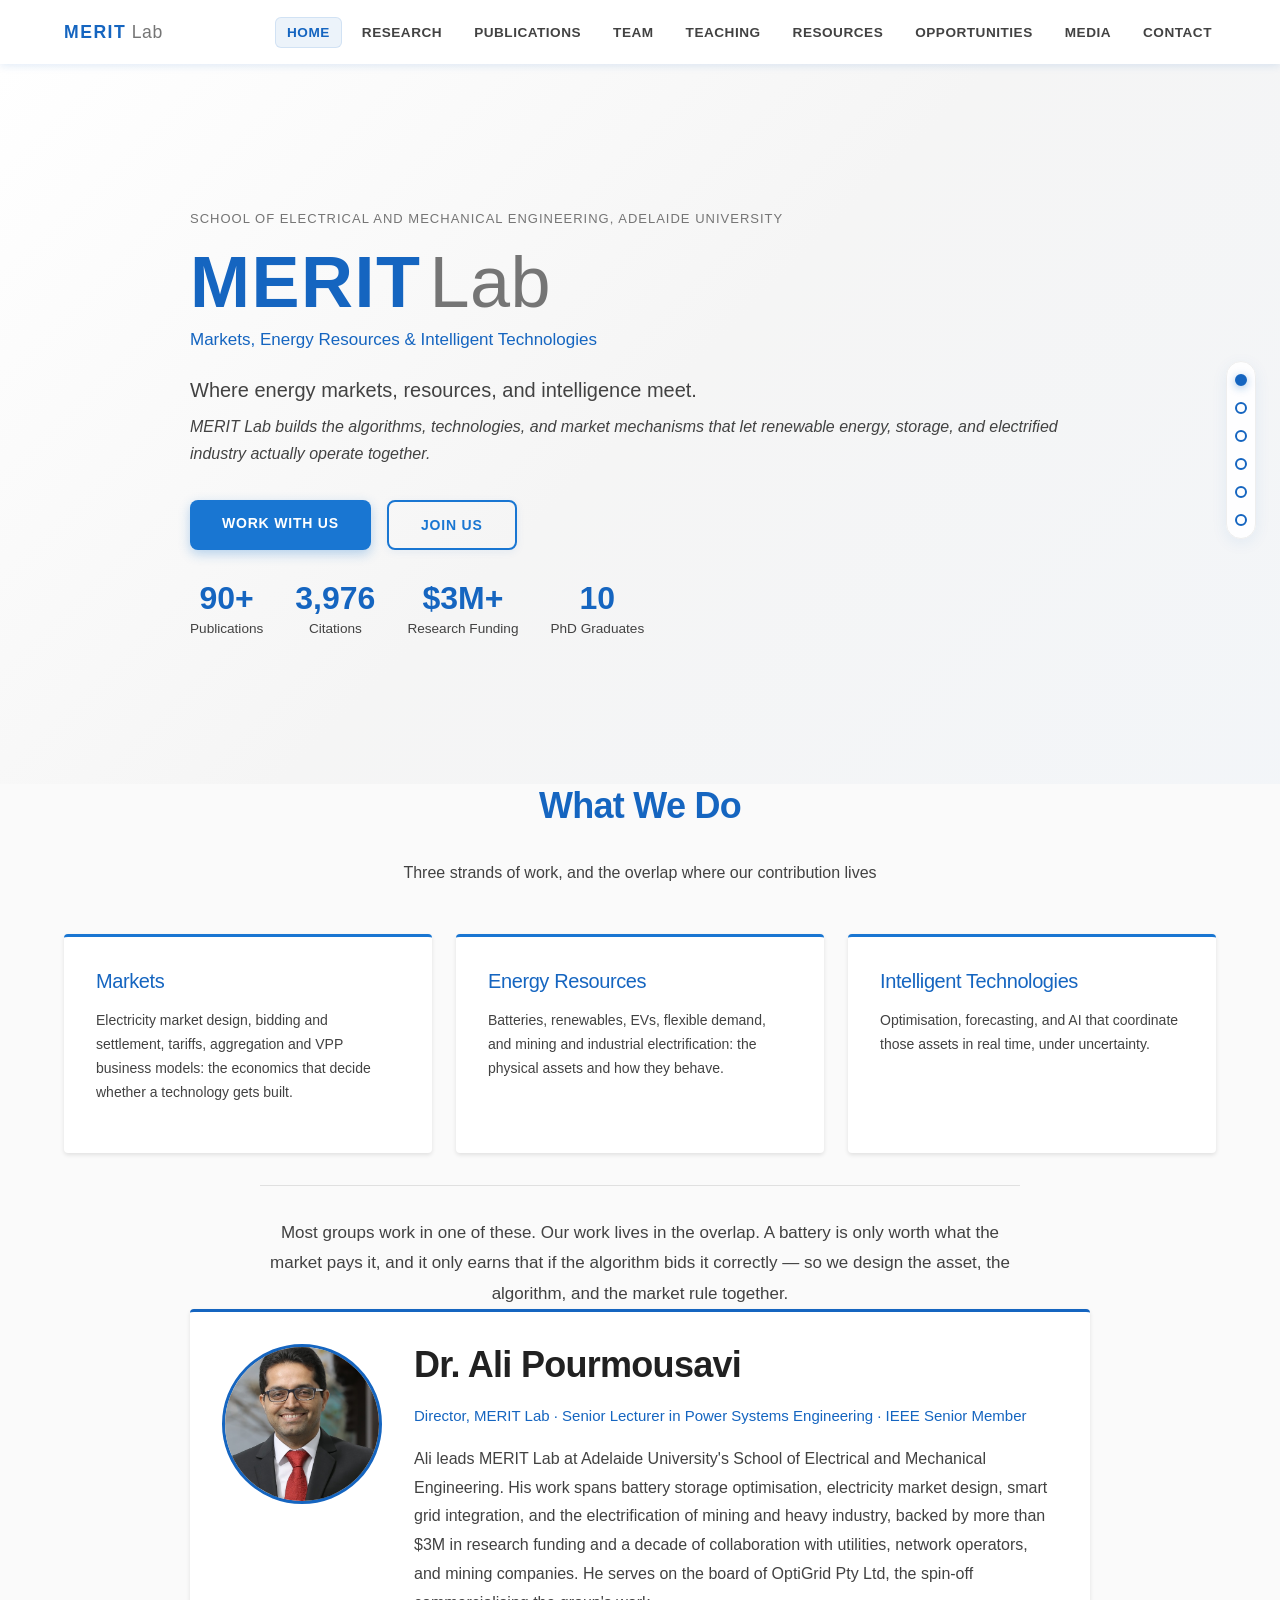
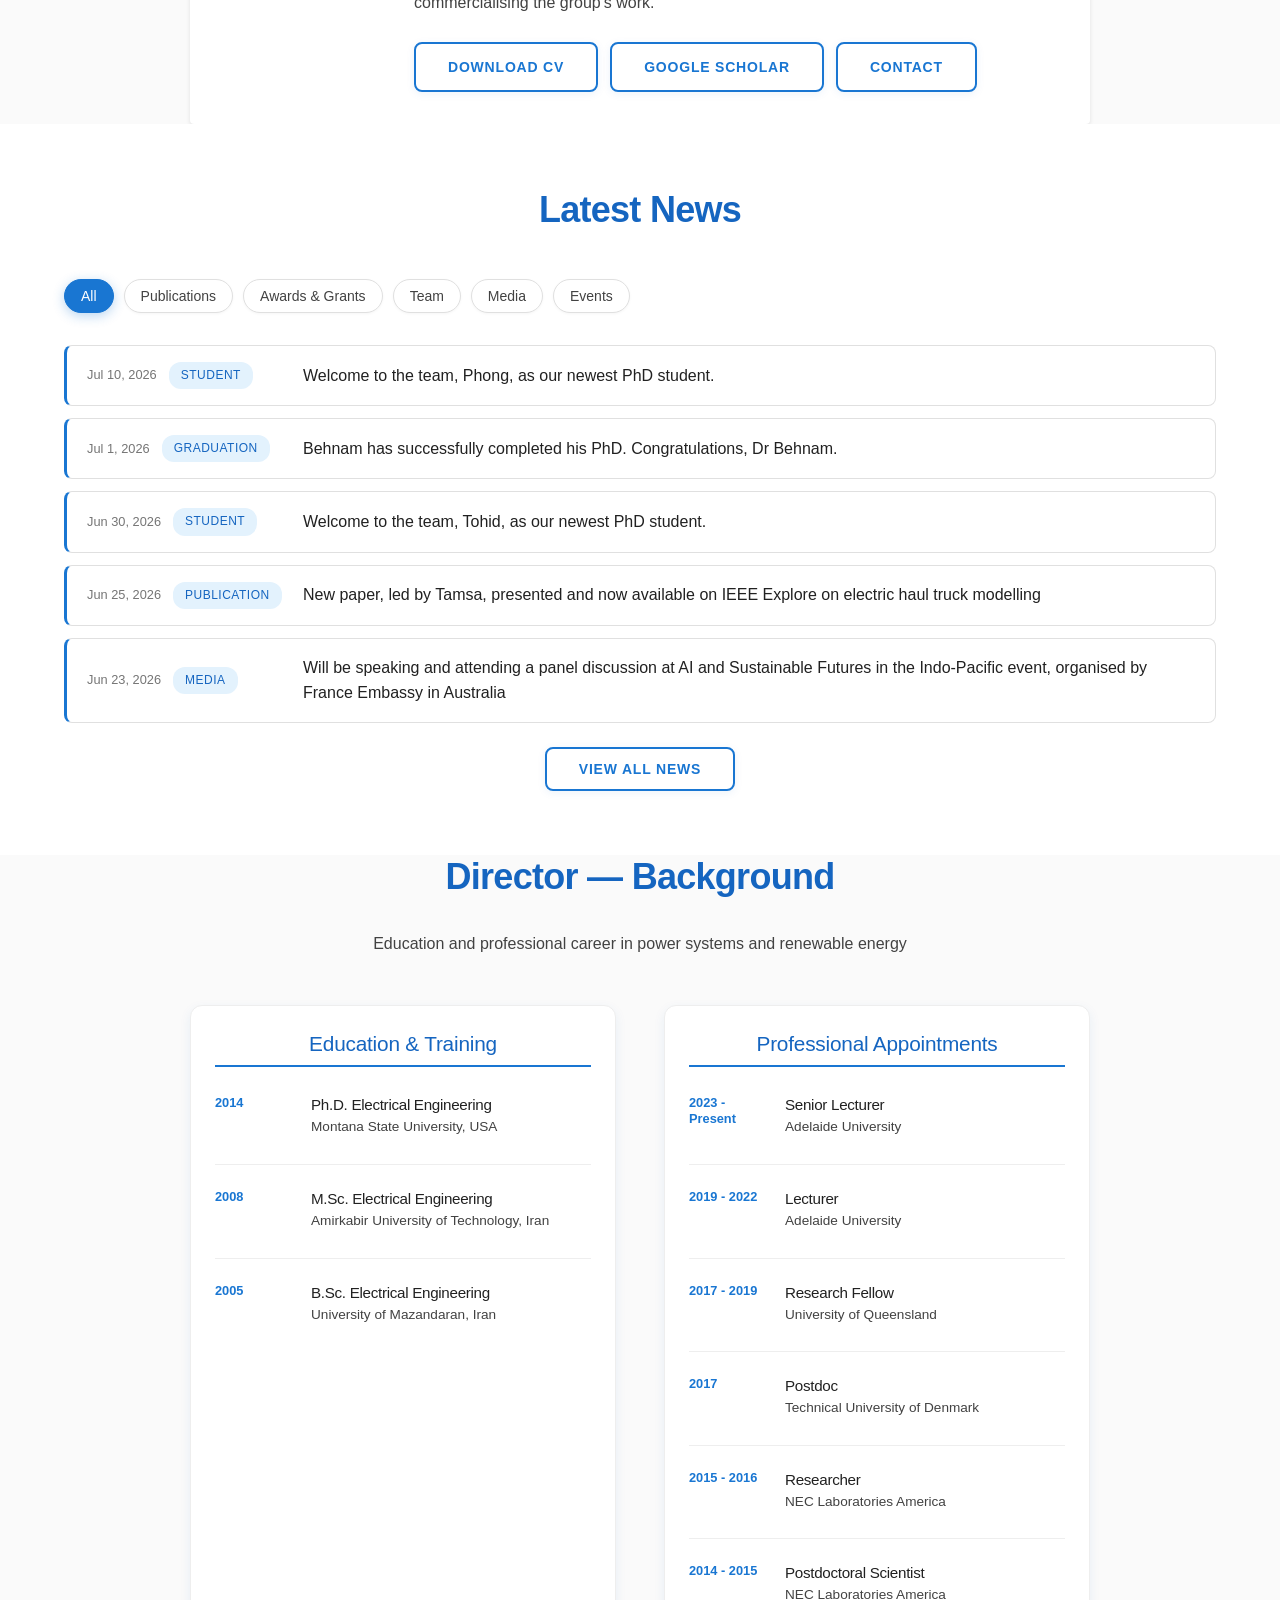
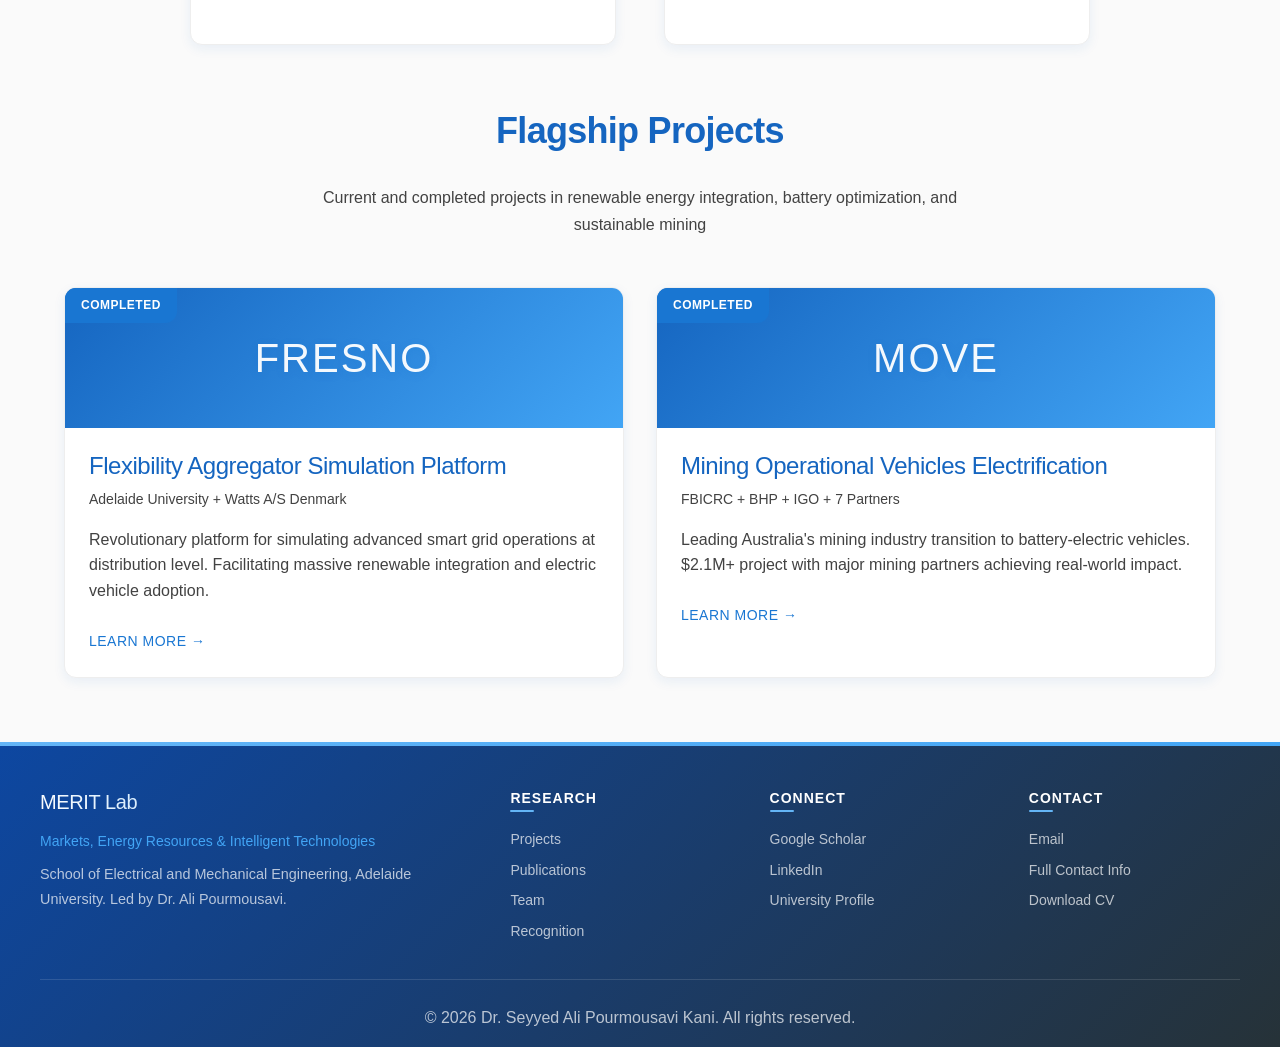
==== index.html @ 894ac157 "Add MERIT Lab organization schema to the home page" ====
<!DOCTYPE html>
<html lang="en">
<head>
    <meta charset="UTF-8">
    <meta name="viewport" content="width=device-width, initial-scale=1.0">
    
    <!-- Primary Meta Tags -->
    <title>MERIT Lab | Dr. Ali Pourmousavi | Adelaide University</title>
    <meta name="title" content="MERIT Lab | Dr. Ali Pourmousavi | Adelaide University">
    <meta name="description" content="MERIT Lab builds the algorithms, technologies, and market mechanisms that let renewable energy, storage, and electrified industry actually operate together. Led by Dr. Ali Pourmousavi at Adelaide University.">
    <meta name="keywords" content="Ali Pourmousavi, power systems, battery storage, smart grid, renewable energy, mining electrification, Adelaide University, PhD supervisor, energy research, electric vehicles, demand response, virtual power plant, OptiGrid">
    <meta name="author" content="Dr. Seyyed Ali Pourmousavi Kani">
    <meta name="robots" content="index, follow">
    <link rel="canonical" href="https://alipourmousavi.com/">
    
    <!-- Open Graph / Facebook -->
    <meta property="og:type" content="website">
    <meta property="og:url" content="https://alipourmousavi.com/">
    <meta property="og:title" content="MERIT Lab | Dr. Ali Pourmousavi | Adelaide University">
    <meta property="og:description" content="MERIT Lab builds the algorithms, technologies, and market mechanisms that let renewable energy, storage, and electrified industry actually operate together.">
    <meta property="og:image" content="https://alipourmousavi.com/images/profile.jpg">
    <meta property="og:site_name" content="MERIT Lab">

    <!-- Twitter -->
    <meta property="twitter:card" content="summary_large_image">
    <meta property="twitter:url" content="https://alipourmousavi.com/">
    <meta property="twitter:title" content="MERIT Lab | Dr. Ali Pourmousavi | Adelaide University">
    <meta property="twitter:description" content="MERIT Lab builds the algorithms, technologies, and market mechanisms that let renewable energy, storage, and electrified industry actually operate together.">
    <meta property="twitter:image" content="https://alipourmousavi.com/images/profile.jpg">
    
    <!-- Academic Meta Tags -->
    <meta name="citation_author" content="Pourmousavi Kani, Seyyed Ali">
    <meta name="citation_author_institution" content="Adelaide University">
    <meta name="dc.title" content="Dr. Ali Pourmousavi - Academic Website">
    <meta name="dc.creator" content="Seyyed Ali Pourmousavi Kani">
    <meta name="geo.region" content="AU-SA">
    <meta name="geo.placename" content="Adelaide, South Australia">
    
    <link rel="stylesheet" href="styles.css">
    <link rel="apple-touch-icon" sizes="180x180" href="apple-touch-icon.png">
    <link rel="icon" type="image/png" sizes="32x32" href="favicon-32x32.png">
    <link rel="icon" type="image/png" sizes="16x16" href="favicon-16x16.png">

    <!-- Google Analytics -->
    <script async src="https://www.googletagmanager.com/gtag/js?id=G-J58ZKCC7G9"></script>
    <script>
      window.dataLayer = window.dataLayer || [];
      function gtag(){dataLayer.push(arguments);}
      gtag('js', new Date());
      gtag('config', 'G-J58ZKCC7G9');
    </script>

    <!-- Structured Data -->
    <script type="application/ld+json">
    {
      "@context": "https://schema.org",
      "@type": "Person",
      "name": "Seyyed Ali Pourmousavi Kani",
      "alternateName": "Ali Pourmousavi",
      "url": "https://alipourmousavi.com",
      "image": "https://alipourmousavi.com/images/profile.jpg",
      "jobTitle": "Senior Lecturer",
      "worksFor": {
        "@type": "EducationalOrganization",
        "name": "Adelaide University",
        "department": "School of Electrical and Mechanical Engineering"
      },
      "affiliation": {
        "@type": "ResearchOrganization",
        "name": "MERIT Lab",
        "url": "https://alipourmousavi.com/"
      },
      "alumniOf": [
        {
          "@type": "EducationalOrganization",
          "name": "Montana State University"
        },
        {
          "@type": "EducationalOrganization",
          "name": "Amirkabir University of Technology"
        }
      ],
      "knowsAbout": [
        "Power Systems",
        "Battery Energy Storage",
        "Smart Grid",
        "Renewable Energy",
        "Mining/Industrial Electrification",
        "Demand Response",
        "Electric Vehicles",
        "Electricity Market",
        "Artificial Intelligence"
      ],
      "sameAs": [
        "https://scholar.google.com/citations?user=XoHCLowAAAAJ",
        "https://www.linkedin.com/in/alipourmousavi/",
        "https://researchers.adelaide.edu.au/profile/a.pourm",
        "https://www.researchgate.net/profile/Seyyed-Ali-Pourmousavi-Kani"
      ],
      
      "telephone": "+61-8-8313-8311",
      "address": {
        "@type": "PostalAddress",
        "streetAddress": "School of Electrical and Mechanical Engineering",
        "addressLocality": "Adelaide",
        "addressRegion": "SA",
        "postalCode": "5005",
        "addressCountry": "AU"
      }
    }
    </script>
        <script type="application/ld+json">
        {
            "@context": "https://schema.org",
            "@type": "WebSite",
            "name": "MERIT Lab",
            "url": "https://alipourmousavi.com/"
        }
        </script>
        <script type="application/ld+json">
        {
            "@context": "https://schema.org",
            "@type": "ResearchOrganization",
            "name": "MERIT Lab",
            "alternateName": "Markets, Energy Resources & Intelligent Technologies",
            "description": "MERIT Lab builds the algorithms, technologies, and market mechanisms that let renewable energy, storage, and electrified industry actually operate together.",
            "url": "https://alipourmousavi.com/",
            "founder": {
                "@type": "Person",
                "name": "Seyyed Ali Pourmousavi Kani"
            },
            "parentOrganization": {
                "@type": "EducationalOrganization",
                "name": "Adelaide University",
                "department": "School of Electrical and Mechanical Engineering"
            },
            "address": {
                "@type": "PostalAddress",
                "addressLocality": "Adelaide",
                "addressRegion": "SA",
                "postalCode": "5005",
                "addressCountry": "AU"
            },
            "knowsAbout": [
                "Electricity Markets",
                "Energy Resources",
                "Intelligent Technologies",
                "Battery Energy Storage",
                "Smart Grid",
                "Renewable Energy",
                "Mining and Industrial Electrification",
                "Optimisation and Forecasting"
            ]
        }
        </script>
</head>
<body>
    <nav>
        <div class="nav-container">
            <div class="logo brand-lockup">
                <span class="brand-mark">MERIT</span>
                <span class="brand-type">Lab</span>
            </div>
            <button class="nav-toggle" aria-expanded="false" aria-controls="primary-navigation" aria-label="Toggle navigation">
                <span class="bar"></span>
                <span class="bar"></span>
                <span class="bar"></span>
                <span class="sr-only">Menu</span>
            </button>
            <ul class="nav-links" id="primary-navigation">
                <li><a href="index.html" class="active">Home</a></li>
                <li><a href="research.html">Research</a></li>
                <li><a href="publications.html">Publications</a></li>
                <li><a href="team.html">Team</a></li>
                <li><a href="teaching.html">Teaching</a></li>
                <li><a href="resources.html">Resources</a></li>
                <li><a href="opportunities.html">Opportunities</a></li>
                <li><a href="media.html">Media</a></li>
                <li><a href="contact.html">Contact</a></li>
            </ul>
        </div>
    </nav>

    <section class="hero" id="overview" data-section-label="Overview">
        <div class="hero-content hero-lab">
            <div class="hero-text">
                <p class="hero-eyebrow">School of Electrical and Mechanical Engineering, Adelaide University</p>
                <h1 class="brand-lockup brand-lockup-hero">
                    <span class="brand-mark">MERIT</span>
                    <span class="brand-type">Lab</span>
                </h1>
                <p class="brand-expansion">Markets, Energy Resources &amp; Intelligent Technologies</p>
                <p class="subtitle">Where energy markets, resources, and intelligence meet.</p>
                <p class="subtitle-detail">MERIT Lab builds the algorithms, technologies, and market mechanisms that let renewable energy, storage, and electrified industry actually operate together.</p>
                <div class="hero-cta">
                    <a href="research.html#consultancy-services" class="btn btn-primary">Work with us</a>
                    <a href="opportunities.html" class="btn btn-secondary">Join us</a>
                </div>

                <div class="hero-metrics">
                    <div class="hero-metric">
                        <div class="hero-metric-value" id="hero-pubs">90+</div>
                        <div class="hero-metric-label">Publications</div>
                    </div>
                    <div class="hero-metric">
                        <div class="hero-metric-value" id="hero-citations">3,700+</div>
                        <div class="hero-metric-label">Citations</div>
                    </div>
                    <div class="hero-metric">
                        <div class="hero-metric-value">$3M+</div>
                        <div class="hero-metric-label">Research Funding</div>
                    </div>
                    <div class="hero-metric">
                        <div class="hero-metric-value">10</div>
                        <div class="hero-metric-label">PhD Graduates</div>
                    </div>
                </div>
            </div>
        </div>
    </section>

    <section id="pillars" data-section-label="What We Do">
        <div class="container">
            <div class="section-header">
                <h2 class="section-title">What We Do</h2>
                <p class="section-subtitle">Three strands of work, and the overlap where our contribution lives</p>
            </div>

            <div class="consultancy-grid">
                <div class="consultancy-card">
                    <h3>Markets</h3>
                    <p>Electricity market design, bidding and settlement, tariffs, aggregation and VPP business models: the economics that decide whether a technology gets built.</p>
                </div>
                <div class="consultancy-card">
                    <h3>Energy Resources</h3>
                    <p>Batteries, renewables, EVs, flexible demand, and mining and industrial electrification: the physical assets and how they behave.</p>
                </div>
                <div class="consultancy-card">
                    <h3>Intelligent Technologies</h3>
                    <p>Optimisation, forecasting, and AI that coordinate those assets in real time, under uncertainty.</p>
                </div>
            </div>

            <p class="pillar-integration">Most groups work in one of these. Our work lives in the overlap. A battery is only worth what the market pays it, and it only earns that if the algorithm bids it correctly &mdash; so we design the asset, the algorithm, and the market rule together.</p>
        </div>
    </section>

    <section id="director" data-section-label="Director">
        <div class="container">
            <div class="director-card">
                <img src="images/profile.jpg" alt="Dr. Ali Pourmousavi" class="director-photo">
                <div class="director-body">
                    <h2>Dr. Ali Pourmousavi</h2>
                    <p class="director-role">Director, MERIT Lab &middot; Senior Lecturer in Power Systems Engineering &middot; IEEE Senior Member</p>
                    <p>Ali leads MERIT Lab at Adelaide University's School of Electrical and Mechanical Engineering. His work spans battery storage optimisation, electricity market design, smart grid integration, and the electrification of mining and heavy industry, backed by more than $3M in research funding and a decade of collaboration with utilities, network operators, and mining companies. He serves on the board of OptiGrid Pty Ltd, the spin-off commercialising the group's work.</p>
                    <div class="director-links">
                        <a href="docs/CV_SeyyedAliPourmousavi.pdf" target="_blank" class="btn btn-secondary">Download CV</a>
                        <a href="https://scholar.google.com/citations?user=XoHCLowAAAAJ" target="_blank" class="btn btn-secondary">Google Scholar</a>
                        <a href="contact.html" class="btn btn-secondary">Contact</a>
                    </div>
                </div>
            </div>
        </div>
    </section>

    <section class="news-feed" id="news" data-section-label="News">
        <div class="container">
            <div class="section-header">
                <h2 class="section-title">Latest News</h2>
            </div>

            <!-- Consolidated Filter Tabs -->
            <div class="news-filter-tabs">
                <button class="news-filter-tab active" data-filter="all">All</button>
                <button class="news-filter-tab" data-filter="publications">Publications</button>
                <button class="news-filter-tab" data-filter="awards-grants">Awards & Grants</button>
                <button class="news-filter-tab" data-filter="team">Team</button>
                <button class="news-filter-tab" data-filter="media">Media</button>
                <button class="news-filter-tab" data-filter="events">Events</button>
            </div>

            <!-- News Items Container -->
            <div class="news-items" id="news-container"></div>

            <!-- View All Button -->
            <div class="news-actions">
                <button id="view-all-news" class="btn btn-secondary" style="display: none;">
                    View All News
                </button>
            </div>
        </div>
    </section>

    <!-- News Modal -->
    <div class="news-modal" id="news-modal">
        <div class="news-modal-overlay"></div>
        <div class="news-modal-content">
            <div class="news-modal-header">
                <h2>All News</h2>
                <button class="news-modal-close" aria-label="Close">&times;</button>
            </div>
            <div class="news-modal-tabs">
                <button class="news-modal-tab active" data-filter="all">All</button>
                <button class="news-modal-tab" data-filter="publications">Publications</button>
                <button class="news-modal-tab" data-filter="awards-grants">Awards & Grants</button>
                <button class="news-modal-tab" data-filter="team">Team</button>
                <button class="news-modal-tab" data-filter="media">Media</button>
                <button class="news-modal-tab" data-filter="events">Events</button>
            </div>
            <div class="news-modal-body" id="news-modal-container"></div>
        </div>
    </div>

    <section id="background" data-section-label="Background">
        <div class="container">
            <div class="section-header">
                <h2 class="section-title">Director &mdash; Background</h2>
                <p class="section-subtitle">Education and professional career in power systems and renewable energy</p>
            </div>

            <div class="background-grid">
                <div class="background-section">
                    <h3 class="subsection-title">Education & Training</h3>
                    <div class="education-timeline">
                        <div class="education-item">
                            <div class="year">2014</div>
                            <div class="degree">
                                <h4>Ph.D. Electrical Engineering</h4>
                                <p>Montana State University, USA</p>
                            </div>
                        </div>
                        <div class="education-item">
                            <div class="year">2008</div>
                            <div class="degree">
                                <h4>M.Sc. Electrical Engineering</h4>
                                <p>Amirkabir University of Technology, Iran</p>
                            </div>
                        </div>
                        <div class="education-item">
                            <div class="year">2005</div>
                            <div class="degree">
                                <h4>B.Sc. Electrical Engineering</h4>
                                <p>University of Mazandaran, Iran</p>
                            </div>
                        </div>
                    </div>
                </div>

                <div class="background-section">
                    <h3 class="subsection-title">Professional Appointments</h3>
                    <div class="appointments-timeline">
                        <div class="appointment-item">
                            <div class="period">2023 - Present</div>
                            <div class="position">
                                <h4>Senior Lecturer</h4>
                                <p>Adelaide University</p>
                            </div>
                        </div>
                        <div class="appointment-item">
                            <div class="period">2019 - 2022</div>
                            <div class="position">
                                <h4>Lecturer</h4>
                                <p>Adelaide University</p>
                            </div>
                        </div>
                        <div class="appointment-item">
                            <div class="period">2017 - 2019</div>
                            <div class="position">
                                <h4>Research Fellow</h4>
                                <p>University of Queensland</p>
                            </div>
                        </div>
                        <div class="appointment-item">
                            <div class="period">2017</div>
                            <div class="position">
                                <h4>Postdoc</h4>
                                <p>Technical University of Denmark</p>
                            </div>
                        </div>
                        <div class="appointment-item">
                            <div class="period">2015 - 2016</div>
                            <div class="position">
                                <h4>Researcher</h4>
                                <p>NEC Laboratories America</p>
                            </div>
                        </div>
                        <div class="appointment-item">
                            <div class="period">2014 - 2015</div>
                            <div class="position">
                                <h4>Postdoctoral Scientist</h4>
                                <p>NEC Laboratories America</p>
                            </div>
                        </div>
                    </div>
                </div>
            </div>
        </div>
    </section>

    <section id="projects" data-section-label="Projects" style="margin-top: 4rem;">
        <div class="container">
            <div class="section-header">
                <h2 class="section-title">Flagship Projects</h2>
                <p class="section-subtitle">Current and completed projects in renewable energy integration, battery optimization, and sustainable mining</p>
            </div>

            <div class="research-grid">
                <div class="research-card">
                    <div class="research-header">
                        <span class="research-label">Completed</span>
                        <div class="project-acronym">FRESNO</div>
                    </div>
                    <div class="research-content">
                        <h3>Flexibility Aggregator Simulation Platform</h3>
                        <p class="project-name">Adelaide University + Watts A/S Denmark</p>
                        <p>Revolutionary platform for simulating advanced smart grid operations at distribution level. Facilitating massive renewable integration and electric vehicle adoption.</p>
                        <a href="research.html#fresno" class="research-link">Learn More →</a>
                    </div>
                </div>

                <div class="research-card">
                    <div class="research-header">
                        <span class="research-label">Completed</span>
                        <div class="project-acronym">MOVE</div>
                    </div>
                    <div class="research-content">
                        <h3>Mining Operational Vehicles Electrification</h3>
                        <p class="project-name">FBICRC + BHP + IGO + 7 Partners</p>
                        <p>Leading Australia's mining industry transition to battery-electric vehicles. $2.1M+ project with major mining partners achieving real-world impact.</p>
                        <a href="research.html#move" class="research-link">Learn More →</a>
                    </div>
                </div>
            </div>
        </div>
    </section>

    <footer>
        <div class="footer-content">
            <div class="footer-about">
                <h3>MERIT Lab</h3>
                <p class="footer-expansion">Markets, Energy Resources &amp; Intelligent Technologies</p>
                <p>School of Electrical and Mechanical Engineering, Adelaide University. Led by Dr. Ali Pourmousavi.</p>
            </div>

            <div class="footer-links">
                <h4>Research</h4>
                <ul>
                    <li><a href="research.html">Projects</a></li>
                    <li><a href="publications.html">Publications</a></li>
                    <li><a href="team.html">Team</a></li>
                    <li><a href="research.html#recognition">Recognition</a></li>
                </ul>
            </div>

            <div class="footer-links">
                <h4>Connect</h4>
                <ul>
                    <li><a href="https://scholar.google.com/citations?user=XoHCLowAAAAJ" target="_blank">Google Scholar</a></li>
                    <li><a href="https://www.linkedin.com/in/alipourmousavi/" target="_blank">LinkedIn</a></li>
                    <li><a href="https://researchers.adelaide.edu.au/profile/a.pourm" target="_blank">University Profile</a></li>
                </ul>
            </div>

            <div class="footer-links">
                <h4>Contact</h4>
                <ul>
                    <li><a class="ob-email" data-email-user="a.pourm" data-email-d1="adelaide" data-email-d2="edu" data-email-d3="au" data-email-text="Email"></a></li>
                    <li><a href="contact.html">Full Contact Info</a></li>
                    <li><a href="docs/CV_SeyyedAliPourmousavi.pdf" target="_blank">Download CV</a></li>
                </ul>
            </div>
        </div>

        <div class="footer-bottom">
            <p>&copy; 2026 Dr. Seyyed Ali Pourmousavi Kani. All rights reserved.</p>
        </div>
    </footer>

    <script src="js/common.js"></script>
    <script src="js/news.js"></script>
    <script src="js/scholar.js"></script>
    <script src="js/section-nav.js"></script>
</body>
</html>
---- styles.css ----
/* Publications Filter Chips Styling */

.filter-controls {
    display: flex;
    flex-direction: row;
    align-items: center;
    flex-wrap: wrap;
    gap: 0.75rem 1rem;
    margin-bottom: 2rem;
}

.filter-label {
    font-size: 1rem;
    font-weight: 500;
    color: var(--text-primary, #212121);
    white-space: nowrap;
}

.filter-chips {
    display: flex;
    flex-wrap: wrap;
    gap: 0.5rem;
    align-items: center;
}

.filter-chip {
    display: inline-flex;
    align-items: center;
    padding: 0.5rem 1rem;
    font-size: 0.875rem;
    font-weight: 500;
    border: 1.5px solid var(--divider, #E0E0E0);
    border-radius: 999px;
    background: var(--surface, #fff);
    color: var(--text-secondary, #757575);
    cursor: pointer;
    transition: all 0.2s ease;
    white-space: nowrap;
}

.filter-chip:hover {
    border-color: var(--primary, #1565C0);
    color: var(--primary, #1565C0);
}

.filter-chip.active {
    background: var(--primary, #1565C0);
    border-color: var(--primary, #1565C0);
    color: #fff;
    box-shadow: 0 2px 8px rgba(21, 101, 192, 0.25);
}

.filter-chip.active:hover {
    background: var(--primary-dark, #0D47A1);
    border-color: var(--primary-dark, #0D47A1);
    color: #fff;
}

@media (max-width: 768px) {
    .filter-controls {
        flex-direction: column;
        align-items: flex-start;
    }

    .filter-chips {
        justify-content: flex-start;
    }
}

/* Team Member Photo Styling */
.member-photo {
    width: 96px;
    height: 96px;
    object-fit: cover;
    border-radius: 50%;
    display: block;
    margin: 0 auto 1rem auto;
    box-shadow: 0 2px 8px rgba(21,101,192,0.10);
    background: #f5f5f5;
}
/* ========================================
   Typography & Font Imports
   ======================================== */

@import url('https://fonts.googleapis.com/css2?family=Lato:ital,wght@0,300;0,400;0,700;0,900;1,400;1,700&display=swap');

/* ========================================
   Global Styles
   ======================================== */

* {
    margin: 0;
    padding: 0;
    box-sizing: border-box;
}

:root {
    /* Modern Academic Color Palette - Cohesive Blues & Neutrals */
    
    /* Primary Colors - Professional Blue Scale */
    --primary: #1565C0;           /* Material Blue 700 - Main brand */
    --primary-dark: #0D47A1;      /* Material Blue 900 - Darker variant */
    --primary-light: #42A5F5;     /* Material Blue 400 - Lighter variant */
    --primary-rgb: 21, 101, 192;
    
    /* Secondary Colors - Elegant Blue-Grays */
    --secondary: #37474F;         /* Material Blue Grey 700 */
    --secondary-light: #546E7A;   /* Material Blue Grey 600 */
    --secondary-dark: #263238;    /* Material Blue Grey 800 */
    
    /* Accent Colors - Harmonious Blue Accent */
    --accent: #1976D2;            /* Material Blue 600 */
    --accent-light: #64B5F6;      /* Material Blue 300 */
    --accent-rgb: 25, 118, 210;
    --accent-hover: #1565C0;      /* Material Blue 700 */
    
    /* Success/Research Color - Sophisticated Blue-Green */
    --success: #0277BD;           /* Material Light Blue 800 */
    --success-light: #03A9F4;     /* Material Light Blue 500 */
    
    /* Warning/Highlight Color - Elegant Amber */
    --warning: #FF8F00;           /* Material Amber 700 */
    --warning-light: #FFC107;     /* Material Amber 500 */
    
    /* Text Colors - Enhanced Contrast */
    --text-primary: #212121;      /* Material Grey 900 */
    --text-secondary: #424242;    /* Material Grey 800 */
    --text-hint: #757575;         /* Material Grey 600 */
    --text-disabled: #BDBDBD;     /* Material Grey 400 */
    
    /* Background Colors - Clean & Modern */
    --background: #FAFAFA;        /* Material Grey 50 */
    --background-alt: #F5F5F5;    /* Material Grey 100 */
    --surface: #FFFFFF;           /* Pure White */
    --surface-elevated: #FFFFFF;
    
    /* Border & Divider Colors */
    --divider: #E0E0E0;          /* Material Grey 300 */
    --border-light: #EEEEEE;     /* Material Grey 200 */
    --border: #BDBDBD;           /* Material Grey 400 */
    
    /* Shadow Colors - Refined */
    --shadow-light: rgba(21, 101, 192, 0.08);
    --shadow-medium: rgba(21, 101, 192, 0.12);
    --shadow-dark: rgba(21, 101, 192, 0.16);
    
    /* Interactive States - Consistent Blue Theme */
    --hover-overlay: rgba(25, 118, 210, 0.04);
    --focus-overlay: rgba(25, 118, 210, 0.12);
    --pressed-overlay: rgba(25, 118, 210, 0.16);

    /* Gradients - Enhanced Visual Interest */
    --gradient-primary: linear-gradient(135deg, var(--primary) 0%, var(--primary-dark) 100%);
    --gradient-hero: linear-gradient(135deg, var(--surface) 0%, var(--background-alt) 50%, rgba(21, 101, 192, 0.03) 100%);
    --gradient-card: linear-gradient(180deg, var(--surface) 0%, var(--background-alt) 100%);

    /* Energy/Engineering Accent - Subtle Amber for CTAs */
    --cta-accent: #F57C00;            /* Material Orange 700 */
    --cta-accent-light: #FF9800;      /* Material Orange 500 */
}

body {
    font-family: 'Lato', -apple-system, BlinkMacSystemFont, 'Segoe UI', Roboto, sans-serif;
    line-height: 1.6;
    color: var(--text-primary);
    background: var(--background);
    overflow-x: hidden;
    font-weight: 400;
    font-feature-settings: 'kern' 1, 'liga' 1;
    text-rendering: optimizeLegibility;
    -webkit-font-smoothing: antialiased;
    -moz-osx-font-smoothing: grayscale;
}

/* ========================================
   Global Link Styles (inline text links only)
   ======================================== */

a:not([class]) {
    color: var(--accent);
    text-decoration: none;
    background-image: linear-gradient(var(--primary-dark), var(--primary-dark));
    background-size: 0% 2px;
    background-repeat: no-repeat;
    background-position: left bottom;
    transition: background-size 0.3s ease, color 0.2s ease;
}

a:not([class]):hover {
    background-size: 100% 2px;
}

a:not([class]):visited {
    color: var(--secondary);
}

a:not([class]):visited:hover {
    color: var(--secondary-dark);
    background-image: linear-gradient(var(--secondary-dark), var(--secondary-dark));
    background-size: 100% 2px;
}

/* ========================================
   Typography Hierarchy
   ======================================== */

h1, h2, h3, h4, h5, h6 {
    font-family: 'Lato', -apple-system, BlinkMacSystemFont, 'Segoe UI', Roboto, sans-serif;
    font-weight: 700;
    line-height: 1.2;
    letter-spacing: -0.02em;
    margin-bottom: 1rem;
    color: var(--text-primary);
}

h1 {
    font-size: 3rem;
    font-weight: 900;
    line-height: 1.1;
    letter-spacing: -0.03em;
}

h2 {
    font-size: 2.25rem;
    font-weight: 700;
    line-height: 1.15;
}

h3 {
    font-size: 1.75rem;
    font-weight: 700;
    line-height: 1.2;
}

h4 {
    font-size: 1.375rem;
    font-weight: 700;
    line-height: 1.25;
}

h5 {
    font-size: 1.125rem;
    font-weight: 700;
    line-height: 1.3;
}

h6 {
    font-size: 1rem;
    font-weight: 700;
    line-height: 1.35;
}

p {
    font-family: 'Lato', sans-serif;
    font-size: 1rem;
    line-height: 1.7;
    margin-bottom: 1rem;
    color: var(--text-primary);
}

.lead {
    font-size: 1.25rem;
    line-height: 1.6;
    font-weight: 400;
    color: var(--text-secondary);
}

.subtitle {
    font-family: 'Lato', sans-serif;
    font-size: 1.125rem;
    font-weight: 400;
    color: var(--text-secondary);
    line-height: 1.5;
}

.accent-text {
    font-family: 'Lato', sans-serif;
    font-style: italic;
    font-weight: 700;
}

/* ========================================
   Navigation - Material Design Elevation
   ======================================== */

nav {
    position: fixed;
    top: 0;
    width: 100%;
    background: var(--surface);
    z-index: 1000;
    box-shadow: 0 2px 8px var(--shadow-medium);
    transition: box-shadow 0.3s cubic-bezier(0.4, 0, 0.2, 1);
}

nav:hover {
    box-shadow: 0 4px 12px var(--shadow-dark);
}

.nav-container {
    max-width: 1200px;
    margin: 0 auto;
    padding: 1rem 1rem 1rem 1.5rem;
    display: flex;
    justify-content: space-between;
    align-items: center;
    min-height: 64px;
}

/* Hamburger toggle (hidden on desktop) */
.nav-toggle {
    display: none;
    background: transparent;
    border: none;
    cursor: pointer;
    padding: 0.5rem;
    margin-left: auto;
}

.nav-toggle .bar {
    display: block;
    width: 24px;
    height: 2px;
    background: var(--text-secondary);
    margin: 5px 0;
    border-radius: 2px;
    transition: transform 0.2s ease, opacity 0.2s ease;
}

.sr-only {
    position: absolute;
    width: 1px;
    height: 1px;
    padding: 0;
    margin: -1px;
    overflow: hidden;
    clip: rect(0, 0, 0, 0);
    white-space: nowrap;
    border: 0;
}

.logo {
    display: flex;
    align-items: center;
    gap: 0.75rem;
    font-size: 1.1rem;
    font-weight: 700;
    color: var(--primary);
    letter-spacing: 0.5px;
    transition: color 0.2s ease;
    white-space: nowrap;
    flex-shrink: 0;
    margin-right: 2rem;
    font-family: 'Lato', sans-serif;
}

.logo:hover {
    color: var(--primary-light);
}

/* MERIT Lab wordmark */
.brand-lockup {
    gap: 0.35rem;
    align-items: baseline;
}

.brand-mark {
    font-weight: 800;
    letter-spacing: 1.5px;
    color: var(--primary);
}

.brand-type {
    font-weight: 400;
    letter-spacing: 0.5px;
    color: var(--text-hint);
}

.nav-links {
    display: flex;
    list-style: none;
    gap: 0.5rem;
    align-items: center;
    flex-wrap: nowrap;
    margin-left: auto;
}

/* Mobile nav collapsed by default */
@media (max-width: 768px) {
    .nav-toggle { display: inline-block; }
    .nav-links {
        position: absolute;
        top: 64px;
        left: 0;
        right: 0;
        background: var(--surface);
        border-bottom: 1px solid var(--divider);
        box-shadow: 0 4px 12px var(--shadow-light);
        flex-direction: column;
        align-items: stretch;
        padding: 0.5rem 1rem 1rem;
        gap: 0.25rem;
        display: none; /* hidden until toggled */
        z-index: 999;
    }
    .nav-links.show { display: flex; }
    .nav-links a { width: 100%; }
}

.nav-links a {
    text-decoration: none;
    color: var(--text-secondary);
    font-size: 0.85rem;
    font-weight: 700;
    text-transform: uppercase;
    letter-spacing: 0.5px;
    padding: 0.5rem 0.75rem;
    border-radius: 6px;
    transition: all 0.3s cubic-bezier(0.4, 0, 0.2, 1);
    position: relative;
    font-family: 'Lato', sans-serif;
}

.nav-links a:hover {
    color: var(--primary);
    background-color: var(--hover-overlay);
}

.nav-links a.active {
    color: var(--primary);
    background-color: rgba(var(--primary-rgb), 0.08);
    font-weight: 900;
    box-shadow: inset 0 0 0 1px rgba(var(--primary-rgb), 0.12);
}

/* ========================================
   Page Headers - Material Design
   ======================================== */

.page-header {
    margin-top: 64px;
    padding: 4rem 2rem;
    background: linear-gradient(135deg, var(--surface) 0%, var(--background-alt) 100%);
    border-bottom: 1px solid var(--divider);
    position: relative;
    overflow: hidden;
}

.header-content {
    max-width: 1200px;
    margin: 0 auto;
    text-align: center;
}

.page-header h1 {
    font-size: 3.25rem;
    font-weight: 900;
    color: var(--primary);
    margin-bottom: 1rem;
    letter-spacing: -0.025em;
    font-family: 'Lato', sans-serif;
}

.page-header p {
    font-size: 1.125rem;
    color: var(--text-secondary);
    max-width: 700px;
    margin: 0 auto;
    line-height: 1.7;
    font-family: 'Lato', sans-serif;
}

/* ========================================
   Hero Section - Material Design Enhanced
   ======================================== */

.hero {
    margin-top: 64px;
    min-height: 80vh;
    display: flex;
    align-items: center;
    background: var(--gradient-hero);
    padding: 4rem 2rem;
    position: relative;
}

.hero-content {
    max-width: 1200px;
    margin: 0 auto;
    display: grid;
    grid-template-columns: auto 1fr;
    gap: 2rem;
    align-items: center;
}

.hero-profile {
    display: flex;
    justify-content: center;
    align-items: center;
}

.profile-image {
    width: 200px;
    height: 200px;
    border-radius: 50%;
    object-fit: cover;
    border: 4px solid var(--primary);
    box-shadow: 0 12px 48px var(--shadow-medium);
    transition: all 0.4s cubic-bezier(0.4, 0, 0.2, 1);
    position: relative;
}

.profile-image::after {
    content: '';
    position: absolute;
    top: -4px;
    left: -4px;
    right: -4px;
    bottom: -4px;
    border-radius: 50%;
    background: linear-gradient(45deg, var(--primary), var(--accent-light));
    z-index: -1;
    opacity: 0;
    transition: opacity 0.4s ease;
}

.profile-image:hover {
    transform: scale(1.05);
    box-shadow: 0 16px 64px var(--shadow-dark);
}

.profile-image:hover::after {
    opacity: 1;
}

.hero-text h1 {
    font-size: 3.5rem;
    font-weight: 900;
    color: var(--primary);
    margin-bottom: 1.5rem;
    line-height: 1.1;
    letter-spacing: -0.025em;
    font-family: 'Lato', sans-serif;
}

.hero-text .accent-text {
    color: var(--accent);
    font-weight: 700;
    font-style: italic;
    font-family: 'Lato', sans-serif;
}

.hero-text .subtitle {
    font-size: 1.25rem;
    color: var(--text-secondary);
    margin-bottom: 0.5rem;
    font-weight: 400;
}

.hero-text .subtitle-detail {
    font-size: 1rem;
    color: var(--text-secondary);
    margin-bottom: 1.5rem;
    font-weight: 300;
    font-style: italic;
}

.hero-text .affiliation {
    font-size: 1rem;
    color: var(--text-secondary);
    margin-bottom: 2rem;
    line-height: 1.6;
}

.hero-cta {
    display: flex;
    gap: 1rem;
    margin-top: 2rem;
}

/* Lab masthead variant of the hero */
.hero-content.hero-lab {
    grid-template-columns: 1fr;
    max-width: 900px;
}

.hero-eyebrow {
    font-size: 0.8125rem;
    letter-spacing: 1px;
    text-transform: uppercase;
    color: var(--text-hint);
    margin-bottom: 1rem;
}

.hero-text h1.brand-lockup-hero {
    display: flex;
    align-items: baseline;
    gap: 0.5rem;
    font-size: clamp(2.5rem, 7vw, 4.5rem);
    line-height: 1;
    margin-bottom: 0.5rem;
}

.brand-expansion {
    font-size: 1.0625rem;
    color: var(--primary);
    margin-bottom: 1.25rem;
}

.hero-stats {
    display: grid;
    grid-template-columns: repeat(2, 1fr);
    gap: 1.5rem;
}

/* ========================================
   Buttons - Material Design
   ======================================== */

.btn {
    padding: 0.75rem 2rem;
    border-radius: 8px;
    text-decoration: none;
    font-weight: 700;
    font-size: 0.875rem;
    text-transform: uppercase;
    letter-spacing: 0.8px;
    transition: all 0.3s cubic-bezier(0.4, 0, 0.2, 1);
    display: inline-block;
    position: relative;
    overflow: hidden;
    border: none;
    cursor: pointer;
    box-shadow: 0 2px 8px var(--shadow-light);
    font-family: 'Lato', sans-serif;
}

.btn::before {
    content: '';
    position: absolute;
    top: 0;
    left: 0;
    right: 0;
    bottom: 0;
    background: rgba(255, 255, 255, 0.1);
    transform: translateX(-100%);
    transition: transform 0.3s ease;
}

.btn:hover::before {
    transform: translateX(0);
}

.btn-primary {
    background: var(--accent);
    color: var(--surface);
    box-shadow: 0 4px 12px rgba(var(--accent-rgb), 0.3);
}

.btn-primary:hover {
    background: var(--accent-hover);
    box-shadow: 0 6px 16px rgba(var(--accent-rgb), 0.4);
    transform: translateY(-2px);
}

.btn-secondary {
    background: transparent;
    color: var(--accent);
    border: 2px solid var(--accent);
    box-shadow: 0 2px 8px var(--shadow-light);
}

.btn-secondary:hover {
    background: rgba(var(--accent-rgb), 0.08);
    border-color: var(--accent-hover);
    color: var(--accent-hover);
    transform: translateY(-2px);
}

.btn-outline {
    background: transparent;
    color: var(--primary);
    border: 2px solid var(--primary);
    box-shadow: 0 2px 8px var(--shadow-light);
}

.btn-outline:hover {
    background: var(--primary);
    color: var(--surface);
    transform: translateY(-2px);
}

/* ========================================
   Cards & Containers - Material Design
   ======================================== */

.container {
    max-width: 1200px;
    margin: 0 auto;
    padding-left: 1.5rem;
    padding-right: 1.5rem;
}

.content {
    max-width: 1200px;
    margin: 0 auto;
    padding: 3rem 2rem;
}

.section {
    margin-bottom: 4rem;
}

.stat-card {
    background: var(--surface);
    padding: 2rem;
    border-radius: 12px;
    box-shadow: 0 4px 12px var(--shadow-light);
    transition: all 0.3s cubic-bezier(0.4, 0, 0.2, 1);
    border: 1px solid var(--border-light);
    position: relative;
    overflow: hidden;
}

.stat-card::before {
    content: '';
    position: absolute;
    top: 0;
    left: 0;
    right: 0;
    height: 4px;
    background: linear-gradient(90deg, var(--primary), var(--accent-light));
    transform: scaleX(0);
    transition: transform 0.3s ease;
}

.stat-card:hover {
    box-shadow: 0 8px 24px var(--shadow-medium);
    transform: translateY(-4px);
}

.stat-card:hover::before {
    transform: scaleX(1);
}

.stat-number {
    font-size: 2.5rem;
    font-weight: 300;
    color: var(--primary);
    display: block;
    margin-bottom: 0.5rem;
    letter-spacing: -1px;
}

.stat-label {
    color: var(--text-secondary);
    font-size: 0.75rem;
    text-transform: uppercase;
    letter-spacing: 0.5px;
}

/* ========================================
   Section Headers
   ======================================== */

.section-header {
    text-align: center;
    margin-bottom: 3rem;
}

.section-label {
    display: inline-block;
    padding: 0.5rem 1rem;
    background: var(--background);
    color: var(--accent);
    border-radius: 4px;
    font-size: 0.75rem;
    font-weight: 500;
    text-transform: uppercase;
    letter-spacing: 1px;
    margin-bottom: 1rem;
}

.section-title {
    font-size: 2.25rem;
    font-weight: 700;
    color: var(--primary);
    margin-bottom: 2rem;
    text-align: center;
    font-family: 'Lato', sans-serif;
    letter-spacing: -0.02em;
    line-height: 1.2;
}

.subsection-title {
    font-size: 1.5rem;
    font-weight: 700;
    color: var(--primary);
    margin-bottom: 1rem;
    text-align: center;
    font-family: 'Lato', sans-serif;
    letter-spacing: -0.01em;
    line-height: 1.3;
}

.section-subtitle {
    font-size: 1rem;
    color: var(--text-secondary);
    max-width: 700px;
    margin: 0 auto;
}

/* ========================================
   Background Section - Education & Career
   ======================================== */

.background-grid {
    display: grid;
    grid-template-columns: 1fr 1fr;
    gap: 3rem;
    margin-top: 3rem;
    max-width: 900px;
    margin-left: auto;
    margin-right: auto;
}

.background-section {
    background: var(--surface);
    border-radius: 12px;
    padding: 1.5rem;
    box-shadow: 0 4px 12px var(--shadow-light);
    border: 1px solid var(--border-light);
}

.background-section h3 {
    color: var(--primary);
    margin-bottom: 1rem;
    font-size: 1.3rem;
    font-weight: 500;
    text-align: center;
}

.education-timeline,
.appointments-timeline {
    display: flex;
    flex-direction: column;
    gap: 0.75rem;
}

.education-item,
.appointment-item {
    padding: 0.75rem 0;
    border-bottom: 1px solid var(--border-light);
    display: grid;
    grid-template-columns: 80px 1fr;
    gap: 1rem;
    align-items: start;
}

.education-item:last-child,
.appointment-item:last-child {
    border-bottom: none;
    padding-bottom: 0;
}

.year,
.period {
    font-weight: 600;
    color: var(--accent);
    font-size: 0.8rem;
    line-height: 1.2;
    text-align: left;
}

.degree,
.position {
    min-width: 0;
}

.degree h4,
.position h4 {
    font-size: 0.95rem;
    font-weight: 500;
    color: var(--text-primary);
    margin-bottom: 0.2rem;
    line-height: 1.3;
}

.degree p,
.position p {
    color: var(--text-secondary);
    font-size: 0.85rem;
    line-height: 1.3;
}

/* ========================================
   Research/Project Cards - Material Design
   ======================================== */

.research-grid {
    display: grid;
    grid-template-columns: repeat(2, 1fr);
    gap: 2rem;
}

.research-card {
    background: var(--surface);
    border-radius: 12px;
    overflow: hidden;
    box-shadow: 0 4px 12px var(--shadow-light);
    transition: all 0.3s cubic-bezier(0.4, 0, 0.2, 1);
    border: 1px solid var(--border-light);
    position: relative;
}

.research-card:hover {
    box-shadow: 0 12px 32px var(--shadow-medium);
    transform: translateY(-4px);
}

.research-header {
    height: 140px;
    background: linear-gradient(135deg, var(--primary) 0%, var(--primary-light) 100%);
    display: flex;
    align-items: center;
    justify-content: center;
    position: relative;
    overflow: hidden;
}

.research-header::before {
    content: '';
    position: absolute;
    top: 0;
    left: 0;
    right: 0;
    bottom: 0;
    background: linear-gradient(45deg, transparent 30%, rgba(255,255,255,0.1) 50%, transparent 70%);
    transform: translateX(-100%);
    transition: transform 0.6s ease;
}

.research-card:hover .research-header::before {
    transform: translateX(100%);
}

.research-label {
    position: absolute;
    top: 0;
    left: 0;
    background: var(--accent);
    color: var(--surface);
    padding: 0.5rem 1rem;
    font-size: 0.75rem;
    font-weight: 600;
    text-transform: uppercase;
    letter-spacing: 0.5px;
    border-radius: 0 0 12px 0;
}

.project-acronym {
    font-size: 2.5rem;
    font-weight: 300;
    color: rgba(255,255,255,0.95);
    letter-spacing: 2px;
    text-shadow: 0 2px 8px var(--shadow-dark);
}

.research-content {
    padding: 1.5rem;
}

.research-card h3 {
    font-size: 1.5rem;
    font-weight: 500;
    color: var(--primary);
    margin-bottom: 0.5rem;
}

.research-card .project-name {
    color: var(--text-secondary);
    font-size: 0.875rem;
    margin-bottom: 1rem;
}

.research-card p {
    color: var(--text-secondary);
    line-height: 1.6;
    margin-bottom: 1.5rem;
}

.research-meta {
    display: flex;
    flex-wrap: wrap;
    gap: 0.75rem;
    margin-bottom: 1.5rem;
}

.meta-chip {
    padding: 0.25rem 0.75rem;
    background: var(--background);
    color: var(--text-secondary);
    border-radius: 16px;
    font-size: 0.75rem;
}

.research-link {
    color: var(--accent);
    font-weight: 500;
    text-decoration: none;
    font-size: 0.875rem;
    text-transform: uppercase;
    letter-spacing: 0.5px;
}

.research-link:hover {
    text-decoration: underline;
}

/* ========================================
   Project Detail Pages
   ======================================== */

.project-detail {
    background: var(--surface);
    border-radius: 4px;
    overflow: hidden;
    box-shadow: 0 2px 4px rgba(0,0,0,0.1);
    margin-bottom: 3rem;
}

.project-hero {
    height: 200px;
    background: linear-gradient(135deg, var(--primary) 0%, var(--secondary) 100%);
    display: flex;
    align-items: center;
    justify-content: center;
    position: relative;
}

.project-hero .project-acronym {
    font-size: 5rem;
}

.project-status-badge {
    position: absolute;
    top: 1rem;
    right: 1rem;
    padding: 0.5rem 1rem;
    background: var(--accent);
    color: var(--surface);
    border-radius: 4px;
    font-size: 0.75rem;
    font-weight: 500;
    text-transform: uppercase;
    letter-spacing: 0.5px;
}

.project-body {
    padding: 2rem;
}

.project-title {
    font-size: 2rem;
    font-weight: 500;
    color: var(--primary);
    margin-bottom: 0.5rem;
}

.project-subtitle {
    font-size: 1.125rem;
    color: var(--accent);
    font-weight: 400;
    margin-bottom: 2rem;
}

.project-meta {
    display: grid;
    grid-template-columns: repeat(auto-fit, minmax(200px, 1fr));
    gap: 1.5rem;
    margin: 2rem 0;
    padding: 1.5rem;
    background: var(--background);
    border-radius: 4px;
}

.meta-item h4 {
    font-size: 0.75rem;
    color: var(--text-secondary);
    text-transform: uppercase;
    letter-spacing: 0.5px;
    margin-bottom: 0.5rem;
    font-weight: 500;
}

.meta-item p {
    font-size: 1rem;
    color: var(--primary);
    font-weight: 500;
}

.project-summary {
    text-align: center;
}

.expand-btn {
    display: inline-block;
    margin-top: 1.5rem;
    padding: 0.75rem 2rem;
    background: var(--accent);
    color: var(--surface);
    border: none;
    border-radius: 8px;
    font-size: 0.875rem;
    font-weight: 700;
    text-transform: uppercase;
    letter-spacing: 0.8px;
    cursor: pointer;
    transition: all 0.3s cubic-bezier(0.4, 0, 0.2, 1);
    box-shadow: 0 2px 8px var(--shadow-light);
    font-family: 'Lato', sans-serif;
}

.expand-btn:hover {
    background: var(--accent-hover);
    box-shadow: 0 4px 12px rgba(var(--accent-rgb), 0.3);
    transform: translateY(-2px);
}

.project-details {
    margin-top: 2rem;
    animation: fadeIn 0.3s ease-in-out;
}

@keyframes fadeIn {
    from {
        opacity: 0;
        transform: translateY(-10px);
    }
    to {
        opacity: 1;
        transform: translateY(0);
    }
}

.project-description {
    font-size: 1rem;
    line-height: 1.8;
    color: var(--text-secondary);
    margin: 2rem 0;
}

.project-description p {
    margin-bottom: 1rem;
}

.partners-section {
    margin: 2rem 0;
}

.partners-section h3 {
    font-size: 1.125rem;
    font-weight: 500;
    color: var(--primary);
    margin-bottom: 1rem;
}

.partners-list {
    display: flex;
    flex-wrap: wrap;
    gap: 0.75rem;
}

.partner-badge {
    padding: 0.5rem 1rem;
    background: var(--background);
    color: var(--text-secondary);
    border-radius: 16px;
    font-size: 0.75rem;
    font-weight: 500;
}

/* Partner showcase strip - auto-scrolling carousel */
.partners-showcase-container {
    position: relative;
    max-width: 1200px;
    margin: 2rem auto;
    overflow: hidden;
    padding-bottom: 3rem; /* Space for indicators */
}

.partners-showcase {
    display: flex;
    gap: 1.5rem;
    overflow-x: auto;
    scroll-behavior: smooth;
    scrollbar-width: none; /* Firefox */
    -ms-overflow-style: none; /* IE/Edge */
    padding: 1rem 0 2rem 0; /* Extra bottom padding */
}

.partners-showcase::-webkit-scrollbar {
    display: none; /* Chrome/Safari */
}

.partner-logo-card {
    background: var(--surface);
    border: 1px solid var(--divider);
    border-radius: 12px;
    padding: 1.5rem 2rem;
    min-width: 280px;
    flex-shrink: 0;
    text-align: center;
    transition: all 0.3s cubic-bezier(0.4, 0, 0.2, 1);
    box-shadow: 0 2px 8px var(--shadow-light);
    display: flex;
    align-items: center;
    justify-content: center;
}

.partner-logo-card:hover {
    transform: translateY(-4px);
    box-shadow: 0 8px 20px var(--shadow-medium);
    border-color: var(--primary);
}

.partner-logo-card .partner-name {
    font-size: 1rem;
    font-weight: 600;
    color: var(--text-primary);
    letter-spacing: 0.02em;
    line-height: 1.4;
}

/* Partner section header styling */
.partners-header {
    text-align: center;
    margin-bottom: 1.5rem;
}

.partners-header h3 {
    font-size: 1rem;
    font-weight: 500;
    color: var(--text-secondary);
    text-transform: uppercase;
    letter-spacing: 1px;
    margin: 0;
}

/* Scroll indicators */
.partners-scroll-indicator {
    position: absolute;
    bottom: 0.5rem;
    left: 50%;
    transform: translateX(-50%);
    display: flex;
    gap: 0.5rem;
    padding: 0.5rem;
}

.scroll-dot {
    width: 8px;
    height: 8px;
    border-radius: 50%;
    background: var(--divider);
    transition: all 0.3s ease;
}

.scroll-dot.active {
    background: var(--primary);
    width: 24px;
    border-radius: 4px;
}

/* Responsive adjustments for partner showcase */
@media (max-width: 768px) {
    .partner-logo-card {
        min-width: 240px;
        padding: 1.25rem 1.5rem;
    }
    
    .partner-logo-card .partner-name {
        font-size: 0.9rem;
    }
}

@media (max-width: 480px) {
    .partner-logo-card {
        min-width: 200px;
        padding: 1rem;
    }
}

/* ========================================
   Industry Quick Links Banner
   ======================================== */

.industry-quicklinks-banner {
    background: linear-gradient(135deg, #E3F2FD 0%, #F0F7FF 100%);
    border-top: 1px solid var(--divider);
    border-bottom: 1px solid var(--divider);
    padding: 1rem 0;
    margin-top: -1px;
}

.quicklinks-content {
    display: flex;
    align-items: center;
    justify-content: center;
    gap: 1rem;
    flex-wrap: wrap;
}

.quicklinks-icon {
    font-size: 1.25rem;
}

.quicklinks-text {
    font-size: 0.875rem;
    font-weight: 600;
    color: var(--text-secondary);
    text-transform: uppercase;
    letter-spacing: 0.5px;
}

.quicklinks-navigation {
    display: flex;
    align-items: center;
    gap: 0.75rem;
    flex-wrap: wrap;
}

.quicklink-item {
    color: var(--primary);
    text-decoration: none;
    font-size: 0.875rem;
    font-weight: 500;
    padding: 0.25rem 0.75rem;
    border-radius: 4px;
    transition: all 0.2s ease;
}

.quicklink-item:hover {
    background: rgba(var(--primary-rgb), 0.1);
    color: var(--primary-dark);
}

.quicklink-separator {
    color: var(--divider);
    font-size: 0.75rem;
}

@media (max-width: 768px) {
    .quicklinks-content {
        flex-direction: column;
        gap: 0.5rem;
        text-align: center;
    }
    
    .quicklinks-navigation {
        justify-content: center;
    }
}

/* Scroll offset for anchor links to account for fixed navigation */
#past-consultancy,
#consultancy-services,
#industry {
    scroll-margin-top: 100px;
}

.achievements {
    margin: 2rem 0;
}

.achievements h3 {
    font-size: 1.125rem;
    font-weight: 500;
    color: var(--primary);
    margin-bottom: 1.5rem;
}

.achievement-grid {
    display: grid;
    grid-template-columns: repeat(auto-fit, minmax(280px, 1fr));
    gap: 1rem;
}

.achievement-card {
    background: var(--background);
    padding: 1rem;
    border-radius: 4px;
    border-left: 3px solid var(--accent);
}

.achievement-card h4 {
    color: var(--primary);
    margin-bottom: 0.5rem;
    font-size: 0.875rem;
    font-weight: 500;
}

.achievement-card p {
    color: var(--text-secondary);
    font-size: 0.875rem;
    line-height: 1.6;
}

/* ========================================
   Publications
   ======================================== */

.filter-tabs {
    display: flex;
    gap: 0.5rem;
    margin-bottom: 3rem;
    border-bottom: 2px solid var(--divider);
    overflow-x: auto;
    flex-wrap: wrap;
}

.filter-tab {
    padding: 1rem 1.5rem;
    background: transparent;
    border: none;
    cursor: pointer;
    font-size: 0.875rem;
    font-weight: 500;
    color: var(--text-secondary);
    text-transform: uppercase;
    letter-spacing: 0.5px;
    border-bottom: 2px solid transparent;
    margin-bottom: -2px;
    transition: all 0.2s;
    white-space: nowrap;
}

.filter-tab:hover {
    color: var(--accent);
}

.filter-tab.active {
    color: var(--accent);
    border-bottom-color: var(--accent);
}

/* Search Controls */
.search-controls {
    margin: 2rem 0;
    max-width: 800px;
    margin-left: auto;
    margin-right: auto;
}

.search-box {
    position: relative;
    display: flex;
    align-items: center;
}

.search-box input {
    width: 100%;
    padding: 1rem 1.5rem;
    border: 2px solid var(--outline);
    border-radius: 8px;
    font-size: 1rem;
    background: var(--surface);
    color: var(--on-surface);
    transition: all 0.2s;
}

.search-box input:focus {
    outline: none;
    border-color: var(--accent);
    box-shadow: 0 0 0 3px rgba(25, 118, 210, 0.1);
}

.search-box input::placeholder {
    color: var(--text-secondary);
}

#clear-search {
    position: absolute;
    right: 1rem;
    background: var(--text-secondary);
    color: var(--surface);
    border: none;
    border-radius: 50%;
    width: 24px;
    height: 24px;
    cursor: pointer;
    font-size: 0.75rem;
    display: flex;
    align-items: center;
    justify-content: center;
    transition: all 0.2s;
}

#clear-search:hover {
    background: var(--accent);
}

.search-results {
    margin-top: 1rem;
    padding: 1rem 1.5rem;
    background: linear-gradient(135deg, #E3F2FD, #F0F7FF);
    color: var(--primary);
    border-radius: 8px;
    font-size: 0.9rem;
    font-weight: 600;
    text-align: center;
    border: 1px solid var(--accent);
    box-shadow: 0 2px 8px rgba(25, 118, 210, 0.1);
}

.tab {
    padding: 1rem 2rem;
    background: transparent;
    border: none;
    cursor: pointer;
    font-size: 0.875rem;
    font-weight: 500;
    color: var(--text-secondary);
    text-transform: uppercase;
    letter-spacing: 0.5px;
    border-bottom: 2px solid transparent;
    margin-bottom: -2px;
    transition: all 0.2s;
}

.tab:hover {
    color: var(--accent);
}

.tab.active {
    color: var(--accent);
    border-bottom-color: var(--accent);
}

.search-bar {
    max-width: 600px;
    margin: 0 auto 3rem;
}

.search-bar input {
    width: 100%;
    padding: 1rem 1.5rem;
    border: 1px solid var(--divider);
    border-radius: 4px;
    font-size: 1rem;
    transition: border-color 0.2s;
    font-family: inherit;
}

.search-bar input:focus {
    outline: none;
    border-color: var(--accent);
}

.category-section {
    margin-bottom: 4rem;
}

.category-header {
    display: flex;
    align-items: center;
    gap: 1rem;
    margin-bottom: 2rem;
    padding-bottom: 1rem;
    border-bottom: 2px solid var(--accent);
}

.category-title {
    font-size: 1.75rem;
    font-weight: 700;
    color: var(--primary);
    font-family: 'Lato', sans-serif;
    margin-bottom: 1.5rem;
    letter-spacing: -0.02em;
}

.category-count {
    background: var(--accent);
    color: var(--surface);
    padding: 0.25rem 0.75rem;
    border-radius: 12px;
    font-size: 0.75rem;
    font-weight: 500;
}

.publication-list {
    display: flex;
    flex-direction: column;
    gap: 1.5rem;
}

.publication-item {
    background: var(--surface);
    padding: 1.5rem;
    border-radius: 4px;
    border-left: 4px solid var(--accent);
    box-shadow: 0 1px 3px rgba(0,0,0,0.1);
    transition: all 0.2s;
    display: flex;
    justify-content: space-between;
    align-items: flex-start;
    gap: 2rem;
}

.publication-item:hover {
    box-shadow: 0 4px 8px rgba(0,0,0,0.15);
}

.pub-content {
    flex: 1;
    min-width: 0;
}

.pub-metadata {
    display: flex;
    flex-direction: column;
    align-items: flex-end;
    gap: 1rem;
    flex-shrink: 0;
}

.pub-title {
    font-size: 1.125rem;
    font-weight: 500;
    color: var(--primary);
    margin-bottom: 0.75rem;
    line-height: 1.4;
}

.pub-authors {
    color: var(--text-secondary);
    margin-bottom: 0.5rem;
    font-size: 0.875rem;
}

.pub-authors .highlight-author {
    font-weight: 500;
    color: var(--primary);
}

.pub-venue {
    color: var(--accent);
    margin-bottom: 0.75rem;
    font-size: 0.875rem;
    font-style: italic;
}

.pub-meta {
    display: flex;
    gap: 0.75rem;
    flex-wrap: wrap;
    margin-top: 1rem;
}

.pub-badge {
    padding: 0.25rem 0.75rem;
    background: var(--background);
    border-radius: 12px;
    font-size: 0.75rem;
    color: var(--text-secondary);
}

.pub-year {
    background: var(--primary);
    color: var(--surface);
}

.pub-metadata {
    flex-shrink: 0;
    display: flex;
    flex-direction: column;
    align-items: flex-end;
    gap: 0.75rem;
    min-width: 120px;
}

.pub-impact {
    background: var(--accent);
    color: var(--surface);
}

.pub-links {
    display: flex;
    gap: 0.5rem;
    flex-direction: row;
}

.pub-link {
    padding: 0;
    background: var(--accent);
    color: var(--surface);
    text-decoration: none;
    border-radius: 50%;
    font-size: 1rem;
    font-weight: 500;
    transition: all 0.2s;
    text-align: center;
    width: 32px;
    height: 32px;
    flex-shrink: 0;
    display: flex;
    align-items: center;
    justify-content: center;
}

.pub-link:hover {
    background: var(--accent-light);
}

.pub-audio-btn {
    border: none;
    cursor: pointer;
    font-size: 1rem;
}

/* =============================================
   Sticky Audio Player - Material Design
   ============================================= */

.audio-player {
    position: fixed;
    bottom: 0;
    left: 0;
    right: 0;
    z-index: 1000;
    background: rgba(255, 255, 255, 0.92);
    backdrop-filter: blur(20px);
    -webkit-backdrop-filter: blur(20px);
    border-top: 1px solid rgba(21, 101, 192, 0.08);
    box-shadow: 0 -4px 24px var(--shadow-medium), 0 -1px 4px var(--shadow-light);
    animation: audioSlideUp 0.35s cubic-bezier(0.4, 0, 0.2, 1);
}

@keyframes audioSlideUp {
    from { transform: translateY(100%); opacity: 0; }
    to   { transform: translateY(0);    opacity: 1; }
}

.audio-player-inner {
    max-width: 1200px;
    margin: 0 auto;
    padding: 0.6rem 1.5rem 0.75rem;
    display: flex;
    flex-direction: column;
    gap: 0.35rem;
}

/* --- Top row: title + close --- */
.audio-player-top {
    display: flex;
    align-items: center;
    justify-content: space-between;
    gap: 1rem;
}

.audio-player-info {
    display: flex;
    align-items: center;
    gap: 0.6rem;
    min-width: 0;
    flex: 1;
}

.audio-player-label {
    font-size: 0.6rem;
    font-weight: 700;
    text-transform: uppercase;
    letter-spacing: 0.08em;
    color: var(--surface);
    background: var(--gradient-primary);
    padding: 0.2rem 0.55rem;
    border-radius: 999px;
    white-space: nowrap;
    flex-shrink: 0;
}

.audio-player-paper-title {
    font-size: 0.82rem;
    font-weight: 500;
    color: var(--text-primary);
    white-space: nowrap;
    overflow: hidden;
    text-overflow: ellipsis;
    line-height: 1.3;
}

.audio-close-btn {
    width: 28px;
    height: 28px;
    border: none;
    border-radius: 50%;
    background: transparent;
    color: var(--text-hint);
    cursor: pointer;
    display: flex;
    align-items: center;
    justify-content: center;
    flex-shrink: 0;
    transition: all 0.2s ease;
}

.audio-close-btn:hover {
    background: var(--hover-overlay);
    color: var(--text-primary);
}

/* --- Bottom row: playback controls --- */
.audio-player-controls {
    display: flex;
    align-items: center;
    gap: 0.75rem;
}

/* Play / Pause button */
.audio-play-btn {
    width: 40px;
    height: 40px;
    border: none;
    border-radius: 50%;
    background: var(--gradient-primary);
    color: var(--surface);
    cursor: pointer;
    display: flex;
    align-items: center;
    justify-content: center;
    flex-shrink: 0;
    transition: all 0.3s cubic-bezier(0.4, 0, 0.2, 1);
    box-shadow: 0 2px 8px rgba(21, 101, 192, 0.25);
}

.audio-play-btn:hover {
    transform: scale(1.08);
    box-shadow: 0 4px 16px rgba(21, 101, 192, 0.35);
}

.audio-play-btn:active {
    transform: scale(0.96);
}

/* Time labels */
.audio-time {
    font-family: 'SF Mono', 'Fira Code', 'Cascadia Code', monospace;
    font-size: 0.72rem;
    font-weight: 500;
    color: var(--text-hint);
    flex-shrink: 0;
    min-width: 2.5em;
    text-align: center;
    letter-spacing: 0.02em;
}

/* Custom seek bar with fill track */
.audio-seek-track {
    flex: 1;
    min-width: 80px;
    height: 6px;
    border-radius: 3px;
    background: var(--border-light);
    position: relative;
    cursor: pointer;
}

.audio-seek-fill {
    position: absolute;
    top: 0;
    left: 0;
    height: 100%;
    border-radius: 3px;
    background: linear-gradient(90deg, var(--primary), var(--accent-light));
    pointer-events: none;
    transition: width 0.1s linear;
    width: 0%;
}

.audio-seek {
    position: absolute;
    top: 50%;
    left: 0;
    width: 100%;
    height: 20px;
    margin: 0;
    transform: translateY(-50%);
    -webkit-appearance: none;
    appearance: none;
    background: transparent;
    cursor: pointer;
    z-index: 2;
}

.audio-seek::-webkit-slider-thumb {
    -webkit-appearance: none;
    width: 14px;
    height: 14px;
    border-radius: 50%;
    background: var(--primary);
    border: 2px solid var(--surface);
    box-shadow: 0 1px 4px rgba(21, 101, 192, 0.3);
    cursor: pointer;
    transition: transform 0.15s ease, box-shadow 0.15s ease;
}

.audio-seek::-webkit-slider-thumb:hover {
    transform: scale(1.2);
    box-shadow: 0 2px 8px rgba(21, 101, 192, 0.4);
}

.audio-seek::-moz-range-thumb {
    width: 14px;
    height: 14px;
    border-radius: 50%;
    background: var(--primary);
    border: 2px solid var(--surface);
    box-shadow: 0 1px 4px rgba(21, 101, 192, 0.3);
    cursor: pointer;
}

.audio-seek::-moz-range-track {
    background: transparent;
    height: 6px;
}

/* Speed pill */
.audio-speed-pill {
    position: relative;
    flex-shrink: 0;
}

.audio-speed-select {
    -webkit-appearance: none;
    appearance: none;
    padding: 0.3rem 0.65rem;
    border: 1.5px solid var(--divider);
    border-radius: 999px;
    background: var(--background-alt);
    color: var(--text-secondary);
    font-size: 0.72rem;
    font-weight: 600;
    cursor: pointer;
    transition: all 0.2s ease;
    text-align: center;
}

.audio-speed-select:hover {
    border-color: var(--primary);
    color: var(--primary);
    background: rgba(21, 101, 192, 0.04);
}

.audio-speed-select:focus {
    outline: none;
    border-color: var(--primary);
    box-shadow: 0 0 0 3px var(--focus-overlay);
}

/* Volume group */
.audio-volume-group {
    display: flex;
    align-items: center;
    gap: 0.4rem;
    flex-shrink: 0;
}

.audio-icon-btn {
    width: 32px;
    height: 32px;
    border: none;
    border-radius: 50%;
    background: transparent;
    color: var(--text-hint);
    cursor: pointer;
    display: flex;
    align-items: center;
    justify-content: center;
    flex-shrink: 0;
    transition: all 0.2s ease;
    text-decoration: none;
}

.audio-icon-btn:hover {
    background: var(--hover-overlay);
    color: var(--primary);
}

/* Custom volume slider */
.audio-volume {
    width: 80px;
    height: 4px;
    -webkit-appearance: none;
    appearance: none;
    background: var(--border-light);
    border-radius: 2px;
    cursor: pointer;
    outline: none;
}

.audio-volume::-webkit-slider-thumb {
    -webkit-appearance: none;
    width: 12px;
    height: 12px;
    border-radius: 50%;
    background: var(--primary);
    border: 2px solid var(--surface);
    box-shadow: 0 1px 3px rgba(21, 101, 192, 0.25);
    cursor: pointer;
    transition: transform 0.15s ease;
}

.audio-volume::-webkit-slider-thumb:hover {
    transform: scale(1.2);
}

.audio-volume::-moz-range-thumb {
    width: 12px;
    height: 12px;
    border-radius: 50%;
    background: var(--primary);
    border: 2px solid var(--surface);
    box-shadow: 0 1px 3px rgba(21, 101, 192, 0.25);
    cursor: pointer;
}

.audio-volume::-moz-range-track {
    background: var(--border-light);
    height: 4px;
    border-radius: 2px;
}

/* Body padding when player is visible */
body.audio-player-visible {
    padding-bottom: 90px;
}

/* Audio error toast */
.audio-toast {
    position: fixed;
    bottom: 2rem;
    left: 50%;
    transform: translateX(-50%);
    background: var(--secondary-dark);
    color: var(--surface);
    padding: 0.75rem 1.5rem;
    border-radius: 12px;
    font-size: 0.85rem;
    font-weight: 500;
    z-index: 1100;
    box-shadow: 0 8px 32px var(--shadow-dark);
    backdrop-filter: blur(8px);
    animation: audioToastFade 3s cubic-bezier(0.4, 0, 0.2, 1) forwards;
}

@keyframes audioToastFade {
    0%   { opacity: 0; transform: translateX(-50%) translateY(10px); }
    10%  { opacity: 1; transform: translateX(-50%) translateY(0); }
    75%  { opacity: 1; transform: translateX(-50%) translateY(0); }
    100% { opacity: 0; transform: translateX(-50%) translateY(-10px); }
}

/* --- Audio Player: Tablet (<=1024px) --- */
@media (max-width: 1024px) {
    .audio-volume {
        width: 60px;
    }
    .audio-player-inner {
        padding: 0.5rem 1.25rem 0.65rem;
    }
}

/* --- Audio Player: Mobile (<=768px) --- */
@media (max-width: 768px) {
    .audio-player {
        border-radius: 16px 16px 0 0;
    }

    .audio-player-inner {
        padding: 0.6rem 1rem 0.75rem;
        gap: 0.5rem;
    }

    .audio-player-label {
        font-size: 0.55rem;
        padding: 0.15rem 0.45rem;
    }

    .audio-player-paper-title {
        font-size: 0.78rem;
    }

    .audio-player-controls {
        gap: 0.5rem;
    }

    /* Play button: touch-friendly */
    .audio-play-btn {
        width: 44px;
        height: 44px;
    }

    /* Hide volume on mobile - users use device controls */
    .audio-volume-group {
        display: none;
    }

    .audio-icon-btn {
        min-width: 44px;
        min-height: 44px;
    }

    .audio-speed-select {
        min-height: 36px;
        padding: 0.25rem 0.5rem;
    }

    .audio-time {
        font-size: 0.68rem;
    }

    body.audio-player-visible {
        padding-bottom: 110px;
    }
}

/* --- Audio Player: Small phones (<=400px) --- */
@media (max-width: 400px) {
    .audio-player-controls {
        gap: 0.35rem;
    }

    .audio-time {
        font-size: 0.62rem;
        min-width: 2em;
    }

    .audio-speed-pill {
        display: none;
    }
}

/* Publication notes and links */
.publication-notes {
    margin-top: 0.5rem;
    font-size: 0.85rem;
    color: var(--text-secondary);
    line-height: 1.5;
}

.pub-note-link {
    display: inline-block;
    margin-top: 0.25rem;
    padding: 0.25rem 0.75rem;
    background: var(--background);
    color: var(--accent);
    text-decoration: none;
    border-radius: 3px;
    font-size: 0.8rem;
    font-weight: 500;
    transition: all 0.2s ease;
    border: 1px solid var(--outline);
}

.pub-note-link:hover {
    background: var(--accent);
    color: var(--surface);
    border-color: var(--accent);
}

.pub-badge {
    display: inline-block;
    padding: 0.25rem 0.75rem;
    border-radius: 12px;
    font-size: 0.75rem;
    font-weight: 500;
    text-transform: uppercase;
    letter-spacing: 0.5px;
}

.pub-year {
    background: #E8F5E9;
    color: #2E7D32;
    font-weight: 600;
}

.pub-year-container {
    display: flex;
    gap: 0.5rem;
    align-items: center;
}

.pub-year-best-paper {
    background: #F3E5F5;
    color: #6A1B9A;
    font-weight: 600;
}

.pub-award {
    background: var(--accent-light);
    color: var(--primary);
    margin-top: 0.5rem;
}

.pub-award-best-paper {
    background: #F3E5F5;
    color: #6A1B9A;
}

.pub-featured {
    background: #FFF8E1;
    color: #F57C00;
}

/* Responsive publication layout */
@media (max-width: 768px) {
    .publication-item {
        flex-direction: column;
        gap: 1rem;
    }
    
    .pub-metadata {
        align-items: flex-start;
        min-width: auto;
    }
    
    .pub-links {
        flex-direction: row;
        flex-wrap: wrap;
        gap: 0.5rem;
    }
}

/* ========================================
   Featured Publications
   ======================================== */

/* Featured tab styling */
.filter-tab.featured-tab {
    position: relative;
}

.filter-tab.featured-tab.active {
    background: linear-gradient(135deg, var(--accent-light), var(--accent));
    color: var(--surface);
    border-radius: 8px 8px 0 0;
    border-bottom-color: transparent;
}

.filter-tab.featured-tab.active:hover {
    background: linear-gradient(135deg, var(--accent), var(--accent-hover));
}

/* Featured publications grid */
.featured-publications-grid {
    display: grid;
    grid-template-columns: repeat(auto-fill, minmax(500px, 1fr));
    gap: 2rem;
    margin-top: 2rem;
}

.featured-pub-card {
    background: var(--surface);
    border: 1px solid var(--outline);
    border-radius: 8px;
    padding: 2rem;
    box-shadow: 0 2px 8px rgba(0, 0, 0, 0.08);
    transition: all 0.3s cubic-bezier(0.4, 0, 0.2, 1);
    position: relative;
    overflow: hidden;
}

.featured-pub-card:hover {
    transform: translateY(-4px);
    box-shadow: 0 8px 20px rgba(0, 0, 0, 0.12);
    border-color: var(--accent);
}

/* Featured card header */
.featured-pub-header {
    display: flex;
    justify-content: space-between;
    align-items: center;
    margin-bottom: 1rem;
    gap: 1rem;
    flex-wrap: wrap;
}

.featured-rank {
    display: inline-block;
    padding: 0.375rem 0.875rem;
    background: linear-gradient(135deg, var(--accent), var(--primary));
    color: var(--surface);
    border-radius: 20px;
    font-size: 0.75rem;
    font-weight: 700;
    text-transform: uppercase;
    letter-spacing: 0.5px;
}

.featured-award-badge {
    display: inline-block;
    padding: 0.375rem 0.875rem;
    background: linear-gradient(135deg, var(--warning), var(--warning-light));
    color: var(--surface);
    border-radius: 20px;
    font-size: 0.75rem;
    font-weight: 600;
}

/* Featured card content */
.featured-pub-title {
    font-size: 1.25rem;
    font-weight: 700;
    color: var(--text-primary);
    line-height: 1.4;
    margin-bottom: 0.75rem;
}

.featured-pub-authors {
    font-size: 0.9rem;
    color: var(--text-secondary);
    margin-bottom: 0.5rem;
    line-height: 1.5;
}

.featured-pub-venue {
    font-size: 0.875rem;
    color: var(--text-hint);
    font-weight: 500;
    margin-bottom: 1rem;
}

/* Why featured section */
.featured-reason {
    background: var(--background);
    border-left: 3px solid var(--accent);
    padding: 1rem;
    border-radius: 4px;
    margin: 1.25rem 0;
}

.featured-reason-label {
    font-size: 0.75rem;
    font-weight: 700;
    text-transform: uppercase;
    letter-spacing: 0.5px;
    color: var(--accent);
    margin-bottom: 0.5rem;
}

.featured-reason-text {
    font-size: 0.95rem;
    color: var(--text-primary);
    font-weight: 500;
    line-height: 1.5;
}

/* Abstract excerpt */
.featured-pub-abstract {
    font-size: 0.9rem;
    color: var(--text-secondary);
    line-height: 1.6;
    margin-top: 1rem;
    padding-top: 1rem;
    border-top: 1px solid var(--divider);
}

/* Featured publication links */
.featured-pub-links {
    display: flex;
    gap: 1rem;
    margin-top: 1.5rem;
    padding-top: 1.5rem;
    border-top: 1px solid var(--divider);
}

.featured-link {
    display: inline-flex;
    align-items: center;
    justify-content: center;
    width: 40px;
    height: 40px;
    background: var(--background);
    color: var(--text-primary);
    text-decoration: none;
    border-radius: 50%;
    font-size: 1.25rem;
    transition: all 0.2s;
    border: 1px solid var(--outline);
}

.featured-link:hover {
    background: var(--accent);
    color: var(--surface);
    transform: translateY(-2px);
    box-shadow: 0 4px 8px rgba(0, 0, 0, 0.15);
}

/* Responsive featured grid */
@media (max-width: 1024px) {
    .featured-publications-grid {
        grid-template-columns: 1fr;
    }
}

@media (max-width: 768px) {
    .featured-pub-card {
        padding: 1.5rem;
    }
    
    .featured-pub-title {
        font-size: 1.1rem;
    }
    
    .featured-pub-links {
        flex-direction: column;
    }
    
    .featured-link {
        justify-content: center;
    }
}

/* ========================================
   Media Timeline
   ======================================== */

.timeline {
    position: relative;
    padding: 2rem 0 2rem 5rem;
}

.timeline::before {
    content: '';
    position: absolute;
    left: 40px;
    top: 0;
    bottom: 0;
    width: 3px;
    background: var(--divider);
}

.timeline-item {
    position: relative;
    margin-bottom: 3rem;
}

.timeline-marker {
    position: absolute;
    left: -5rem;
    width: 80px;
    height: 80px;
    background: var(--accent);
    border-radius: 50%;
    display: flex;
    flex-direction: column;
    align-items: center;
    justify-content: center;
    color: var(--surface);
    box-shadow: 0 4px 8px rgba(0,0,0,0.15);
    z-index: 10;
}

.marker-month {
    font-size: 0.75rem;
    font-weight: 500;
    text-transform: uppercase;
    letter-spacing: 0.5px;
}

.marker-year {
    font-size: 1.125rem;
    font-weight: 700;
}

.timeline-content {
    background: var(--surface);
    padding: 1.5rem;
    border-radius: 4px;
    box-shadow: 0 2px 4px rgba(0,0,0,0.1);
    transition: box-shadow 0.2s;
}

.timeline-content:hover {
    box-shadow: 0 4px 8px rgba(0,0,0,0.15);
}

.media-type {
    display: inline-block;
    padding: 0.25rem 0.75rem;
    background: var(--background);
    color: var(--text-secondary);
    border-radius: 12px;
    font-size: 0.75rem;
    font-weight: 500;
    text-transform: uppercase;
    letter-spacing: 0.5px;
    margin-bottom: 1rem;
}

.media-type.radio {
    background: #E8F5E9;
    color: #2E7D32;
}

.media-type.newspaper {
    background: #E3F2FD;
    color: #1565C0;
}

.media-type.magazine {
    background: #F3E5F5;
    color: #6A1B9A;
}

.timeline-content h3 {
    font-size: 1.25rem;
    font-weight: 500;
    color: var(--primary);
    margin-bottom: 0.75rem;
}

.media-outlet {
    font-weight: 500;
    color: var(--accent);
    margin-bottom: 0.5rem;
    font-size: 1rem;
}

.interviewer {
    color: var(--text-secondary);
    font-size: 0.875rem;
    margin-bottom: 1rem;
}

.media-topic {
    background: var(--background);
    padding: 1rem;
    border-radius: 4px;
    margin: 1rem 0;
    border-left: 3px solid var(--accent);
}

.media-topic h4 {
    font-size: 0.75rem;
    color: var(--text-secondary);
    margin-bottom: 0.5rem;
    text-transform: uppercase;
    letter-spacing: 0.5px;
    font-weight: 500;
}

.media-topic p {
    color: var(--text-primary);
    line-height: 1.6;
    font-size: 0.875rem;
}

.media-link {
    display: inline-block;
    margin-top: 1rem;
    padding: 0.5rem 1rem;
    background: var(--accent);
    color: var(--surface);
    text-decoration: none;
    border-radius: 4px;
    font-size: 0.75rem;
    font-weight: 500;
    text-transform: uppercase;
    letter-spacing: 0.5px;
    transition: all 0.2s;
}

.media-link:hover {
    background: var(--accent-light);
}

.media-link.unavailable {
    background: var(--text-secondary);
    opacity: 0.6;
    cursor: not-allowed;
}

/* ========================================
   Stats & Metrics
   ======================================== */

.stats-bar {
    display: flex;
    justify-content: center;
    gap: 3rem;
    margin-top: 2rem;
}

.stat-item {
    text-align: center;
}

.media-stats {
    display: grid;
    grid-template-columns: repeat(4, 1fr);
    gap: 1.5rem;
    margin-bottom: 4rem;
}

.stat-box {
    background: var(--surface);
    padding: 1.5rem;
    border-radius: 4px;
    text-align: center;
    box-shadow: 0 2px 4px rgba(0,0,0,0.1);
}

.metrics-grid {
    display: grid;
    grid-template-columns: repeat(auto-fit, minmax(200px, 1fr));
    gap: 1.5rem;
    padding: 2rem;
    background: var(--surface);
    border-radius: 4px;
    box-shadow: 0 2px 4px rgba(0,0,0,0.1);
}

.metric-item {
    text-align: center;
}

.metric-number {
    font-size: 2.5rem;
    font-weight: 400;
    color: var(--accent);
    display: block;
    margin-bottom: 0.5rem;
}

.metric-label {
    font-size: 0.875rem;
    color: var(--text-secondary);
}

/* ========================================
   Quick Links
   ======================================== */

.quick-links {
    background: var(--background);
    padding: 4rem 2rem;
}

.links-grid {
    display: grid;
    grid-template-columns: repeat(4, 1fr);
    gap: 1.5rem;
    margin-top: 2rem;
}

.link-card {
    background: var(--surface);
    padding: 2rem;
    border-radius: 4px;
    text-align: center;
    text-decoration: none;
    box-shadow: 0 2px 4px rgba(0,0,0,0.1);
    transition: all 0.2s;
}

.link-card:hover {
    box-shadow: 0 4px 8px rgba(0,0,0,0.15);
    transform: translateY(-2px);
}

.link-card .card-icon {
    width: 48px;
    height: 48px;
    background: var(--accent);
    border-radius: 50%;
    margin: 0 auto 1rem;
}

.link-card h3 {
    font-size: 1.125rem;
    font-weight: 500;
    color: var(--primary);
    margin-bottom: 0.5rem;
}

.link-card p {
    font-size: 0.875rem;
    color: var(--text-secondary);
}

/* ========================================
   Updates Section
   ======================================== */

.updates {
    background: var(--surface);
    padding: 4rem 2rem;
}

.updates-grid {
    display: grid;
    grid-template-columns: repeat(3, 1fr);
    gap: 1.5rem;
    margin-top: 2rem;
}

.updates-grid {
    display: flex;
    flex-direction: column;
    gap: 0.5rem;
    margin-top: 2rem;
}

.update-item {
    display: grid;
    grid-template-columns: auto 1fr;
    align-items: center;
    gap: 1rem;
    padding: 0.75rem 1rem;
    background: var(--surface);
    border-radius: 6px;
    border: 1px solid var(--divider);
    transition: all 0.2s;
}

.update-item:hover {
    border-color: var(--accent);
    box-shadow: 0 2px 8px rgba(0,0,0,0.08);
}

.update-labels {
    display: flex;
    gap: 0.5rem;
    flex-shrink: 0;
    width: 220px;
}

.update-date-label {
    background: var(--surface-variant);
    color: var(--on-surface);
    padding: 0.25rem 0.75rem;
    border-radius: 12px;
    font-size: 0.75rem;
    font-weight: 500;
    white-space: nowrap;
}

.update-type-label {
    padding: 0.25rem 0.75rem;
    border-radius: 12px;
    font-size: 0.75rem;
    font-weight: 500;
    text-transform: uppercase;
    letter-spacing: 0.5px;
    white-space: nowrap;
}

.update-type-publication,
.update-type-student,
.update-type-media,
.update-type-grant,
.update-type-graduation,
.update-type-conference,
.update-type-collaboration,
.update-type-award {
    background: #E3F2FD;
    color: #1565C0;
}

.update-text {
    flex: 1;
    font-size: 0.9rem;
    line-height: 1.3;
}

.update-link {
    color: var(--on-surface);
    text-decoration: none;
    transition: color 0.2s;
}

.update-link:hover {
    color: var(--accent);
}

.updates-actions {
    text-align: center;
    margin-top: 2rem;
}

/* ========================================
   News Feed Section
   ======================================== */

.news-feed {
    background: var(--surface);
    padding: 4rem 0;
}

/* Filter Chips - Material Design 3 floating style */
.news-filter-tabs {
    display: flex;
    flex-wrap: wrap;
    gap: 0.625rem;
    margin-bottom: 2rem;
}

.news-filter-tab {
    padding: 0.5rem 1rem;
    background: var(--surface);
    border: 1.5px solid var(--divider);
    border-radius: 50px;
    font-size: 0.875rem;
    font-weight: 500;
    color: var(--text-secondary);
    cursor: pointer;
    transition: all 0.2s ease;
    font-family: 'Lato', sans-serif;
    box-shadow: 0 1px 3px rgba(0, 0, 0, 0.04);
}

.news-filter-tab:hover {
    color: var(--accent);
    border-color: var(--accent);
    box-shadow: 0 2px 8px rgba(25, 118, 210, 0.15);
    transform: translateY(-1px);
}

.news-filter-tab.active {
    background: var(--accent);
    border-color: var(--accent);
    color: #fff;
    box-shadow: 0 3px 12px rgba(25, 118, 210, 0.3);
}

/* News Items - compact vertical list */
.news-items {
    display: flex;
    flex-direction: column;
    gap: 0.75rem;
}

/* Individual news item */
.news-item {
    display: flex;
    align-items: center;
    gap: 1rem;
    padding: 1rem 1.25rem;
    background: var(--surface);
    border-radius: 8px;
    border: 1px solid var(--divider);
    transition: all 0.2s;
}

.news-item:hover {
    border-color: var(--accent);
    box-shadow: 0 2px 8px var(--shadow-light);
}

.news-item.featured {
    border-left: 3px solid var(--accent);
}

/* News metadata (date + type badge) */
.news-meta {
    display: flex;
    align-items: center;
    gap: 0.75rem;
    min-width: 200px;
}

.news-date {
    font-size: 0.8rem;
    color: var(--text-hint);
    white-space: nowrap;
}

/* News content */
.news-content {
    flex: 1;
}

.news-link {
    color: var(--text-primary);
    text-decoration: none;
    font-weight: 500;
}

.news-link:hover {
    color: var(--accent);
}

/* Load More area */
.news-actions {
    text-align: center;
    margin-top: 1.5rem;
}

/* Empty state */
.news-empty {
    text-align: center;
    color: var(--text-secondary);
    padding: 2rem;
    font-style: italic;
}

/* ========================================
   News Modal
   ======================================== */

.news-modal {
    display: none;
    position: fixed;
    top: 0;
    left: 0;
    right: 0;
    bottom: 0;
    z-index: 2000;
}

.news-modal.active {
    display: block;
}

.news-modal-overlay {
    position: absolute;
    top: 0;
    left: 0;
    right: 0;
    bottom: 0;
    background: rgba(0, 0, 0, 0.5);
    backdrop-filter: blur(4px);
}

.news-modal-content {
    position: absolute;
    top: 50%;
    left: 50%;
    transform: translate(-50%, -50%);
    background: var(--surface);
    border-radius: 12px;
    width: 90%;
    max-width: 800px;
    max-height: 85vh;
    display: flex;
    flex-direction: column;
    box-shadow: 0 24px 80px rgba(0, 0, 0, 0.3);
}

.news-modal-header {
    display: flex;
    justify-content: space-between;
    align-items: center;
    padding: 1.5rem 2rem;
    border-bottom: 1px solid var(--divider);
}

.news-modal-header h2 {
    margin: 0;
    font-size: 1.5rem;
    color: var(--text-primary);
}

.news-modal-close {
    background: none;
    border: none;
    font-size: 2rem;
    color: var(--text-hint);
    cursor: pointer;
    padding: 0;
    line-height: 1;
    transition: color 0.2s;
}

.news-modal-close:hover {
    color: var(--text-primary);
}

.news-modal-tabs {
    display: flex;
    flex-wrap: wrap;
    gap: 0.625rem;
    padding: 1.25rem 2rem;
    border-bottom: 1px solid var(--divider);
}

.news-modal-tab {
    padding: 0.5rem 1rem;
    background: var(--surface);
    border: 1.5px solid var(--divider);
    border-radius: 50px;
    font-size: 0.875rem;
    font-weight: 500;
    color: var(--text-secondary);
    cursor: pointer;
    transition: all 0.2s ease;
    font-family: 'Lato', sans-serif;
    box-shadow: 0 1px 3px rgba(0, 0, 0, 0.04);
}

.news-modal-tab:hover {
    color: var(--accent);
    border-color: var(--accent);
    box-shadow: 0 2px 8px rgba(25, 118, 210, 0.15);
    transform: translateY(-1px);
}

.news-modal-tab.active {
    background: var(--accent);
    border-color: var(--accent);
    color: #fff;
    box-shadow: 0 3px 12px rgba(25, 118, 210, 0.3);
}

.news-modal-body {
    flex: 1;
    overflow-y: auto;
    padding: 1.5rem 2rem;
    display: flex;
    flex-direction: column;
    gap: 0.75rem;
}

/* Modal responsive */
@media (max-width: 768px) {
    .news-modal-content {
        width: 95%;
        max-height: 90vh;
    }

    .news-modal-header {
        padding: 1rem 1.5rem;
    }

    .news-modal-tabs {
        padding: 0.75rem 1.5rem;
        overflow-x: auto;
        flex-wrap: nowrap;
        -webkit-overflow-scrolling: touch;
    }

    .news-modal-tab {
        flex-shrink: 0;
    }

    .news-modal-body {
        padding: 1rem 1.5rem;
    }
}

/* ========================================
   Project Details Modal
   ======================================== */

.project-details-btn {
    display: inline-block;
    padding: 0.5rem 1.25rem;
    background: var(--accent);
    color: var(--surface);
    border: none;
    border-radius: 6px;
    font-size: 0.875rem;
    font-weight: 500;
    cursor: pointer;
    transition: all 0.2s ease;
    font-family: 'Lato', sans-serif;
}

.project-details-btn:hover {
    background: var(--accent-hover);
    transform: translateY(-1px);
    box-shadow: 0 4px 12px rgba(25, 118, 210, 0.25);
}

.project-modal {
    display: none;
    position: fixed;
    top: 0;
    left: 0;
    right: 0;
    bottom: 0;
    z-index: 2000;
}

.project-modal.active {
    display: block;
}

.project-modal-overlay {
    position: absolute;
    top: 0;
    left: 0;
    right: 0;
    bottom: 0;
    background: rgba(0, 0, 0, 0.5);
    backdrop-filter: blur(4px);
}

.project-modal-content {
    position: absolute;
    top: 50%;
    left: 50%;
    transform: translate(-50%, -50%);
    background: var(--surface);
    border-radius: 12px;
    width: 90%;
    max-width: 900px;
    max-height: 85vh;
    display: flex;
    flex-direction: column;
    box-shadow: 0 24px 80px rgba(0, 0, 0, 0.3);
}

.project-modal-header {
    display: flex;
    justify-content: space-between;
    align-items: center;
    padding: 1.5rem 2rem;
    border-bottom: 1px solid var(--divider);
    background: linear-gradient(135deg, var(--primary) 0%, var(--primary-light) 100%);
    border-radius: 12px 12px 0 0;
}

.project-modal-title-wrapper {
    display: flex;
    align-items: center;
    gap: 1rem;
}

.project-modal-acronym {
    font-size: 1.5rem;
    font-weight: 300;
    color: rgba(255, 255, 255, 0.95);
    letter-spacing: 1px;
}

.project-modal-header h2 {
    margin: 0;
    font-size: 1.25rem;
    color: rgba(255, 255, 255, 0.95);
    font-weight: 400;
}

.project-modal-close {
    background: rgba(255, 255, 255, 0.2);
    border: none;
    font-size: 1.75rem;
    color: rgba(255, 255, 255, 0.9);
    cursor: pointer;
    padding: 0.25rem 0.5rem;
    line-height: 1;
    transition: all 0.2s;
    border-radius: 4px;
}

.project-modal-close:hover {
    background: rgba(255, 255, 255, 0.3);
    color: #fff;
}

.project-modal-body {
    flex: 1;
    overflow-y: auto;
    padding: 2rem;
}

.project-modal-meta {
    display: grid;
    grid-template-columns: repeat(auto-fit, minmax(140px, 1fr));
    gap: 1rem;
    margin-bottom: 1.5rem;
    padding: 1rem;
    background: var(--background);
    border-radius: 8px;
}

.project-modal-meta-item h4 {
    font-size: 0.7rem;
    color: var(--text-secondary);
    text-transform: uppercase;
    letter-spacing: 0.5px;
    margin-bottom: 0.25rem;
    font-weight: 500;
}

.project-modal-meta-item p {
    font-size: 0.9rem;
    color: var(--primary);
    font-weight: 500;
    margin: 0;
}

.project-modal-description {
    margin-bottom: 1.5rem;
    line-height: 1.7;
    color: var(--text-secondary);
}

.project-modal-description p {
    margin-bottom: 1rem;
}

.project-modal-section {
    margin-bottom: 1.5rem;
}

.project-modal-section h3 {
    font-size: 1rem;
    font-weight: 600;
    color: var(--primary);
    margin-bottom: 0.75rem;
}

.project-modal-partners {
    display: flex;
    flex-wrap: wrap;
    gap: 0.5rem;
}

.project-modal-partner-badge {
    padding: 0.35rem 0.75rem;
    background: var(--background);
    border: 1px solid var(--divider);
    border-radius: 20px;
    font-size: 0.75rem;
    color: var(--text-secondary);
}

.project-modal-achievements {
    display: grid;
    grid-template-columns: repeat(auto-fit, minmax(250px, 1fr));
    gap: 1rem;
}

.project-modal-achievement {
    padding: 1rem;
    background: var(--background);
    border-radius: 8px;
    border-left: 3px solid var(--accent);
}

.project-modal-achievement h4 {
    font-size: 0.9rem;
    font-weight: 600;
    color: var(--primary);
    margin-bottom: 0.5rem;
}

.project-modal-achievement p {
    font-size: 0.85rem;
    color: var(--text-secondary);
    line-height: 1.5;
    margin: 0;
}

/* Project Modal Responsive */
@media (max-width: 768px) {
    .project-modal-content {
        width: 95%;
        max-height: 90vh;
    }

    .project-modal-header {
        padding: 1rem 1.5rem;
    }

    .project-modal-acronym {
        font-size: 1.25rem;
    }

    .project-modal-header h2 {
        font-size: 1rem;
    }

    .project-modal-body {
        padding: 1.25rem;
    }

    .project-modal-meta {
        grid-template-columns: repeat(2, 1fr);
    }

    .project-modal-achievements {
        grid-template-columns: 1fr;
    }
}

/* ========================================
   CTA Sections
   ======================================== */

.cta {
    background: var(--primary);
    color: var(--surface);
    text-align: center;
    padding: 4rem 2rem;
}

.cta-content {
    max-width: 800px;
    margin: 0 auto;
}

.cta h2 {
    font-size: 2.5rem;
    font-weight: 400;
    margin-bottom: 1rem;
}

.cta p {
    font-size: 1.125rem;
    opacity: 0.87;
    margin-bottom: 2rem;
}

.cta-box {
    background: linear-gradient(135deg, var(--surface) 0%, var(--background-alt) 100%);
    padding: 4rem 3rem;
    border-radius: 16px;
    text-align: center;
    box-shadow: 0 8px 32px var(--shadow-medium);
    margin-top: 3rem;
    border: 1px solid var(--border-light);
    position: relative;
    overflow: hidden;
}

.cta-box::before {
    content: '';
    position: absolute;
    top: 0;
    left: 0;
    right: 0;
    height: 4px;
    background: linear-gradient(90deg, var(--primary), var(--accent-light));
}

.cta-box h2 {
    font-size: 1.875rem;
    font-weight: 400;
    color: var(--primary);
    margin-bottom: 1.5rem;
    letter-spacing: -0.5px;
}

.cta-box p {
    color: var(--text-secondary);
    margin-bottom: 2.5rem;
    font-size: 1.1rem;
    line-height: 1.7;
    max-width: 600px;
    margin-left: auto;
    margin-right: auto;
}

/* ========================================
   Consultancy Cards
   ======================================== */

.consultancy-grid {
    display: grid;
    grid-template-columns: repeat(auto-fit, minmax(320px, 1fr));
    gap: 1.5rem;
}

.consultancy-card {
    background: var(--surface);
    padding: 2rem;
    border-radius: 4px;
    box-shadow: 0 2px 4px rgba(0,0,0,0.1);
    transition: box-shadow 0.2s;
    border-top: 3px solid var(--accent);
}

.consultancy-card:hover {
    box-shadow: 0 4px 8px rgba(0,0,0,0.15);
}

.consultancy-card h3 {
    font-size: 1.25rem;
    font-weight: 500;
    color: var(--primary);
    margin-bottom: 1rem;
}

.consultancy-card p {
    color: var(--text-secondary);
    line-height: 1.7;
    margin-bottom: 1rem;
    font-size: 0.875rem;
}

.service-list {
    list-style: none;
    padding-left: 0;
}

.service-list li {
    padding: 0.5rem 0;
    padding-left: 1.25rem;
    position: relative;
    color: var(--text-secondary);
    font-size: 0.875rem;
    line-height: 1.5;
}

.service-list li::before {
    content: "•";
    position: absolute;
    left: 0;
    top: 0.5rem;
    color: var(--accent);
    font-weight: bold;
    font-size: 0.875rem;
    line-height: 1.5;
}

/* ========================================
   Past Consultancy Projects Timeline
   ======================================== */

.consultancy-experience-header {
    text-align: center;
    margin-bottom: 3rem;
}

.consultancy-timeline {
    position: relative;
    padding: 2rem 0 2rem 5rem;
}

.consultancy-timeline::before {
    content: '';
    position: absolute;
    left: 40px;
    top: 0;
    bottom: 0;
    width: 3px;
    background: var(--divider);
}

.consultancy-project {
    position: relative;
    margin-bottom: 3rem;
}

.consultancy-year {
    position: absolute;
    left: -5rem;
    width: 80px;
    height: 80px;
    background: var(--accent);
    border-radius: 50%;
    display: flex;
    flex-direction: column;
    align-items: center;
    justify-content: center;
    color: var(--surface);
    box-shadow: 0 4px 8px rgba(0,0,0,0.15);
    z-index: 10;
    font-size: 1.125rem;
    font-weight: 700;
}

.consultancy-details {
    background: var(--surface);
    padding: 2rem;
    border-radius: 4px;
    box-shadow: 0 2px 4px rgba(0,0,0,0.1);
    transition: box-shadow 0.2s;
}

.consultancy-details:hover {
    box-shadow: 0 4px 8px rgba(0,0,0,0.15);
}

.consultancy-title {
    font-size: 1.25rem;
    font-weight: 500;
    color: var(--primary);
    margin-bottom: 0.75rem;
    line-height: 1.3;
}

.consultancy-client {
    font-weight: 500;
    color: var(--accent);
    margin-bottom: 1rem;
    font-size: 1rem;
}

.consultancy-description {
    color: var(--text-secondary);
    line-height: 1.7;
    margin-bottom: 1.5rem;
    font-size: 0.875rem;
}

.consultancy-tags {
    display: flex;
    flex-wrap: wrap;
    gap: 0.5rem;
}

.consultancy-tag {
    display: inline-block;
    padding: 0.25rem 0.75rem;
    background: var(--background);
    color: var(--text-secondary);
    border-radius: 12px;
    font-size: 0.75rem;
    font-weight: 500;
    text-transform: uppercase;
    letter-spacing: 0.5px;
}

/* Responsive adjustments for consultancy timeline */
@media (max-width: 768px) {
    .consultancy-timeline {
        padding-left: 2rem;
    }

    .consultancy-timeline::before {
        left: 20px;
    }

    .consultancy-year {
        left: -2.5rem;
        width: 60px;
        height: 60px;
        font-size: 0.9rem;
    }

    .consultancy-details {
        padding: 1.5rem;
    }
}

/* ========================================
   Impact Page Specific
   ========================================= */

.awards-grid {
    display: grid;
    grid-template-columns: repeat(auto-fit, minmax(320px, 1fr));
    gap: 1.5rem;
}

.award-card {
    background: var(--surface);
    padding: 1.5rem;
    border-radius: 4px;
    box-shadow: 0 2px 4px rgba(0,0,0,0.1);
    border-left: 4px solid var(--accent);
}

.award-year {
    font-size: 0.75rem;
    color: var(--text-secondary);
    text-transform: uppercase;
    letter-spacing: 0.5px;
    margin-bottom: 0.5rem;
}

.award-card h3 {
    font-size: 1.125rem;
    font-weight: 500;
    color: var(--primary);
    margin-bottom: 0.75rem;
}

.award-card p {
    color: var(--text-secondary);
    font-size: 0.875rem;
    line-height: 1.6;
}

.spinoff-card {
    background: var(--surface);
    padding: 2.5rem;
    border-radius: 4px;
    box-shadow: 0 2px 4px rgba(0,0,0,0.1);
    margin-bottom: 2rem;
}

.spinoff-header {
    display: flex;
    justify-content: space-between;
    align-items: start;
    margin-bottom: 1.5rem;
    flex-wrap: wrap;
    gap: 1rem;
}

.spinoff-card h3 {
    font-size: 1.75rem;
    font-weight: 500;
    color: var(--primary);
}

.spinoff-badge {
    padding: 0.5rem 1rem;
    background: var(--accent);
    color: var(--surface);
    border-radius: 4px;
    font-size: 0.75rem;
    font-weight: 500;
    text-transform: uppercase;
    letter-spacing: 0.5px;
}

.spinoff-description {
    color: var(--text-secondary);
    line-height: 1.8;
    margin-bottom: 1.5rem;
}

.spinoff-meta {
    display: grid;
    grid-template-columns: repeat(auto-fit, minmax(200px, 1fr));
    gap: 1.5rem;
    margin: 1.5rem 0;
    padding: 1.5rem;
    background: var(--background);
    border-radius: 4px;
}

.spinoff-meta-item h4 {
    font-size: 0.75rem;
    color: var(--text-secondary);
    text-transform: uppercase;
    letter-spacing: 0.5px;
    margin-bottom: 0.5rem;
}

.spinoff-meta-item p {
    font-size: 1rem;
    color: var(--primary);
    font-weight: 500;
}

.spinoff-highlights {
    margin-top: 1.5rem;
}

.spinoff-highlights h4 {
    font-size: 1rem;
    font-weight: 500;
    color: var(--primary);
    margin-bottom: 1rem;
}

.highlights-list {
    list-style: none;
    display: grid;
    grid-template-columns: repeat(auto-fit, minmax(250px, 1fr));
    gap: 0.75rem;
}

.highlights-list li {
    padding: 0.75rem;
    background: var(--background);
    border-radius: 4px;
    padding-left: 2rem;
    position: relative;
    font-size: 0.875rem;
    color: var(--text-secondary);
}

.highlights-list li::before {
    content: "•";
    position: absolute;
    left: 0.75rem;
    color: var(--accent);
    font-size: 1.2rem;
}

.students-grid {
    display: grid;
    grid-template-columns: repeat(auto-fit, minmax(280px, 1fr));
    gap: 1.5rem;
}

.student-card {
    background: var(--surface);
    padding: 1.5rem;
    border-radius: 4px;
    box-shadow: 0 2px 4px rgba(0,0,0,0.1);
}

.student-card h3 {
    font-size: 1.125rem;
    font-weight: 500;
    color: var(--primary);
    margin-bottom: 0.5rem;
}

.student-status {
    font-size: 0.75rem;
    color: var(--accent);
    text-transform: uppercase;
    letter-spacing: 0.5px;
    margin-bottom: 1rem;
    font-weight: 500;
}

.student-card p {
    color: var(--text-secondary);
    font-size: 0.875rem;
    line-height: 1.6;
}

/* ========================================
   Team Page
   ======================================== */

.subsection {
    margin-bottom: 3rem;
}

.subsection-title {
    font-size: 1.25rem;
    color: var(--primary);
    margin-bottom: 1.5rem;
    padding-bottom: 0.5rem;
    border-bottom: 2px solid var(--accent);
    font-weight: 500;
}

.team-grid {
    display: grid;
    grid-template-columns: repeat(auto-fit, minmax(320px, 1fr));
    gap: 2rem;
}

.team-member {
    background: var(--surface);
    padding: 2rem;
    border-radius: 8px;
    box-shadow: 0 2px 8px rgba(0,0,0,0.1);
    border-left: 4px solid var(--accent);
    transition: transform 0.2s ease, box-shadow 0.2s ease;
}

.team-member:hover {
    transform: translateY(-2px);
    box-shadow: 0 4px 16px rgba(0,0,0,0.15);
}

.team-member.alumni {
    border-left-color: var(--text-secondary);
    opacity: 0.9;
}

.member-header {
    display: flex;
    justify-content: space-between;
    align-items: flex-start;
    margin-bottom: 1rem;
    flex-wrap: wrap;
    gap: 0.5rem;
}

.member-header h4 {
    font-size: 1.125rem;
    font-weight: 500;
    color: var(--primary);
    margin: 0;
}

.member-degree {
    font-size: 0.75rem;
    color: var(--accent);
    background: rgba(var(--accent-rgb), 0.1);
    padding: 0.25rem 0.75rem;
    border-radius: 12px;
    text-transform: uppercase;
    letter-spacing: 0.5px;
    font-weight: 500;
}

.member-project {
    font-size: 0.875rem;
    color: var(--text-secondary);
    font-weight: 500;
    margin-bottom: 1rem;
    font-style: italic;
}

.member-research {
    color: var(--text-secondary);
    font-size: 0.875rem;
    line-height: 1.6;
    margin-bottom: 1rem;
}

.member-timeline {
    font-size: 0.75rem;
    color: var(--text-secondary);
    margin-bottom: 0.5rem;
}

.member-current {
    font-size: 0.75rem;
    color: var(--accent);
    font-weight: 500;
    margin-bottom: 1rem;
}

.member-links {
    margin-top: 1rem;
}

.member-linkedin {
    font-size: 0.75rem;
    color: var(--accent);
    text-decoration: none;
    background: rgba(var(--accent-rgb), 0.1);
    padding: 0.25rem 0.75rem;
    border-radius: 4px;
    font-weight: 500;
    transition: all 0.2s ease;
}

.member-linkedin:hover {
    background: var(--accent);
    color: white;
}

.member-achievements {
    display: flex;
    flex-wrap: wrap;
    gap: 0.5rem;
    margin-bottom: 1rem;
}

.achievement-tag {
    font-size: 0.625rem;
    background: var(--accent);
    color: white;
    padding: 0.25rem 0.5rem;
    border-radius: 4px;
    text-transform: uppercase;
    letter-spacing: 0.5px;
    font-weight: 500;
}

.stats-grid {
    display: grid;
    grid-template-columns: repeat(auto-fit, minmax(200px, 1fr));
    gap: 2rem;
    margin-bottom: 3rem;
}

.stat-item {
    text-align: center;
    background: var(--surface);
    padding: 2rem;
    border-radius: 8px;
    box-shadow: 0 2px 4px rgba(0,0,0,0.1);
}

.stat-number {
    display: block;
    font-size: 2.5rem;
    font-weight: 300;
    color: var(--accent);
    margin-bottom: 0.5rem;
}

.stat-label {
    font-size: 0.875rem;
    color: var(--text-secondary);
    text-transform: uppercase;
    letter-spacing: 0.5px;
}

.cta-box {
    background: var(--surface);
    padding: 3rem;
    border-radius: 8px;
    text-align: center;
    box-shadow: 0 2px 8px rgba(0,0,0,0.1);
    border: 1px solid var(--divider);
}

.cta-box h2 {
    color: var(--primary);
    margin-bottom: 1rem;
}

.cta-box p {
    color: var(--text-secondary);
    margin-bottom: 2rem;
    max-width: 600px;
    margin-left: auto;
    margin-right: auto;
}

.cta-actions {
    display: flex;
    gap: 1rem;
    justify-content: center;
    flex-wrap: wrap;
}

/* ========================================
   Opportunities Page
   ======================================== */

.highlight-box {
    background: var(--accent);
    color: var(--surface);
    padding: 2rem;
    border-radius: 4px;
    margin-bottom: 3rem;
}

.highlight-box h2 {
    font-size: 1.75rem;
    font-weight: 500;
    margin-bottom: 1rem;
}

.highlight-box p {
    font-size: 1rem;
    line-height: 1.8;
}

.section-content {
    background: var(--surface);
    padding: 2rem;
    border-radius: 4px;
    box-shadow: 0 2px 4px rgba(0,0,0,0.1);
    margin-bottom: 2rem;
}

.section-content p {
    color: var(--text-secondary);
    line-height: 1.8;
    margin-bottom: 1rem;
}

.section-content ul {
    list-style: none;
    padding-left: 0;
}

.section-content li {
    padding: 0.75rem 0;
    padding-left: 2rem;
    position: relative;
    color: var(--text-secondary);
    line-height: 1.6;
}

.section-content li::before {
    content: "";
    position: absolute;
    left: 0.6rem;
    top: calc(0.75rem + 0.8em);
    transform: translateY(-50%);
    width: 0.45em;
    height: 0.45em;
    border-radius: 50%;
    background: var(--accent);
}

.section-content a {
    color: var(--accent);
}

/* Sample Projects */
.project-grid {
    display: grid;
    grid-template-columns: repeat(auto-fit, minmax(280px, 1fr));
    gap: 1.5rem;
    margin-top: 1.5rem;
}

.project-fallback {
    grid-column: 1 / -1;
}

.project-card {
    display: flex;
    flex-direction: column;
    gap: 0.5rem;
    text-align: left;
    font: inherit;
    padding: 1.5rem;
    background: var(--surface);
    border: 1px solid var(--border-light);
    border-left: 3px solid var(--accent);
    border-radius: 4px;
    cursor: pointer;
    transition: box-shadow 0.2s ease, transform 0.2s ease;
}

.project-card:hover,
.project-card:focus-visible {
    box-shadow: 0 8px 24px var(--shadow-medium);
    transform: translateY(-2px);
}

.project-card h3 {
    font-size: 1.05rem;
    font-weight: 600;
    color: var(--primary);
    line-height: 1.4;
}

.project-card-areas {
    font-size: 0.8rem;
    color: var(--text-hint);
    text-transform: uppercase;
    letter-spacing: 0.04em;
}

.project-card-summary {
    font-size: 0.9rem;
    color: var(--text-secondary);
    line-height: 1.6;
}

.project-card-more {
    margin-top: auto;
    padding-top: 0.5rem;
    font-size: 0.85rem;
    font-weight: 500;
    color: var(--accent);
}

.project-card-more::after {
    content: ' \2192';
}

/* Project dialog */
.project-dialog {
    /* the global * { margin: 0 } reset kills the UA's dialog { margin: auto },
       which is what centres a modal in the viewport */
    margin: auto;
    width: min(640px, calc(100vw - 2rem));
    max-height: min(80vh, 720px);
    padding: 2rem;
    border: none;
    border-radius: 8px;
    background: var(--surface);
    color: var(--text-secondary);
    box-shadow: 0 24px 64px rgba(0, 0, 0, 0.25);
    overflow-y: auto;
}

.project-dialog::backdrop {
    background: rgba(0, 0, 0, 0.5);
}

.project-dialog h3 {
    font-size: 1.35rem;
    font-weight: 600;
    color: var(--primary);
    line-height: 1.35;
    padding-right: 2rem;
    margin-bottom: 0.5rem;
}

.project-dialog-areas {
    font-size: 0.8rem;
    color: var(--text-hint);
    text-transform: uppercase;
    letter-spacing: 0.04em;
    margin-bottom: 1rem;
}

.project-dialog-body p {
    line-height: 1.7;
    margin-bottom: 1rem;
}

.project-dialog-note {
    font-size: 0.85rem;
    color: var(--text-hint);
    line-height: 1.6;
    margin-top: 1.5rem;
    padding-top: 1rem;
    border-top: 1px solid var(--border-light);
}

.project-dialog-note a {
    color: var(--accent);
}

.project-dialog-actions {
    display: flex;
    flex-wrap: wrap;
    gap: 0.75rem;
    margin-top: 1rem;
}

.project-dialog-close {
    position: absolute;
    top: 1rem;
    right: 1rem;
    width: 2rem;
    height: 2rem;
    display: flex;
    align-items: center;
    justify-content: center;
    font-size: 1.5rem;
    line-height: 1;
    background: transparent;
    border: none;
    border-radius: 4px;
    color: var(--text-hint);
    cursor: pointer;
}

.project-dialog-close:hover {
    background: var(--background-alt);
    color: var(--text-primary);
}


.requirements-grid {
    display: grid;
    grid-template-columns: repeat(auto-fit, minmax(280px, 1fr));
    gap: 1.5rem;
    margin-top: 1.5rem;
}

.requirement-card {
    background: var(--background);
    padding: 1.5rem;
    border-radius: 4px;
    border-left: 3px solid var(--accent);
}

.requirement-card h4 {
    font-size: 1rem;
    font-weight: 500;
    color: var(--primary);
    margin-bottom: 0.75rem;
}

.requirement-card p {
    font-size: 0.875rem;
    color: var(--text-secondary);
    line-height: 1.6;
}

.info-box {
    background: var(--background);
    padding: 1.5rem;
    border-radius: 4px;
    border-left: 4px solid var(--accent);
    margin: 2rem 0;
}

.info-box h4 {
    font-size: 0.875rem;
    font-weight: 500;
    color: var(--accent);
    text-transform: uppercase;
    letter-spacing: 0.5px;
    margin-bottom: 0.5rem;
}

.info-box p {
    color: var(--text-secondary);
    font-size: 0.875rem;
    line-height: 1.6;
}

.cta-section {
    background: var(--surface);
    padding: 3rem 2rem;
    border-radius: 4px;
    text-align: center;
    box-shadow: 0 2px 4px rgba(0,0,0,0.1);
    margin-top: 3rem;
}

.cta-section h2 {
    font-size: 1.75rem;
    font-weight: 500;
    color: var(--primary);
    margin-bottom: 1rem;
}

.cta-section p {
    color: var(--text-secondary);
    margin-bottom: 2rem;
}

/* ========================================
   Contact Page
   ======================================== */

.contact-profile {
    display: flex;
    align-items: center;
    gap: 2rem;
    margin-bottom: 3rem;
    background: var(--surface);
    padding: 2rem;
    border-radius: 8px;
    box-shadow: 0 2px 8px rgba(0,0,0,0.1);
}

.contact-profile-image {
    width: 120px;
    height: 120px;
    border-radius: 50%;
    object-fit: cover;
    border: 3px solid var(--accent);
    flex-shrink: 0;
}

.contact-profile-text h2 {
    margin: 0 0 0.5rem 0;
    color: var(--primary);
    font-size: 1.5rem;
}

.contact-profile-text p {
    margin: 0;
    color: var(--text-secondary);
    line-height: 1.6;
}

.profile-links {
    display: flex;
    gap: 0.75rem;
    margin-top: 1rem;
}

.profile-link {
    display: flex;
    align-items: center;
    justify-content: center;
    width: 36px;
    height: 36px;
    background: var(--background);
    border-radius: 50%;
    color: var(--text-secondary);
    transition: all 0.2s ease;
}

.profile-link:hover {
    background: var(--accent);
    color: #fff;
    transform: translateY(-2px);
}

.profile-link svg {
    width: 18px;
    height: 18px;
}

.contact-grid {
    display: grid;
    grid-template-columns: repeat(auto-fit, minmax(280px, 1fr));
    gap: 2rem;
    margin-bottom: 3rem;
}

.contact-card {
    background: var(--surface);
    padding: 2rem;
    border-radius: 4px;
    box-shadow: 0 2px 4px rgba(0,0,0,0.1);
    text-align: center;
}

.contact-icon {
    width: 48px;
    height: 48px;
    margin: 0 auto 1rem;
    color: var(--accent);
}

.contact-icon svg {
    width: 100%;
    height: 100%;
}

.contact-card h3 {
    font-size: 1.25rem;
    font-weight: 500;
    color: var(--primary);
    margin-bottom: 1rem;
}

.contact-card p, .contact-card a {
    color: var(--text-secondary);
    font-size: 0.875rem;
    line-height: 1.8;
    text-decoration: none;
}

.contact-card a {
    color: var(--accent);
}

.contact-card a:hover {
    text-decoration: underline;
}

.contact-card-btn {
    display: inline-block;
    margin-top: 0.5rem;
    padding: 0.5rem 1rem;
    background: var(--accent);
    color: #fff !important;
    border-radius: 4px;
    font-size: 0.875rem;
    font-weight: 500;
    text-decoration: none !important;
    transition: all 0.2s ease;
}

.contact-card-btn:hover {
    background: var(--accent-hover);
    text-decoration: none !important;
    transform: translateY(-1px);
}

.contact-card-note {
    font-size: 0.8rem !important;
    color: var(--text-hint) !important;
    font-style: italic;
    margin-top: 0.25rem;
}

.map-section, .links-section, .download-section {
    background: var(--surface);
    padding: 2rem;
    border-radius: 4px;
    box-shadow: 0 2px 4px rgba(0,0,0,0.1);
    margin-bottom: 3rem;
}

.map-section h2, .links-section h2, .download-section h2 {
    font-size: 1.75rem;
    font-weight: 500;
    color: var(--primary);
    margin-bottom: 1.5rem;
    text-align: center;
}

.map-placeholder {
    width: 100%;
    height: 300px;
    background: var(--background);
    border-radius: 4px;
    display: flex;
    align-items: center;
    justify-content: center;
    color: var(--text-secondary);
    text-align: center;
    padding: 2rem;
}

.links-section .links-grid {
    display: grid;
    grid-template-columns: repeat(auto-fit, minmax(200px, 1fr));
    gap: 1rem;
}

.link-item {
    padding: 1rem;
    background: var(--background);
    border-radius: 4px;
    text-align: center;
}

.link-item a {
    color: var(--accent);
    text-decoration: none;
    font-size: 0.875rem;
    font-weight: 500;
}

.link-item a:hover {
    text-decoration: underline;
}

.download-section {
    text-align: center;
    margin-top: 4rem;
    padding-top: 2rem;
    border-top: 1px solid var(--divider);
}

.download-section p {
    color: var(--text-secondary);
    margin-bottom: 2rem;
}

/* ========================================
   Footer - Material Design
   ======================================== */

footer {
    background: linear-gradient(135deg, var(--primary-dark) 0%, var(--secondary-dark) 100%);
    color: rgba(255,255,255,0.87);
    padding: 3rem 2rem 1rem;
    margin-top: 4rem;
    position: relative;
}

footer::before {
    content: '';
    position: absolute;
    top: 0;
    left: 0;
    right: 0;
    height: 4px;
    background: linear-gradient(90deg, var(--accent-light), var(--primary-light));
}

.footer-content {
    max-width: 1200px;
    margin: 0 auto;
    display: grid;
    grid-template-columns: 2fr 1fr 1fr 1fr;
    gap: 3rem;
    padding-bottom: 2rem;
    border-bottom: 1px solid rgba(255,255,255,0.12);
}

.footer-about h3 {
    color: var(--surface);
    margin-bottom: 1rem;
    font-size: 1.25rem;
    font-weight: 500;
    background: linear-gradient(45deg, var(--surface), var(--accent-light));
    -webkit-background-clip: text;
    -webkit-text-fill-color: transparent;
    background-clip: text;
}

.footer-about p {
    font-size: 0.9rem;
    line-height: 1.7;
    color: rgba(255,255,255,0.7);
}

.footer-links h4 {
    color: var(--surface);
    margin-bottom: 1rem;
    font-size: 0.875rem;
    font-weight: 600;
    text-transform: uppercase;
    letter-spacing: 1px;
    position: relative;
}

.footer-links h4::after {
    content: '';
    position: absolute;
    bottom: -4px;
    left: 0;
    width: 24px;
    height: 2px;
    background: var(--accent-light);
    border-radius: 1px;
}

.footer-links ul {
    list-style: none;
}

.footer-links a {
    color: rgba(255,255,255,0.7);
    text-decoration: none;
    line-height: 2.2;
    font-size: 0.875rem;
    transition: all 0.3s ease;
    display: inline-block;
    position: relative;
    background-image: linear-gradient(var(--primary-dark), var(--primary-dark));
    background-size: 0% 2px;
    background-repeat: no-repeat;
    background-position: left bottom;
}

.footer-links a:hover {
    background-size: 100% 2px;
}

.footer-links a:visited {
    color: rgba(255,255,255,0.7);
}

.footer-links a:hover,
.footer-links a:visited:hover {
    color: var(--surface);
    transform: translateX(4px);
}

.footer-links a::before {
    content: '';
    position: absolute;
    left: -8px;
    top: 50%;
    transform: translateY(-50%);
    width: 4px;
    height: 4px;
    background: var(--accent-light);
    border-radius: 50%;
    opacity: 0;
    transition: opacity 0.3s ease;
}

.footer-links a:hover::before {
    opacity: 1;
}

.footer-bottom {
    max-width: 1200px;
    margin: 0 auto;
    padding-top: 1.5rem;
    text-align: center;
    font-size: 0.75rem;
    color: rgba(255,255,255,0.7);
}

.footer-bottom p {
    color: rgba(255,255,255,0.7);
    margin: 0;
}

.footer-about .footer-expansion {
    color: var(--primary-light);
    font-size: 0.875rem;
    margin-bottom: 0.5rem;
}

/* ========================================
   Responsive Design
   ======================================== */

@media (max-width: 1024px) {
    .nav-container {
        padding: 1rem 1rem 1rem 1.25rem;
    }
    
    .logo {
        font-size: 1.05rem;
        gap: 0.6rem;
        margin-right: 1.5rem;
    }
    
    .nav-links {
        gap: 0.4rem;
    }

    .nav-links a {
        font-size: 0.8rem;
        padding: 0.5rem 0.6rem;
    }

    .hero-content {
        grid-template-columns: 1fr;
        text-align: center;
    }
    
    .hero-profile {
        order: -1;
        margin-bottom: 2rem;
    }
    
    .profile-image {
        width: 150px;
        height: 150px;
    }

    .research-grid {
        grid-template-columns: 1fr;
    }

    .links-grid {
        grid-template-columns: repeat(2, 1fr);
    }

    .updates-grid {
        grid-template-columns: 1fr;
    }

    .footer-content {
        grid-template-columns: 1fr;
    }
}

@media (max-width: 768px) {
    .page-header h1, .hero-text h1 {
        font-size: 2rem;
    }

    .section-title {
        font-size: 1.75rem;
    }

    .nav-container {
        padding: 1rem 0.75rem 1rem 1rem;
    }

    .logo {
        font-size: 1rem;
        gap: 0.5rem;
        margin-right: 1rem;
    }

    .nav-links {
        gap: 0.3rem;
        flex-wrap: wrap;
    }

    .nav-links a {
        font-size: 0.75rem;
        padding: 0.45rem 0.5rem;
    }

    .links-grid {
        grid-template-columns: 1fr;
    }

    .stats-bar {
        flex-direction: column;
        gap: 1.5rem;
    }

    .media-stats {
        grid-template-columns: repeat(2, 1fr);
    }

    .timeline {
        padding-left: 6rem;
    }

    .timeline::before {
        left: 40px;
    }

    .timeline-marker {
        left: -6rem;
        width: 70px;
        height: 70px;
    }

    .marker-month {
        font-size: 0.7rem;
    }

    .marker-year {
        font-size: 1rem;
    }

    .project-title {
        font-size: 1.5rem;
    }

    .project-acronym {
        font-size: 3rem;
    }

    .project-hero .project-acronym {
        font-size: 3rem;
    }

    .awards-grid, .students-grid, .contact-grid {
        grid-template-columns: 1fr;
    }
    
    .contact-profile {
        flex-direction: column;
        text-align: center;
        gap: 1rem;
    }
    
    .contact-profile-image {
        width: 100px;
        height: 100px;
    }

    .filter-tabs {
        flex-direction: column;
    }

    .tab {
        width: 100%;
    }
    
    .team-grid {
        grid-template-columns: 1fr;
    }
    
    .member-header {
        flex-direction: column;
        align-items: flex-start;
        gap: 0.5rem;
    }
    
    .stats-grid {
        grid-template-columns: repeat(2, 1fr);
    }
    
    .cta-actions {
        flex-direction: column;
        align-items: center;
    }

    .background-grid {
        grid-template-columns: 1fr;
        gap: 2rem;
    }

    .education-item,
    .appointment-item {
        grid-template-columns: 60px 1fr;
        gap: 0.75rem;
    }

    .year,
    .period {
        font-size: 0.75rem;
    }

    .degree h4,
    .position h4 {
        font-size: 0.9rem;
    }

    .degree p,
    .position p {
        font-size: 0.8rem;
    }

    /* News filter chips responsive */
    .news-filter-tabs {
        overflow-x: auto;
        flex-wrap: nowrap;
        -webkit-overflow-scrolling: touch;
    }

    .news-filter-tab {
        flex-shrink: 0;
    }
}

/* Extra-small devices: tighten nav, enable horizontal scroll for links, refine timelines */
@media (max-width: 640px) {
    .nav-container {
        padding: 0.75rem 0.5rem;
        min-height: 56px;
    }

    .logo {
        margin-right: 0.5rem;
    }

    /* With hamburger enabled, we don't need horizontal scroll */
    .nav-links { overflow: visible; }
    .nav-links a {
        font-size: 0.88rem;
        padding: 0.6rem 0.75rem;
    }

    /* Make hero buttons wrap nicely */
    .hero-cta {
        flex-wrap: wrap;
        justify-content: center;
    }
}

@media (max-width: 576px) {
    /* Show logo text on very small screens */
    .logo span { display: inline; }

    /* Updates list: stack labels above text for readability */
    .update-item {
        grid-template-columns: 1fr;
        align-items: start;
    }
    .update-labels {
        width: auto;
        flex-wrap: wrap;
    }

    /* News feed responsive */
    .news-item {
        flex-direction: column;
        align-items: flex-start;
    }

    .news-meta {
        min-width: unset;
        width: 100%;
    }

    /* Media timeline compact mode */
    .timeline {
        padding-left: 4rem;
    }
    .timeline::before {
        left: 24px;
    }
    .timeline-marker {
        left: -4.5rem;
        width: 56px;
        height: 56px;
    }
    .marker-month {
        font-size: 0.65rem;
    }
    .marker-year {
        font-size: 0.9rem;
    }
}

/* Mobile header: name centered, avatar on left (slightly larger), hamburger on right */
@media (max-width: 768px) {
    .nav-container { position: relative; }
    .nav-toggle {
        position: absolute;
        right: 0.75rem;
        top: 50%;
        transform: translateY(-50%);
        margin: 0;
        z-index: 1001;
    }
    .logo {
        flex: 1 1 auto;
        justify-content: center;
        margin: 0;
    }
    .logo span {
        display: inline;
        text-align: center;
    }
}
/* ========================================
   Scroll to Top Button
   ======================================== */

.scroll-to-top {
    position: fixed;
    bottom: 2rem;
    right: 2rem;
    width: 50px;
    height: 50px;
    background: var(--primary);
    color: var(--surface);
    border: none;
    border-radius: 50%;
    font-size: 1.5rem;
    cursor: pointer;
    box-shadow: 0 4px 12px var(--shadow-medium);
    transition: all 0.3s cubic-bezier(0.4, 0, 0.2, 1);
    opacity: 0;
    visibility: hidden;
    transform: translateY(20px);
    z-index: 999;
    display: flex;
    align-items: center;
    justify-content: center;
}

.scroll-to-top.visible {
    opacity: 1;
    visibility: visible;
    transform: translateY(0);
}

.scroll-to-top:hover {
    background: var(--primary-dark);
    box-shadow: 0 6px 20px var(--shadow-dark);
    transform: translateY(-4px);
}

.scroll-to-top:active {
    transform: translateY(-2px);
    box-shadow: 0 4px 12px var(--shadow-medium);
}

/* Mobile adjustments */
@media (max-width: 768px) {
    .scroll-to-top {
        bottom: 1.5rem;
        right: 1.5rem;
        width: 45px;
        height: 45px;
        font-size: 1.25rem;
    }
}

/* ========================================
   Section Navigation - Hybrid System
   Desktop: Floating dots (right side)
   Mobile: Sticky horizontal bar
   ======================================== */

:root {
    --section-nav-transition: 0.3s;
}

/* Offset native anchor jumps (e.g. opening team.html#alumni) below the
   fixed header. Matches CONFIG.scrollOffset in js/section-nav.js. */
[data-section-label] {
    scroll-margin-top: 80px;
}

.section-nav {
    /* Container for both navigation types */
}

/* ========================================
   Desktop: Floating Dot Indicators
   ======================================== */

.section-nav-dots {
    position: fixed;
    right: 24px;
    top: 50%;
    transform: translateY(-50%);
    z-index: 998;
    display: flex;
    flex-direction: column;
    gap: 16px;
    padding: 12px 8px;
    background: rgba(255, 255, 255, 0.9);
    backdrop-filter: blur(8px);
    border-radius: 20px;
    box-shadow: 0 4px 16px var(--shadow-light);
    border: 1px solid var(--border-light);
}

.section-nav-dots.hidden {
    display: none;
}

.section-nav-dot {
    position: relative;
    width: 12px;
    height: 12px;
    border-radius: 50%;
    background: transparent;
    border: 2px solid var(--primary);
    cursor: pointer;
    transition: all var(--section-nav-transition) cubic-bezier(0.4, 0, 0.2, 1);
    padding: 0;
    outline: none;
}

.section-nav-dot:hover {
    transform: scale(1.3);
    border-color: var(--primary-dark);
}

.section-nav-dot:focus-visible {
    box-shadow: 0 0 0 3px rgba(21, 101, 192, 0.3);
}

.section-nav-dot.active {
    background: var(--primary);
    border-color: var(--primary);
    box-shadow: 0 2px 8px rgba(21, 101, 192, 0.4);
}

.section-nav-dot.active:hover {
    background: var(--primary-dark);
    border-color: var(--primary-dark);
}

/* Tooltip for dots */
.section-nav-tooltip {
    position: absolute;
    right: calc(100% + 12px);
    top: 50%;
    transform: translateY(-50%) translateX(8px);
    background: var(--secondary);
    color: white;
    padding: 0.5rem 0.75rem;
    border-radius: 6px;
    font-size: 0.8125rem;
    font-weight: 500;
    white-space: nowrap;
    opacity: 0;
    visibility: hidden;
    transition: all 0.2s ease;
    pointer-events: none;
    box-shadow: 0 4px 12px rgba(0, 0, 0, 0.15);
}

/* Tooltip arrow */
.section-nav-tooltip::after {
    content: '';
    position: absolute;
    left: 100%;
    top: 50%;
    transform: translateY(-50%);
    border: 6px solid transparent;
    border-left-color: var(--secondary);
}

.section-nav-dot:hover .section-nav-tooltip,
.section-nav-dot:focus .section-nav-tooltip {
    opacity: 1;
    visibility: visible;
    transform: translateY(-50%) translateX(0);
}

/* ========================================
   Mobile: Sticky Horizontal Bar
   ======================================== */

.section-nav-bar {
    position: fixed;
    top: 64px; /* Below main nav */
    left: 0;
    right: 0;
    z-index: 997;
    background: var(--surface);
    border-bottom: 1px solid var(--divider);
    box-shadow: 0 2px 8px var(--shadow-light);
    padding: 0.625rem 0;
    transform: translateY(-100%);
    opacity: 0;
    visibility: hidden;
    transition: all var(--section-nav-transition) cubic-bezier(0.4, 0, 0.2, 1);
    display: none; /* Hidden on desktop */
}

.section-nav-bar.hidden {
    display: none !important;
}

.section-nav-bar.visible {
    transform: translateY(0);
    opacity: 1;
    visibility: visible;
}

.section-nav-chips {
    display: flex;
    gap: 0.5rem;
    padding: 0 1rem;
    overflow-x: auto;
    overflow-y: hidden;
    scroll-behavior: smooth;
    scroll-snap-type: x mandatory;
    -webkit-overflow-scrolling: touch;
    scrollbar-width: none; /* Firefox */
    -ms-overflow-style: none; /* IE/Edge */
}

.section-nav-chips::-webkit-scrollbar {
    display: none; /* Chrome/Safari */
}

.section-nav-chip {
    flex-shrink: 0;
    display: inline-flex;
    align-items: center;
    padding: 0.5rem 1rem;
    font-size: 0.8125rem;
    font-weight: 500;
    font-family: 'Lato', sans-serif;
    border: 1.5px solid var(--divider);
    border-radius: 50px;
    background: var(--surface);
    color: var(--text-secondary);
    cursor: pointer;
    transition: all 0.2s ease;
    white-space: nowrap;
    scroll-snap-align: center;
    outline: none;
    min-height: 36px;
}

.section-nav-chip:hover {
    border-color: var(--primary);
    color: var(--primary);
}

.section-nav-chip:focus-visible {
    box-shadow: 0 0 0 3px rgba(21, 101, 192, 0.2);
}

.section-nav-chip.active {
    background: var(--primary);
    border-color: var(--primary);
    color: white;
    box-shadow: 0 2px 8px rgba(21, 101, 192, 0.25);
}

.section-nav-chip.active:hover {
    background: var(--primary-dark);
    border-color: var(--primary-dark);
}

/* ========================================
   Responsive Behavior
   ======================================== */

/* Desktop: Show dots, hide bar */
@media (min-width: 769px) {
    .section-nav-dots {
        display: flex;
    }
    .section-nav-bar {
        display: none !important;
    }
}

/* Mobile: Show bar, hide dots */
@media (max-width: 768px) {
    .section-nav-dots {
        display: none !important;
    }
    .section-nav-bar {
        display: block;
        top: 56px; /* Adjusted for smaller mobile nav */
    }

    /* Ensure content doesn't get hidden behind sticky bar when visible */
    body.section-nav-bar-visible .page-header,
    body.section-nav-bar-visible .hero {
        scroll-margin-top: 120px;
    }
}

/* Small screens: smaller chips */
@media (max-width: 480px) {
    .section-nav-chip {
        padding: 0.4rem 0.75rem;
        font-size: 0.75rem;
        min-height: 32px;
    }

    .section-nav-chips {
        padding: 0 0.75rem;
        gap: 0.375rem;
    }
}

/* Reduced motion preference */
@media (prefers-reduced-motion: reduce) {
    .section-nav-dot,
    .section-nav-tooltip,
    .section-nav-bar,
    .section-nav-chip {
        transition: none;
    }
}

/* Adjust scroll-to-top position when dots are visible */
@media (min-width: 769px) {
    .scroll-to-top {
        right: 80px; /* Move left to avoid overlapping dots */
    }
}

/* ========================================
   Teaching Page Styles
   ======================================== */

.courses-grid {
    display: grid;
    grid-template-columns: repeat(auto-fit, minmax(320px, 1fr));
    gap: 2rem;
    margin-top: 2rem;
}

.course-card {
    background: var(--surface);
    border-radius: 12px;
    padding: 2rem;
    box-shadow: 0 4px 16px var(--shadow-light);
    border-left: 4px solid var(--primary);
    transition: all 0.3s cubic-bezier(0.4, 0, 0.2, 1);
}

.course-card:hover {
    transform: translateY(-4px);
    box-shadow: 0 8px 24px var(--shadow-medium);
}

.course-code {
    display: inline-block;
    background: var(--primary);
    color: white;
    padding: 0.25rem 0.75rem;
    border-radius: 4px;
    font-size: 0.875rem;
    font-weight: 700;
    margin-bottom: 1rem;
}

.course-card h3 {
    color: var(--text-primary);
    margin-bottom: 0.5rem;
}

.course-semester {
    color: var(--text-hint);
    font-size: 0.9rem;
    margin-bottom: 1rem;
}

.teaching-timeline {
    margin-top: 2rem;
}

.teaching-item {
    display: flex;
    gap: 2rem;
    padding: 1.5rem 0;
    border-bottom: 1px solid var(--divider);
}

.teaching-item:last-child {
    border-bottom: none;
}

.teaching-period {
    min-width: 100px;
    font-weight: 700;
    color: var(--primary);
    font-size: 0.9rem;
}

.teaching-details h4 {
    margin-bottom: 0.5rem;
    color: var(--text-primary);
}

.teaching-details p {
    color: var(--text-secondary);
    margin-bottom: 0;
}

.stats-grid {
    display: grid;
    grid-template-columns: repeat(auto-fit, minmax(150px, 1fr));
    gap: 1.5rem;
    margin-top: 2rem;
}

.stat-card {
    background: var(--surface);
    border-radius: 12px;
    padding: 2rem;
    text-align: center;
    box-shadow: 0 4px 16px var(--shadow-light);
    transition: all 0.3s cubic-bezier(0.4, 0, 0.2, 1);
}

.stat-card:hover {
    transform: translateY(-4px);
    box-shadow: 0 8px 24px var(--shadow-medium);
}

.stat-number {
    font-size: 2.5rem;
    font-weight: 900;
    color: var(--primary);
    line-height: 1;
    margin-bottom: 0.5rem;
}

.stat-label {
    color: var(--text-secondary);
    font-size: 0.9rem;
    font-weight: 600;
}

.students-list {
    display: grid;
    grid-template-columns: repeat(auto-fit, minmax(300px, 1fr));
    gap: 1.5rem;
    margin-top: 2rem;
}

.student-card {
    background: var(--surface);
    border-radius: 12px;
    padding: 1.5rem;
    box-shadow: 0 4px 16px var(--shadow-light);
    border-left: 4px solid var(--accent);
    transition: all 0.3s cubic-bezier(0.4, 0, 0.2, 1);
}

.student-card:hover {
    transform: translateY(-2px);
    box-shadow: 0 6px 20px var(--shadow-medium);
}

.student-card.completed {
    border-left-color: var(--success);
}

.student-card h4 {
    color: var(--text-primary);
    margin-bottom: 0.5rem;
}

.student-period {
    color: var(--text-hint);
    font-size: 0.85rem;
    margin-bottom: 0.5rem;
}

.student-project {
    color: var(--primary);
    font-weight: 600;
    font-size: 0.9rem;
    margin-bottom: 0.75rem;
}

.student-card p:last-of-type {
    color: var(--text-secondary);
    font-size: 0.95rem;
    margin-bottom: 0.75rem;
}

.achievement-badge {
    display: inline-block;
    background: var(--warning);
    color: white;
    padding: 0.2rem 0.6rem;
    border-radius: 4px;
    font-size: 0.75rem;
    font-weight: 700;
    margin-right: 0.5rem;
    margin-top: 0.5rem;
}

.achievements-list {
    margin-top: 2rem;
}

.achievement-item {
    display: flex;
    gap: 2rem;
    padding: 1rem 0;
    border-bottom: 1px solid var(--divider);
}

.achievement-item:last-child {
    border-bottom: none;
}

.achievement-year {
    min-width: 60px;
    font-weight: 700;
    color: var(--primary);
}

.achievement-content {
    color: var(--text-secondary);
}

.achievement-content strong {
    color: var(--text-primary);
}

/* ========================================
   Resources Page Styles
   ======================================== */

.resources-grid {
    display: grid;
    grid-template-columns: repeat(auto-fill, minmax(300px, 360px));
    gap: 1.5rem;
    margin-top: 2rem;
}

.resource-card {
    background: var(--surface);
    border-radius: 12px;
    padding: 2rem;
    box-shadow: 0 4px 16px var(--shadow-light);
    transition: all 0.3s cubic-bezier(0.4, 0, 0.2, 1);
    position: relative;
    display: flex;
    flex-direction: column;
}

.resource-card:hover {
    transform: translateY(-4px);
    box-shadow: 0 8px 24px var(--shadow-medium);
}

.resource-card.featured {
    /* Same styling as regular cards */
}

.resource-card.placeholder {
    opacity: 0.85;
    border: 2px dashed var(--divider);
}

.resource-badge {
    display: inline-block;
    padding: 0.25rem 0.75rem;
    border-radius: 4px;
    font-size: 0.75rem;
    font-weight: 700;
    text-transform: uppercase;
    margin-bottom: 1rem;
    background: var(--primary);
    color: white;
}

.resource-card.placeholder .resource-badge {
    background: var(--text-hint);
}

.resource-badge.under-review {
    background: var(--warning, #f59e0b);
}

.resource-card h3 {
    color: var(--text-primary);
    margin-bottom: 0.5rem;
}

.resource-org {
    color: var(--primary);
    font-weight: 600;
    font-size: 0.9rem;
    margin-bottom: 1rem;
}

.resource-authors {
    color: var(--text-hint);
    font-size: 0.85rem;
    font-style: italic;
    margin-top: 0.5rem;
}

.resource-card p {
    color: var(--text-secondary);
    flex-grow: 1;
}

.resource-tags {
    display: flex;
    flex-wrap: wrap;
    gap: 0.5rem;
    margin: 1rem 0;
}

.resource-tag {
    background: var(--background-alt);
    color: var(--text-secondary);
    padding: 0.25rem 0.6rem;
    border-radius: 4px;
    font-size: 0.8rem;
    font-weight: 500;
}

.resource-link {
    color: var(--primary);
    font-weight: 600;
    text-decoration: none;
    transition: color 0.2s ease;
    margin-top: auto;
}

.resource-link:hover {
    color: var(--primary-dark);
    text-decoration: underline;
}

.resource-links {
    display: flex;
    flex-direction: column;
    gap: 0.5rem;
    margin-top: auto;
}

.resource-links .resource-link {
    margin-top: 0;
}

.resource-status {
    color: var(--text-hint);
    font-style: italic;
    font-size: 0.9rem;
    margin-top: auto;
}

.info-box {
    background: var(--background-alt);
    border-radius: 12px;
    padding: 2rem;
    margin: 3rem 0;
    border-left: 4px solid var(--accent);
}

.info-box h3 {
    color: var(--text-primary);
    margin-bottom: 0.75rem;
}

.info-box p {
    color: var(--text-secondary);
    margin-bottom: 0;
}

/* ========================================
   Hero Metrics Dashboard
   ======================================== */

.hero-metrics {
    display: flex;
    gap: 2rem;
    margin-top: 2rem;
    flex-wrap: wrap;
}

.hero-metric {
    text-align: center;
}

.hero-metric-value {
    font-size: 2rem;
    font-weight: 900;
    color: var(--primary);
    line-height: 1;
}

.hero-metric-label {
    font-size: 0.85rem;
    color: var(--text-secondary);
    margin-top: 0.25rem;
}

@media (max-width: 768px) {
    .hero-metrics {
        justify-content: center;
    }

    .hero-metric-value {
        font-size: 1.5rem;
    }

    .teaching-item,
    .achievement-item {
        flex-direction: column;
        gap: 0.5rem;
    }

    .teaching-period,
    .achievement-year {
        min-width: auto;
    }
}

/* ========================================
   Research Diagram Placeholders
   ======================================== */

.diagram-section {
    margin: 3rem 0;
}

.diagram-grid {
    display: grid;
    grid-template-columns: repeat(auto-fit, minmax(280px, 1fr));
    gap: 2rem;
    margin-top: 1.5rem;
}

.diagram-placeholder {
    background: var(--gradient-card);
    border: 2px dashed var(--divider);
    border-radius: 12px;
    padding: 3rem 2rem;
    text-align: center;
    transition: all 0.3s ease;
}

.diagram-placeholder:hover {
    border-color: var(--primary-light);
    background: var(--surface);
}

.diagram-placeholder .diagram-icon {
    font-size: 3rem;
    margin-bottom: 1rem;
    opacity: 0.6;
}

.diagram-placeholder h4 {
    color: var(--text-primary);
    margin-bottom: 0.5rem;
}

.diagram-placeholder p {
    color: var(--text-hint);
    font-size: 0.9rem;
    margin-bottom: 0;
}

.diagram-placeholder.has-image {
    padding: 0;
    border: none;
    overflow: hidden;
}

.diagram-placeholder.has-image img {
    width: 100%;
    height: auto;
    display: block;
}

/* Research Visual Section */
.research-visual {
    background: var(--background-alt);
    border-radius: 12px;
    padding: 2rem;
    margin: 2rem 0;
}

.research-visual h3 {
    color: var(--primary);
    margin-bottom: 1rem;
    font-size: 1.25rem;
}

.research-visual-content {
    display: flex;
    gap: 2rem;
    align-items: center;
    flex-wrap: wrap;
}

.research-visual-placeholder {
    flex: 1;
    min-width: 250px;
    aspect-ratio: 16/9;
    background: var(--surface);
    border: 2px dashed var(--divider);
    border-radius: 8px;
    display: flex;
    flex-direction: column;
    align-items: center;
    justify-content: center;
    color: var(--text-hint);
}

.research-visual-placeholder span {
    font-size: 2rem;
    margin-bottom: 0.5rem;
}

/* Enhanced CTA Button with Accent */
.btn-cta {
    background: var(--cta-accent);
    color: white;
    border: none;
    padding: 0.875rem 2rem;
    border-radius: 8px;
    font-weight: 700;
    text-decoration: none;
    display: inline-block;
    transition: all 0.3s ease;
    box-shadow: 0 4px 12px rgba(245, 124, 0, 0.3);
}

.btn-cta:hover {
    background: var(--cta-accent-light);
    transform: translateY(-2px);
    box-shadow: 0 6px 16px rgba(245, 124, 0, 0.4);
}

/* ========================================
   Eligibility Wizard Styles
   ======================================== */

.wizard-container {
    background: var(--surface);
    border-radius: 12px;
    padding: 2rem;
    box-shadow: 0 4px 16px var(--shadow-light);
    border: 1px solid var(--outline);
    margin-top: 1.5rem;
}

/* Progress Bar */
.wizard-progress {
    height: 6px;
    background: var(--background-alt);
    border-radius: 3px;
    overflow: hidden;
    margin-bottom: 0.5rem;
}

.wizard-progress-bar {
    height: 100%;
    background: linear-gradient(90deg, var(--primary), var(--accent));
    border-radius: 3px;
    transition: width 0.4s ease;
    width: 33%;
}

.wizard-progress-bar.complete {
    background: linear-gradient(90deg, var(--success), var(--accent));
}

.wizard-progress-text {
    font-size: 0.85rem;
    color: var(--text-hint);
    text-align: center;
    margin-bottom: 2rem;
}

/* Wizard Steps */
.wizard-content {
    position: relative;
    min-height: 300px;
}

.wizard-step {
    display: none;
    animation: fadeIn 0.3s ease;
}

.wizard-step.active {
    display: block;
}

.wizard-step.exiting {
    animation: fadeOut 0.3s ease forwards;
}

.wizard-step.exiting-back {
    animation: fadeOutBack 0.3s ease forwards;
}

@keyframes fadeIn {
    from {
        opacity: 0;
        transform: translateX(20px);
    }
    to {
        opacity: 1;
        transform: translateX(0);
    }
}

@keyframes fadeOut {
    from {
        opacity: 1;
        transform: translateX(0);
    }
    to {
        opacity: 0;
        transform: translateX(-20px);
    }
}

@keyframes fadeOutBack {
    from {
        opacity: 1;
        transform: translateX(0);
    }
    to {
        opacity: 0;
        transform: translateX(20px);
    }
}

.wizard-step h3 {
    font-size: 1.35rem;
    color: var(--text-primary);
    margin-bottom: 1.5rem;
    text-align: center;
}

.wizard-hint {
    color: var(--text-secondary);
    text-align: center;
    margin-bottom: 1.5rem;
    font-size: 0.95rem;
}

/* Wizard Options */
.wizard-options {
    display: flex;
    flex-direction: column;
    gap: 1rem;
    max-width: 600px;
    margin: 0 auto;
}

.wizard-option {
    display: flex;
    flex-direction: column;
    align-items: flex-start;
    padding: 1.25rem 1.5rem;
    background: var(--background);
    border: 2px solid var(--outline);
    border-radius: 10px;
    cursor: pointer;
    transition: all 0.2s ease;
    text-align: left;
}

.wizard-option:hover {
    border-color: var(--primary);
    background: var(--surface);
    transform: translateY(-2px);
    box-shadow: 0 4px 12px var(--shadow-light);
}

.wizard-option:active {
    transform: translateY(0);
}

.wizard-option-title {
    font-weight: 600;
    color: var(--text-primary);
    font-size: 1.05rem;
    margin-bottom: 0.25rem;
}

.wizard-option-desc {
    font-size: 0.9rem;
    color: var(--text-secondary);
}

/* Back and Restart Buttons */
.wizard-back,
.wizard-restart {
    display: inline-flex;
    align-items: center;
    gap: 0.5rem;
    padding: 0.75rem 1.5rem;
    background: transparent;
    border: 1px solid var(--outline);
    border-radius: 6px;
    color: var(--text-secondary);
    cursor: pointer;
    font-size: 0.9rem;
    margin-top: 2rem;
    transition: all 0.2s ease;
}

.wizard-back:hover,
.wizard-restart:hover {
    background: var(--background-alt);
    border-color: var(--primary);
    color: var(--primary);
}

.wizard-back::before {
    content: '\2190';
}

.wizard-restart::before {
    content: '\21BB';
}

.wizard-back + .wizard-restart {
    margin-left: 0.75rem;
}

/* Criteria List */
.wizard-criteria-list {
    display: flex;
    flex-direction: column;
    gap: 0.75rem;
    max-width: 600px;
    margin: 0 auto 1rem;
}

.wizard-criteria-item {
    display: flex;
    align-items: flex-start;
    gap: 1rem;
    padding: 0.75rem 1rem;
    background: var(--background);
    border-radius: 8px;
    font-size: 0.95rem;
    color: var(--text-primary);
}

.wizard-criteria-icon {
    display: flex;
    align-items: center;
    justify-content: center;
    width: 28px;
    height: 28px;
    min-width: 28px;
    background: var(--primary);
    color: white;
    border-radius: 50%;
    font-size: 0.85rem;
    font-weight: 600;
}

/* Outcome Cards */
.wizard-outcome {
    padding: 2rem;
    border-radius: 12px;
    max-width: 700px;
    margin: 0 auto;
}

.wizard-outcome.success {
    background: linear-gradient(135deg, rgba(34, 197, 94, 0.08), rgba(34, 197, 94, 0.02));
    border: 2px solid var(--success);
}

.wizard-outcome.warning {
    background: linear-gradient(135deg, rgba(245, 158, 11, 0.08), rgba(245, 158, 11, 0.02));
    border: 2px solid var(--warning);
}

.wizard-outcome.error {
    background: linear-gradient(135deg, rgba(239, 68, 68, 0.08), rgba(239, 68, 68, 0.02));
    border: 2px solid var(--danger, #ef4444);
}

.wizard-outcome.info {
    background: linear-gradient(135deg, rgba(59, 130, 246, 0.08), rgba(59, 130, 246, 0.02));
    border: 2px solid var(--primary);
}

.wizard-outcome h3 {
    text-align: left;
    margin-bottom: 1rem;
}

.wizard-outcome.success h3 {
    color: var(--success);
}

.wizard-outcome.warning h3 {
    color: var(--warning);
}

.wizard-outcome.error h3 {
    color: var(--danger, #ef4444);
}

.wizard-outcome.info h3 {
    color: var(--primary);
}

.wizard-outcome > p {
    color: var(--text-secondary);
    margin-bottom: 1.5rem;
}

.wizard-outcome-details {
    background: var(--surface);
    border-radius: 8px;
    padding: 1.5rem;
    margin-bottom: 1.5rem;
}

.wizard-outcome-details h4 {
    color: var(--text-primary);
    font-size: 1rem;
    margin-bottom: 0.75rem;
    margin-top: 1.25rem;
}

.wizard-outcome-details h4:first-child {
    margin-top: 0;
}

.wizard-outcome-details ul,
.wizard-outcome-details ol {
    margin-left: 1.25rem;
    color: var(--text-secondary);
}

.wizard-outcome-details li {
    margin-bottom: 0.5rem;
}

.wizard-outcome-details ul ul {
    margin-top: 0.5rem;
}

.wizard-outcome-details p {
    color: var(--text-secondary);
    margin: 0.75rem 0;
}

.wizard-outcome-details a {
    color: var(--primary);
    text-decoration: none;
}

.wizard-outcome-details a:hover {
    text-decoration: underline;
}

.wizard-outcome .btn {
    margin-top: 0.5rem;
}

/* Other Sections in Outcome */
.wizard-other-section {
    padding: 1rem 0;
    border-bottom: 1px solid var(--divider);
}

.wizard-other-section:last-of-type {
    border-bottom: none;
}

.wizard-other-section h4 {
    margin-top: 0 !important;
}

/* Responsive */
@media (max-width: 768px) {
    .wizard-container {
        padding: 1.5rem 1rem;
    }

    .wizard-step h3 {
        font-size: 1.15rem;
    }

    .wizard-option {
        padding: 1rem 1.25rem;
    }

    .wizard-outcome {
        padding: 1.5rem;
    }

    .wizard-outcome-details {
        padding: 1rem;
    }
}

/* MERIT pillars */
.pillar-integration {
    max-width: 760px;
    margin: 2rem auto 0;
    padding-top: 2rem;
    border-top: 1px solid var(--divider);
    font-size: 1.0625rem;
    line-height: 1.8;
    color: var(--text-secondary);
    text-align: center;
}

.pillar-tag {
    display: inline-block;
    font-size: 0.6875rem;
    font-weight: 600;
    letter-spacing: 0.5px;
    text-transform: uppercase;
    color: var(--primary);
    background: var(--background-alt);
    border-radius: 999px;
    padding: 0.2rem 0.6rem;
    margin: 0 0.3rem 0.75rem 0;
}

/* Director card */
.director-card {
    display: grid;
    grid-template-columns: 160px 1fr;
    gap: 2rem;
    align-items: start;
    background: var(--surface);
    padding: 2rem;
    border-radius: 4px;
    box-shadow: 0 2px 4px rgba(0,0,0,0.1);
    border-top: 3px solid var(--primary);
    max-width: 900px;
    margin: 0 auto;
}

.director-photo {
    width: 160px;
    height: 160px;
    border-radius: 50%;
    object-fit: cover;
    border: 3px solid var(--primary);
}

.director-body p.director-role {
    color: var(--primary);
    font-size: 0.9375rem;
    margin-bottom: 1rem;
}

.director-body p {
    color: var(--text-secondary);
    line-height: 1.8;
}

.director-links {
    display: flex;
    flex-wrap: wrap;
    gap: 0.75rem;
    margin-top: 1.5rem;
}

@media (max-width: 768px) {
    .director-card {
        grid-template-columns: 1fr;
        justify-items: center;
        text-align: center;
    }

    .director-links {
        justify-content: center;
    }
}
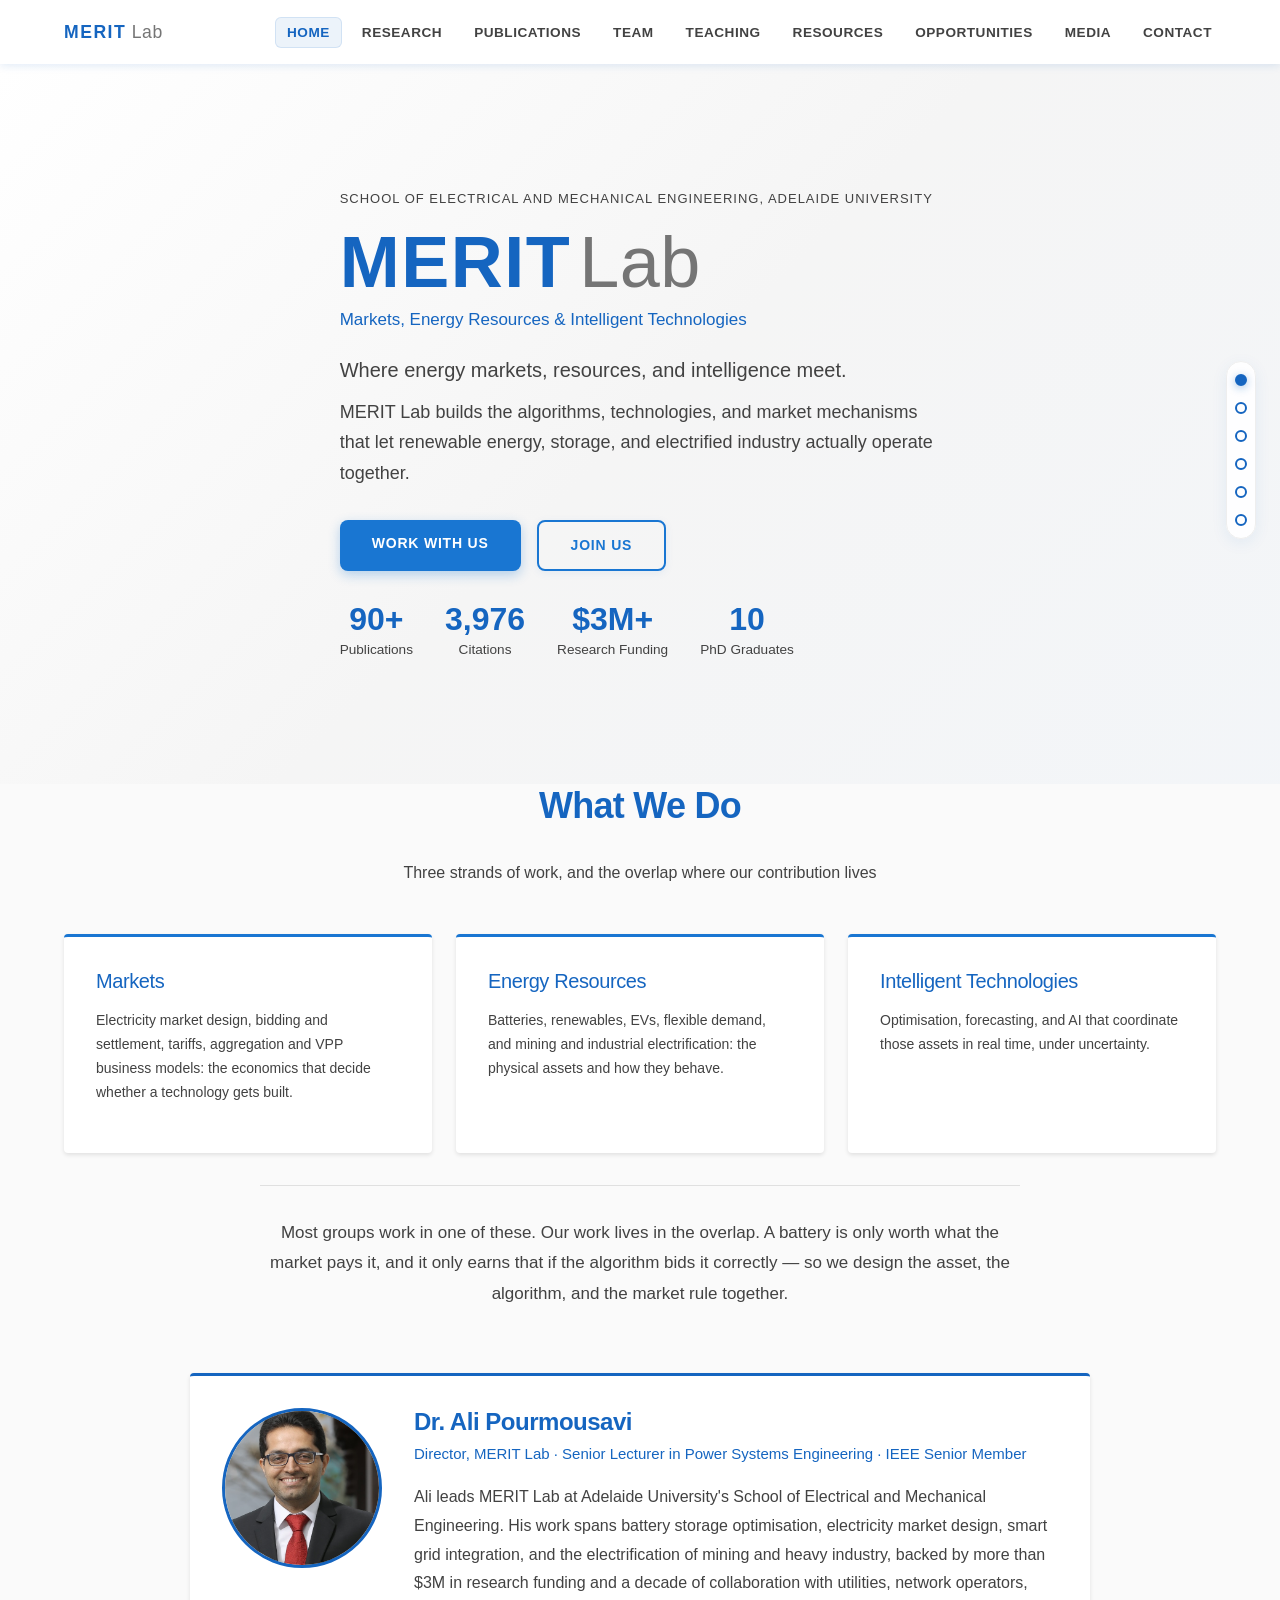
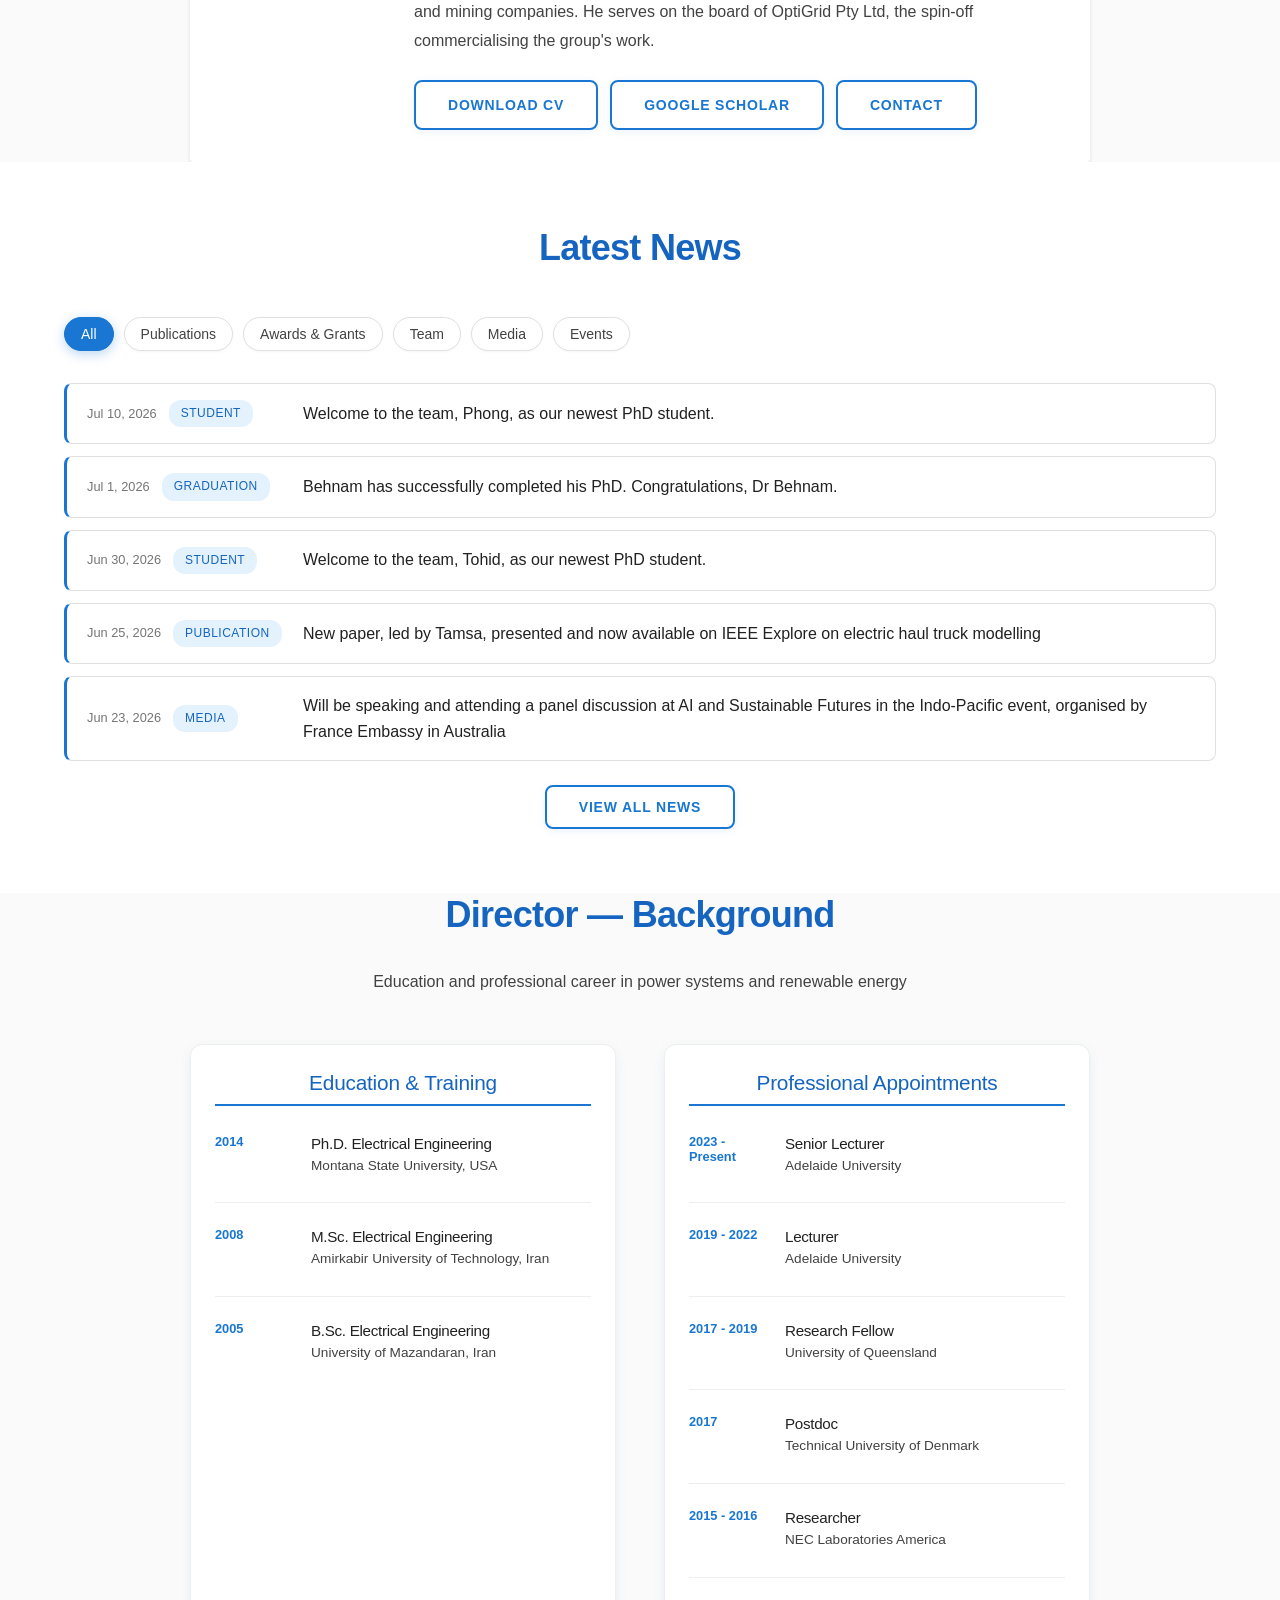
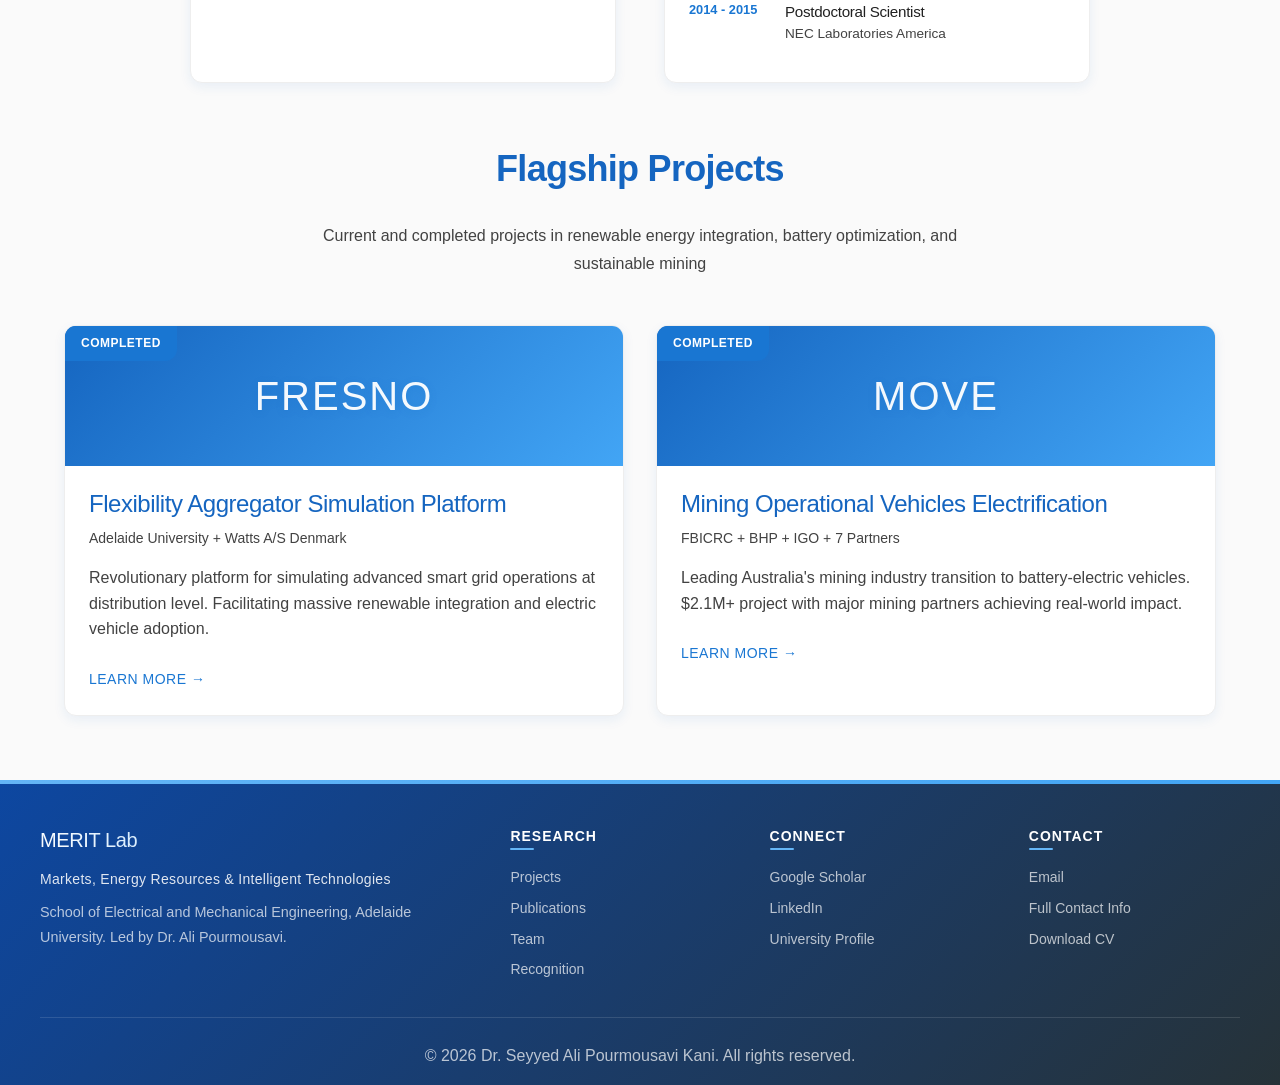
==== commit 1cdd2c03: "Fix hero/footer layout, contrast, and font-loading regressions Whole-branch review found several cro" ====
--- a/index.html
+++ b/index.html
@@ -191,7 +191,7 @@
                 </h1>
                 <p class="brand-expansion">Markets, Energy Resources &amp; Intelligent Technologies</p>
                 <p class="subtitle">Where energy markets, resources, and intelligence meet.</p>
-                <p class="subtitle-detail">MERIT Lab builds the algorithms, technologies, and market mechanisms that let renewable energy, storage, and electrified industry actually operate together.</p>
+                <p class="hero-positioning">MERIT Lab builds the algorithms, technologies, and market mechanisms that let renewable energy, storage, and electrified industry actually operate together.</p>
                 <div class="hero-cta">
                     <a href="research.html#consultancy-services" class="btn btn-primary">Work with us</a>
                     <a href="opportunities.html" class="btn btn-secondary">Join us</a>
--- a/styles.css
+++ b/styles.css
@@ -1,3 +1,5 @@
+@import url('https://fonts.googleapis.com/css2?family=Lato:ital,wght@0,300;0,400;0,700;0,900;1,400;1,700&display=swap');
+
 /* Publications Filter Chips Styling */
 
 .filter-controls {
@@ -81,8 +83,6 @@
 /* ========================================
    Typography & Font Imports
    ======================================== */
-
-@import url('https://fonts.googleapis.com/css2?family=Lato:ital,wght@0,300;0,400;0,700;0,900;1,400;1,700&display=swap');
 
 /* ========================================
    Global Styles
@@ -358,6 +358,11 @@
     color: var(--primary-light);
 }
 
+.logo:hover .brand-mark,
+.logo:hover .brand-type {
+    color: var(--primary-light);
+}
+
 /* MERIT Lab wordmark */
 .brand-lockup {
     gap: 0.35rem;
@@ -493,12 +498,6 @@
     align-items: center;
 }
 
-.hero-profile {
-    display: flex;
-    justify-content: center;
-    align-items: center;
-}
-
 .profile-image {
     width: 200px;
     height: 200px;
@@ -565,6 +564,15 @@
     font-style: italic;
 }
 
+.hero-text .hero-positioning {
+    font-size: 1.125rem;
+    font-style: normal;
+    line-height: 1.7;
+    color: var(--text-secondary);
+    max-width: 60ch;
+    margin-top: 0.75rem;
+}
+
 .hero-text .affiliation {
     font-size: 1rem;
     color: var(--text-secondary);
@@ -588,7 +596,7 @@
     font-size: 0.8125rem;
     letter-spacing: 1px;
     text-transform: uppercase;
-    color: var(--text-hint);
+    color: var(--text-secondary);
     margin-bottom: 1rem;
 }
 
@@ -4534,7 +4542,8 @@
 }
 
 .footer-about .footer-expansion {
-    color: var(--primary-light);
+    color: rgba(255, 255, 255, 0.87);
+    letter-spacing: 0.3px;
     font-size: 0.875rem;
     margin-bottom: 0.5rem;
 }
@@ -4553,7 +4562,11 @@
         gap: 0.6rem;
         margin-right: 1.5rem;
     }
-    
+
+    .logo.brand-lockup {
+        gap: 0.35rem;
+    }
+
     .nav-links {
         gap: 0.4rem;
     }
@@ -4567,10 +4580,9 @@
         grid-template-columns: 1fr;
         text-align: center;
     }
-    
-    .hero-profile {
-        order: -1;
-        margin-bottom: 2rem;
+
+    .hero-text h1.brand-lockup-hero {
+        justify-content: center;
     }
     
     .profile-image {
@@ -4612,6 +4624,10 @@
         font-size: 1rem;
         gap: 0.5rem;
         margin-right: 1rem;
+    }
+
+    .logo.brand-lockup {
+        gap: 0.35rem;
     }
 
     .nav-links {
@@ -6073,6 +6089,10 @@
 }
 
 /* Director card */
+#director {
+    margin-top: 4rem;
+}
+
 .director-card {
     display: grid;
     grid-template-columns: 160px 1fr;
@@ -6095,6 +6115,12 @@
     border: 3px solid var(--primary);
 }
 
+.director-body h2 {
+    font-size: 1.5rem;
+    color: var(--primary);
+    margin-bottom: 0.25rem;
+}
+
 .director-body p.director-role {
     color: var(--primary);
     font-size: 0.9375rem;
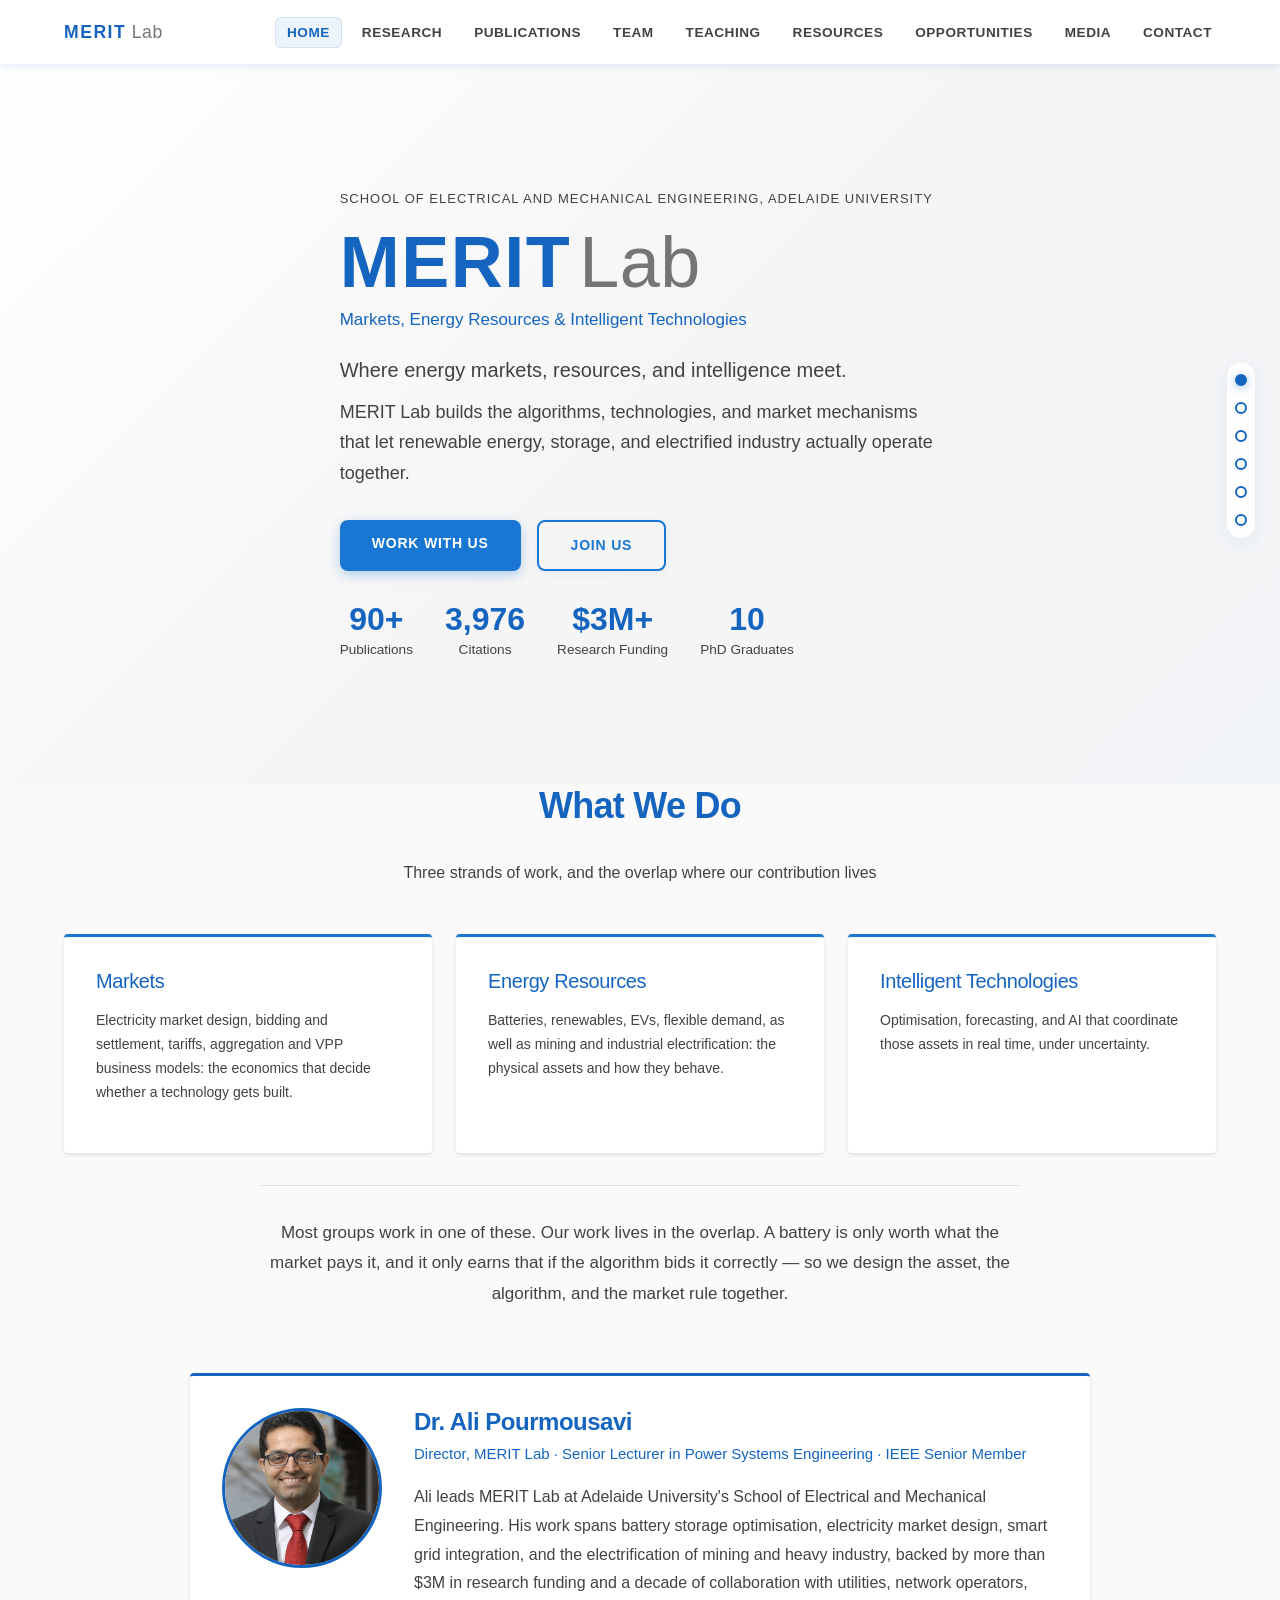
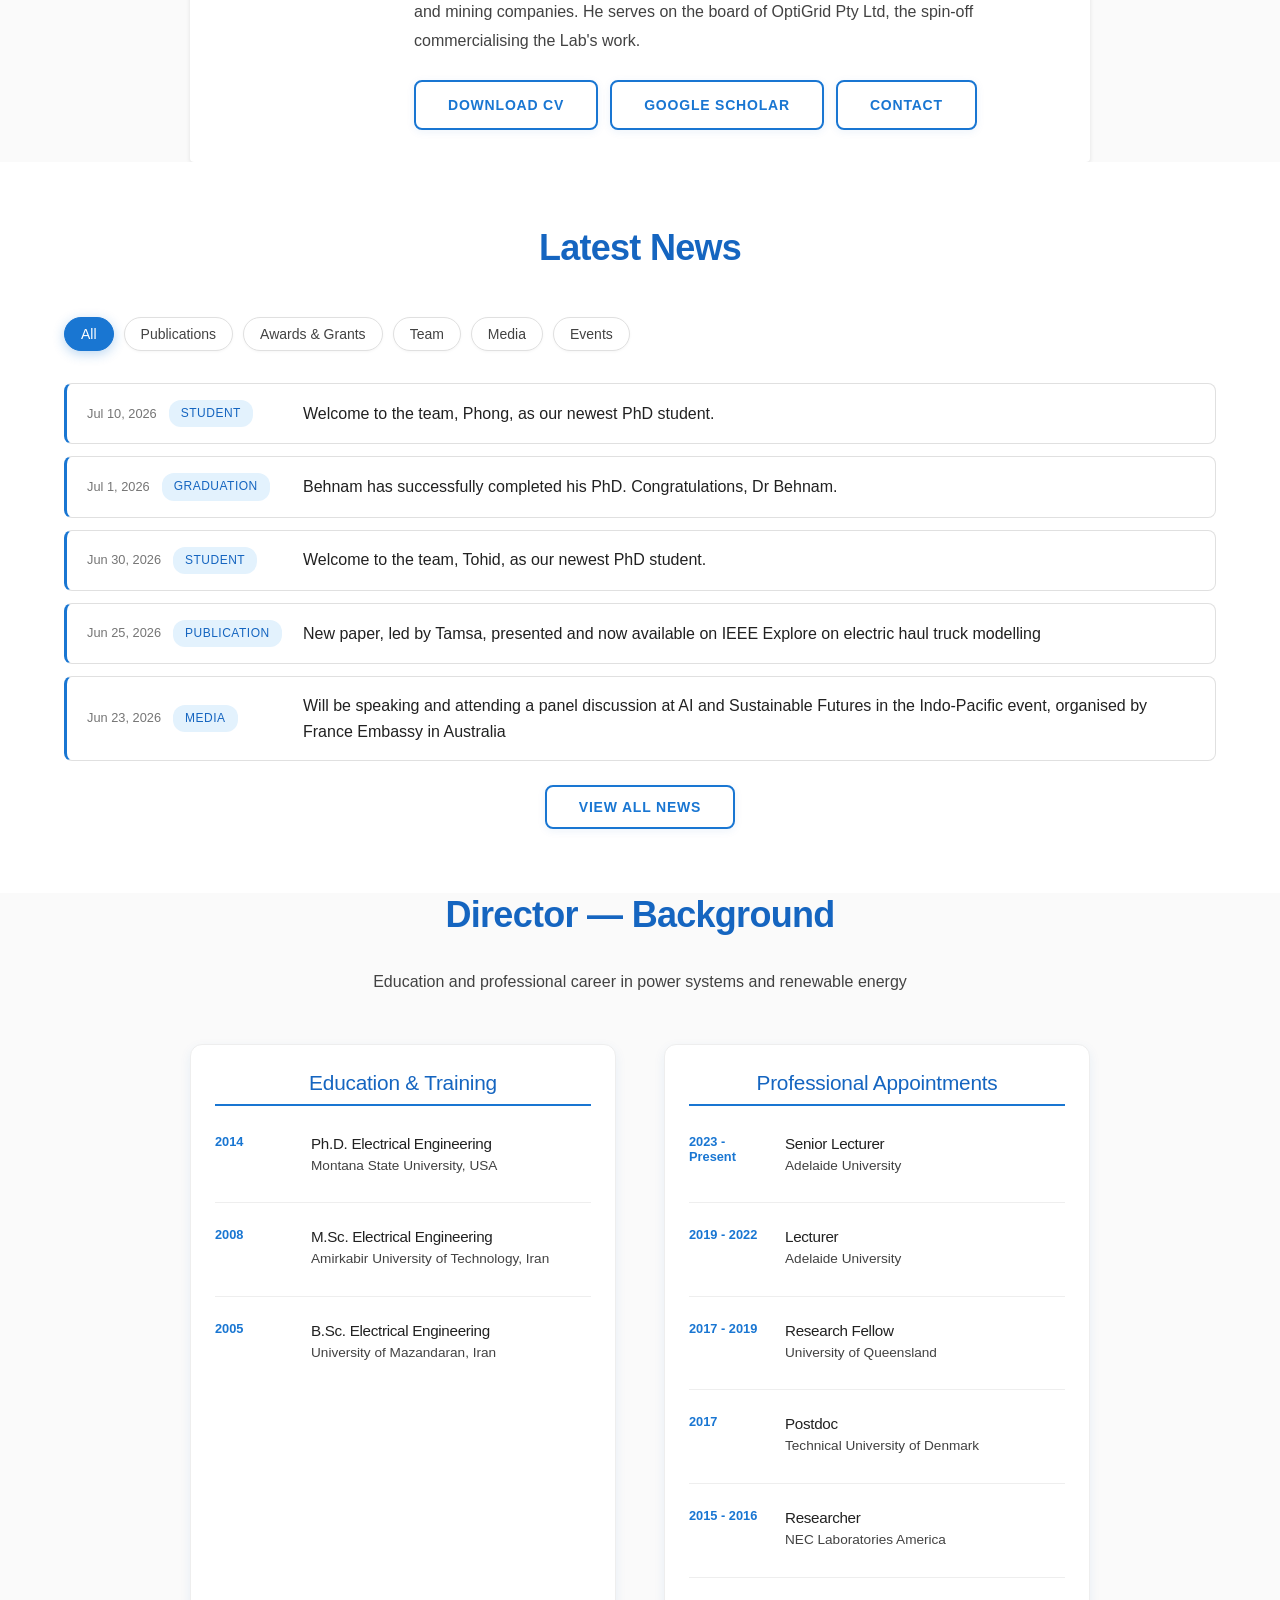
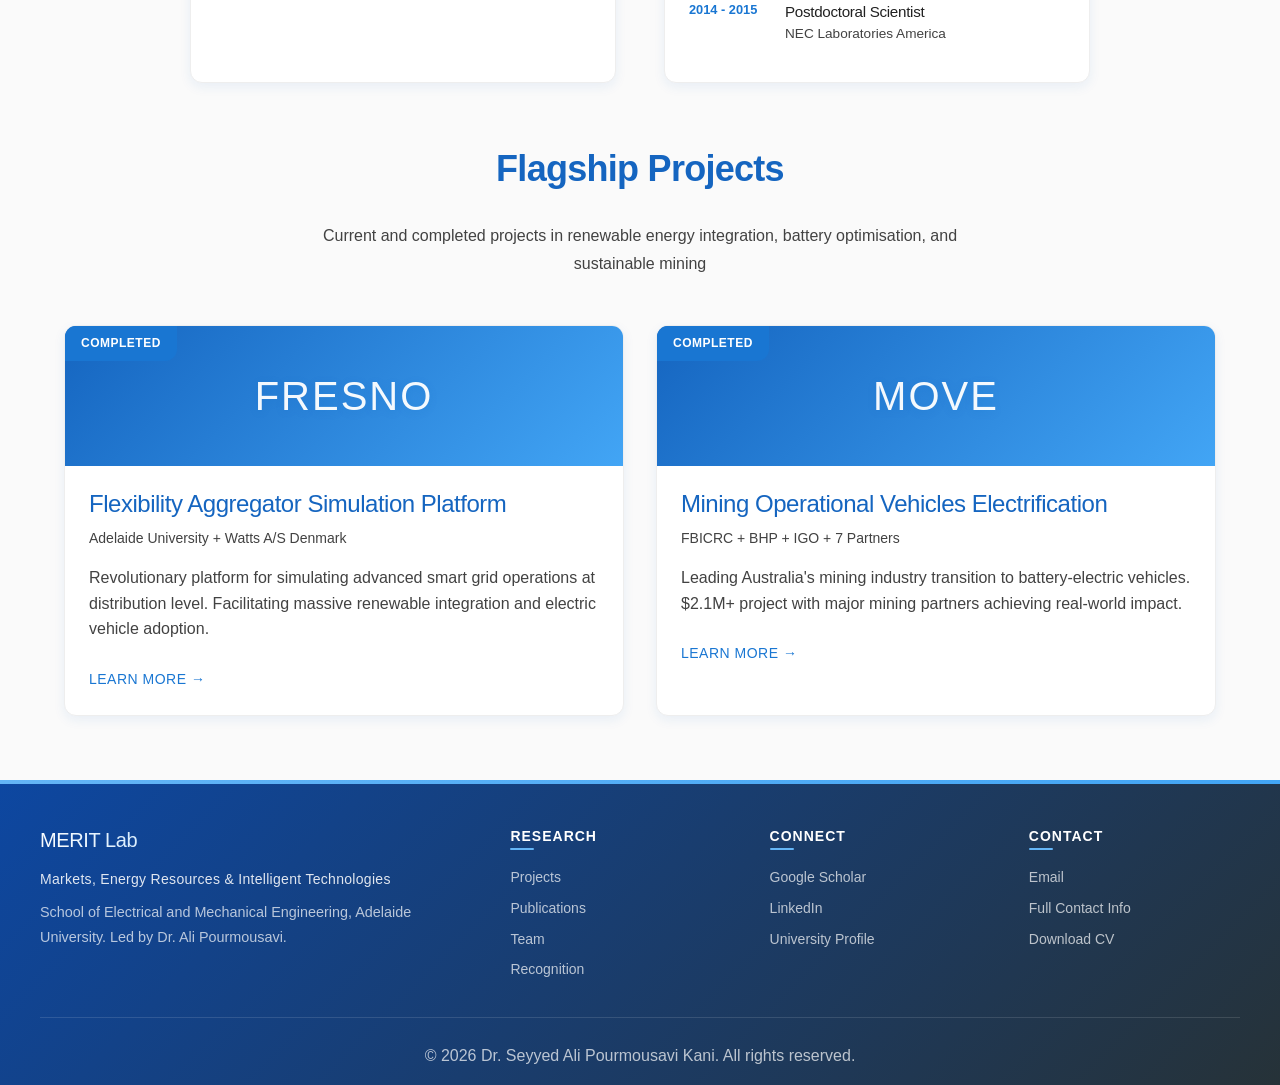
==== commit d44d856d: "Finish personal-to-lab copy migration and normalise spelling Whole-branch review found remnants of t" ====
--- a/index.html
+++ b/index.html
@@ -233,7 +233,7 @@
                 </div>
                 <div class="consultancy-card">
                     <h3>Energy Resources</h3>
-                    <p>Batteries, renewables, EVs, flexible demand, and mining and industrial electrification: the physical assets and how they behave.</p>
+                    <p>Batteries, renewables, EVs, flexible demand, as well as mining and industrial electrification: the physical assets and how they behave.</p>
                 </div>
                 <div class="consultancy-card">
                     <h3>Intelligent Technologies</h3>
@@ -252,7 +252,7 @@
                 <div class="director-body">
                     <h2>Dr. Ali Pourmousavi</h2>
                     <p class="director-role">Director, MERIT Lab &middot; Senior Lecturer in Power Systems Engineering &middot; IEEE Senior Member</p>
-                    <p>Ali leads MERIT Lab at Adelaide University's School of Electrical and Mechanical Engineering. His work spans battery storage optimisation, electricity market design, smart grid integration, and the electrification of mining and heavy industry, backed by more than $3M in research funding and a decade of collaboration with utilities, network operators, and mining companies. He serves on the board of OptiGrid Pty Ltd, the spin-off commercialising the group's work.</p>
+                    <p>Ali leads MERIT Lab at Adelaide University's School of Electrical and Mechanical Engineering. His work spans battery storage optimisation, electricity market design, smart grid integration, and the electrification of mining and heavy industry, backed by more than $3M in research funding and a decade of collaboration with utilities, network operators, and mining companies. He serves on the board of OptiGrid Pty Ltd, the spin-off commercialising the Lab's work.</p>
                     <div class="director-links">
                         <a href="docs/CV_SeyyedAliPourmousavi.pdf" target="_blank" class="btn btn-secondary">Download CV</a>
                         <a href="https://scholar.google.com/citations?user=XoHCLowAAAAJ" target="_blank" class="btn btn-secondary">Google Scholar</a>
@@ -401,7 +401,7 @@
         <div class="container">
             <div class="section-header">
                 <h2 class="section-title">Flagship Projects</h2>
-                <p class="section-subtitle">Current and completed projects in renewable energy integration, battery optimization, and sustainable mining</p>
+                <p class="section-subtitle">Current and completed projects in renewable energy integration, battery optimisation, and sustainable mining</p>
             </div>
 
             <div class="research-grid">
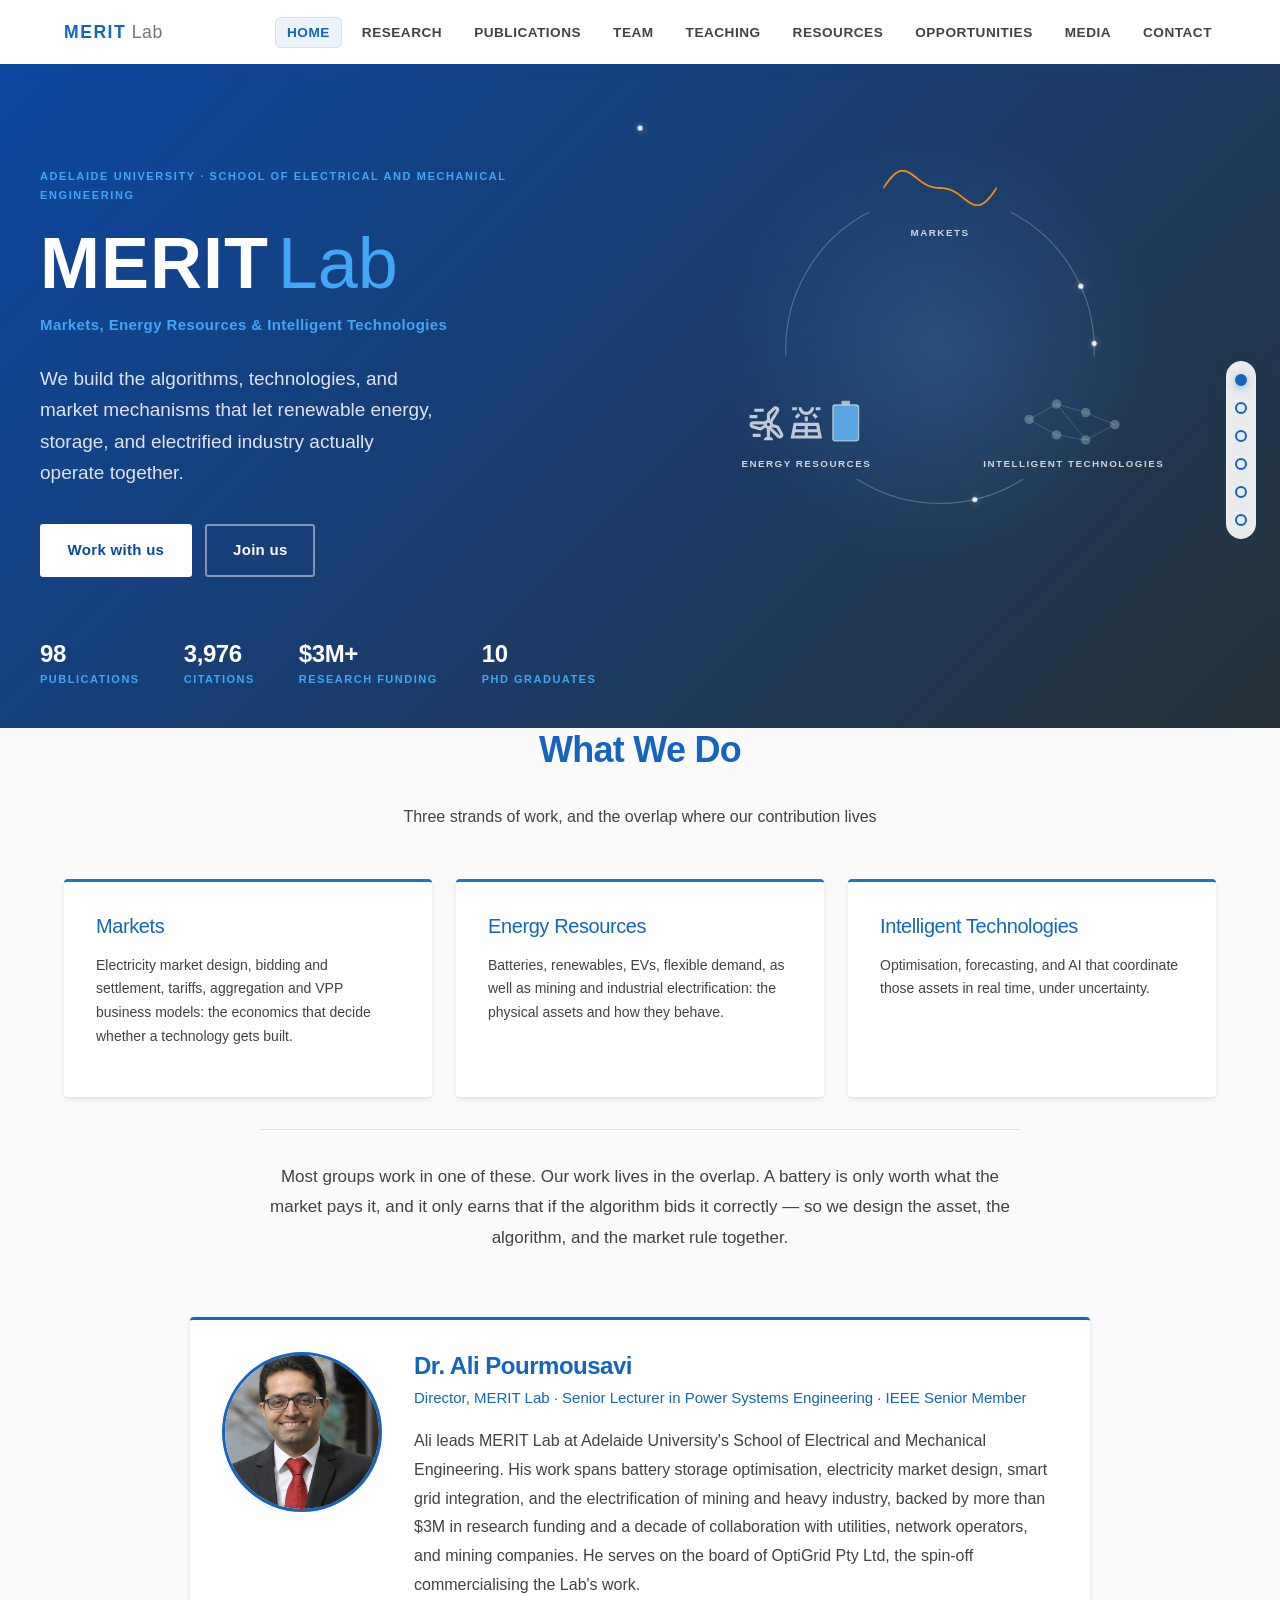
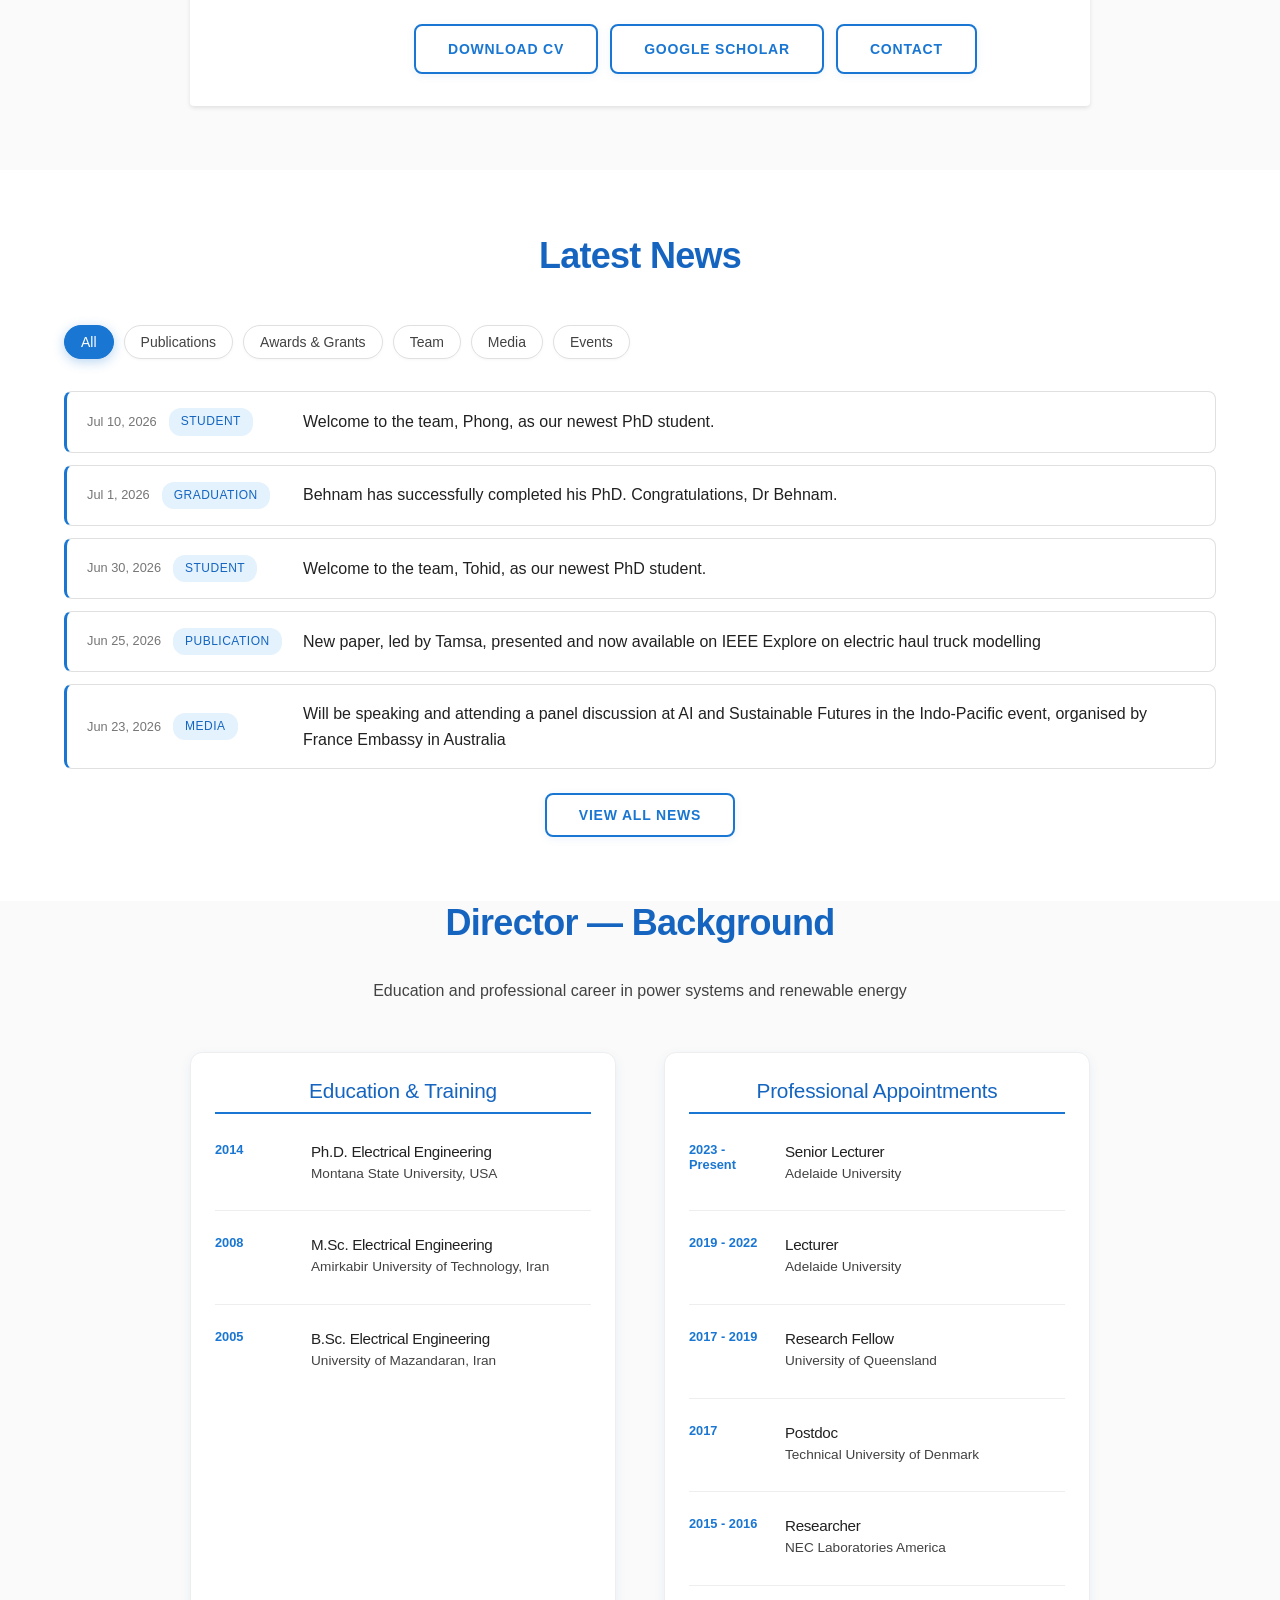
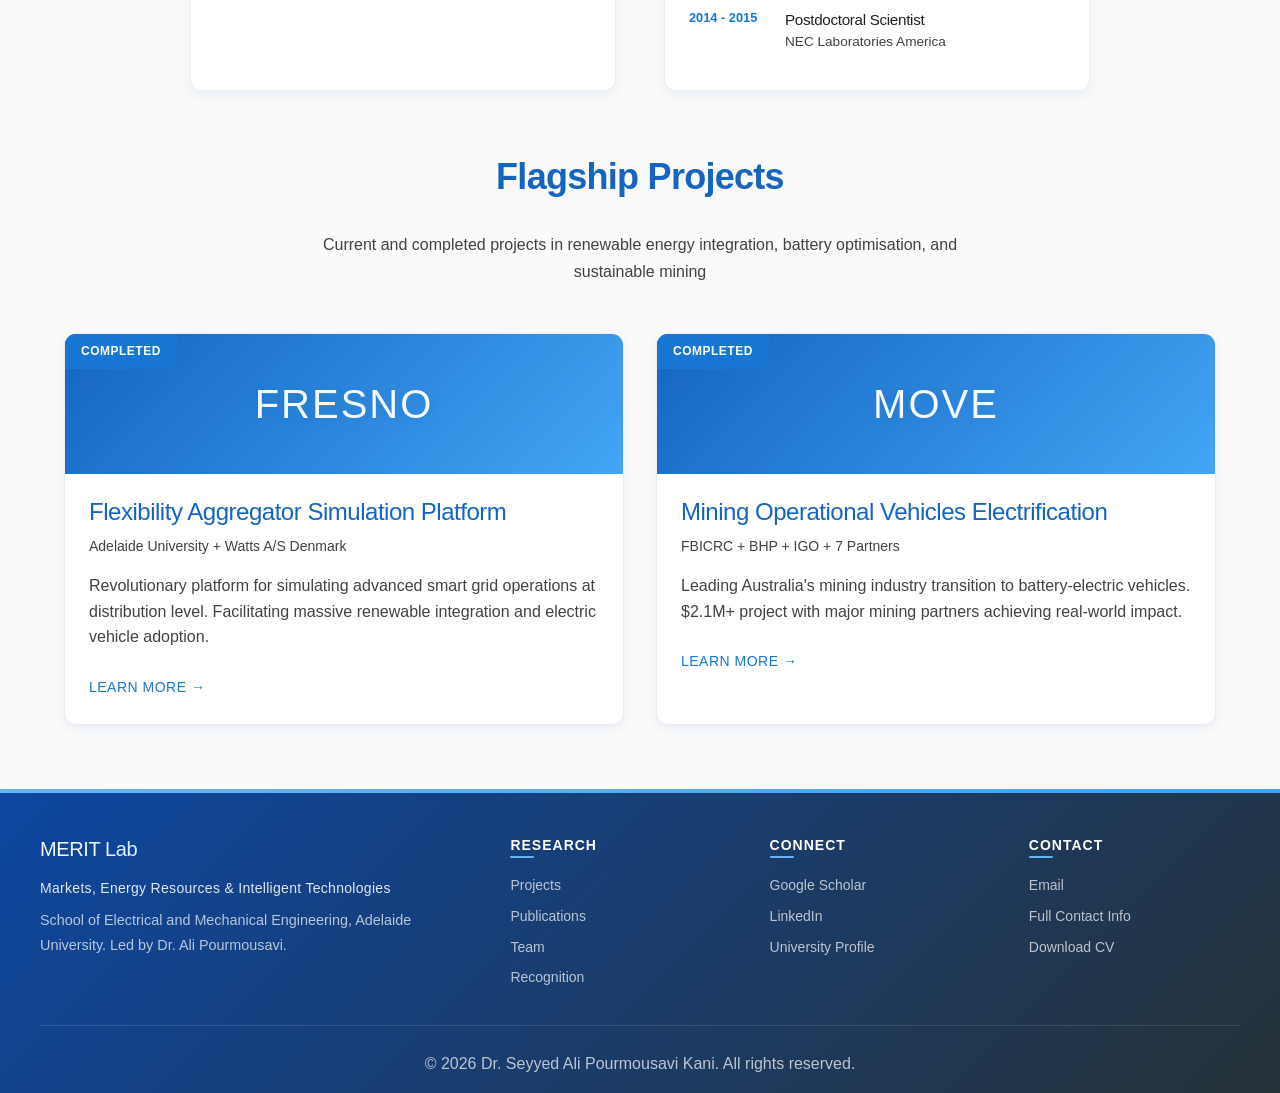
==== commit aaa39912: "Replace the home hero with the animated MERIT Lab masthead" ====
--- a/index.html
+++ b/index.html
@@ -67,6 +67,7 @@
       },
       "affiliation": {
         "@type": "ResearchOrganization",
+        "@id": "https://alipourmousavi.com/#merit-lab",
         "name": "MERIT Lab",
         "url": "https://alipourmousavi.com/"
       },
@@ -121,6 +122,7 @@
         {
             "@context": "https://schema.org",
             "@type": "ResearchOrganization",
+            "@id": "https://alipourmousavi.com/#merit-lab",
             "name": "MERIT Lab",
             "alternateName": "Markets, Energy Resources & Intelligent Technologies",
             "description": "MERIT Lab builds the algorithms, technologies, and market mechanisms that let renewable energy, storage, and electrified industry actually operate together.",
@@ -181,40 +183,86 @@
         </div>
     </nav>
 
-    <section class="hero" id="overview" data-section-label="Overview">
-        <div class="hero-content hero-lab">
-            <div class="hero-text">
-                <p class="hero-eyebrow">School of Electrical and Mechanical Engineering, Adelaide University</p>
-                <h1 class="brand-lockup brand-lockup-hero">
-                    <span class="brand-mark">MERIT</span>
-                    <span class="brand-type">Lab</span>
-                </h1>
-                <p class="brand-expansion">Markets, Energy Resources &amp; Intelligent Technologies</p>
-                <p class="subtitle">Where energy markets, resources, and intelligence meet.</p>
-                <p class="hero-positioning">MERIT Lab builds the algorithms, technologies, and market mechanisms that let renewable energy, storage, and electrified industry actually operate together.</p>
-                <div class="hero-cta">
-                    <a href="research.html#consultancy-services" class="btn btn-primary">Work with us</a>
-                    <a href="opportunities.html" class="btn btn-secondary">Join us</a>
-                </div>
-
-                <div class="hero-metrics">
-                    <div class="hero-metric">
-                        <div class="hero-metric-value" id="hero-pubs">90+</div>
-                        <div class="hero-metric-label">Publications</div>
-                    </div>
-                    <div class="hero-metric">
-                        <div class="hero-metric-value" id="hero-citations">3,700+</div>
-                        <div class="hero-metric-label">Citations</div>
-                    </div>
-                    <div class="hero-metric">
-                        <div class="hero-metric-value">$3M+</div>
-                        <div class="hero-metric-label">Research Funding</div>
-                    </div>
-                    <div class="hero-metric">
-                        <div class="hero-metric-value">10</div>
-                        <div class="hero-metric-label">PhD Graduates</div>
-                    </div>
-                </div>
+    <section class="hero-lab" id="overview" data-section-label="Overview">
+        <div class="lab-inner">
+            <div class="lab-top">
+                <div class="lab-text">
+                    <p class="lab-eyebrow">Adelaide University &middot; School of Electrical and Mechanical Engineering</p>
+                    <h1 class="lab-wordmark"><span class="brand-mark">MERIT</span><span class="brand-type">Lab</span></h1>
+                    <p class="lab-expansion">Markets, Energy Resources &amp; Intelligent Technologies</p>
+                    <p class="lab-positioning">We build the algorithms, technologies, and market mechanisms that let renewable energy, storage, and electrified industry actually operate together.</p>
+                    <div class="lab-cta">
+                        <a class="lab-btn lab-btn-primary" href="research.html#consultancy-services">Work with us</a>
+                        <a class="lab-btn lab-btn-secondary" href="opportunities.html">Join us</a>
+                    </div>
+                </div>
+                <div class="lab-figure">
+        <svg class="cycle-fig" viewBox="0 0 700 570" role="img" aria-labelledby="cfT cfD">
+        <title id="cfT">How the three strands of MERIT Lab work together</title>
+        <desc id="cfD">Three linked groups on a common circle. Intelligent Technologies continuously monitors both Markets and Energy Resources, shown by pale markers moving in both directions. Between Energy Resources and Markets, energy is bought when prices are low and the battery charges, and sold when prices peak and the battery discharges.</desc>
+        <defs>
+        <radialGradient id="halo"><stop offset="0%" stop-color="#64B5F6" stop-opacity=".18"/><stop offset="100%" stop-color="#42A5F5" stop-opacity="0"/></radialGradient>
+        <clipPath id="clipWave"><rect x="0" y="0" width="132" height="58"/></clipPath>
+        <clipPath id="clipCell"><rect x="0" y="0" width="30" height="42" rx="3"/></clipPath>
+        <path id="segMkIt" d="M433.1,98.4 A180,180 0 0 1 529.8,265.8" pathLength="1"/>
+        <path id="segItEr" d="M446.7,409.8 A180,180 0 0 1 253.3,409.8" pathLength="1"/>
+        <path id="segErMk" d="M170.2,265.8 A180,180 0 0 1 266.9,98.4" pathLength="1"/>
+        </defs>
+        <circle cx="350" cy="258" r="252" fill="url(#halo)" aria-hidden="true"/>
+        <g class="links" aria-hidden="true">
+        <use href="#segMkIt" xlink:href="#segMkIt" class="lnk k1"/>
+        <use href="#segItEr" xlink:href="#segItEr" class="lnk k2"/>
+        <use href="#segErMk" xlink:href="#segErMk" class="lnk k3"/>
+        </g>
+        <g class="flow" aria-hidden="true">
+        <circle class="pip mon" r="3"><animateMotion dur="4.4s" begin="0.0s" repeatCount="indefinite" keyPoints="0;1" keyTimes="0;1" calcMode="linear"><mpath href="#segMkIt" xlink:href="#segMkIt"/></animateMotion></circle>
+        <circle class="pip mon" r="3"><animateMotion dur="5.6s" begin="2.2s" repeatCount="indefinite" keyPoints="1;0" keyTimes="0;1" calcMode="linear"><mpath href="#segMkIt" xlink:href="#segMkIt"/></animateMotion></circle>
+        <circle class="pip mon" r="3"><animateMotion dur="5.0s" begin="1.1s" repeatCount="indefinite" keyPoints="0;1" keyTimes="0;1" calcMode="linear"><mpath href="#segItEr" xlink:href="#segItEr"/></animateMotion></circle>
+        <circle class="pip mon" r="3"><animateMotion dur="4.2s" begin="3.3s" repeatCount="indefinite" keyPoints="1;0" keyTimes="0;1" calcMode="linear"><mpath href="#segItEr" xlink:href="#segItEr"/></animateMotion></circle>
+        <circle class="pip sell" r="4.5"><animateMotion dur="12s" repeatCount="indefinite" keyPoints="0;0;1;1" keyTimes="0;0.38;0.56;1" calcMode="linear"><mpath href="#segErMk" xlink:href="#segErMk"/></animateMotion></circle>
+        <circle class="pip buy"  r="4.5"><animateMotion dur="12s" repeatCount="indefinite" keyPoints="1;1;0;0" keyTimes="0;0.68;0.95;1" calcMode="linear"><mpath href="#segErMk" xlink:href="#segErMk"/></animateMotion></circle>
+        </g>
+        <g class="mod m-mk">
+        <g transform="translate(284,36)" clip-path="url(#clipWave)"><g class="wave-run"><polyline class="wave" points="0.0,34.0 1.6,31.8 3.1,29.5 4.7,27.4 6.2,25.3 7.8,23.4 9.3,21.6 10.9,19.9 12.4,18.4 14.0,17.1 15.5,16.1 17.1,15.2 18.6,14.5 20.2,14.1 21.7,13.9 23.3,13.9 24.8,14.1 26.4,14.6 28.0,15.1 29.5,15.9 31.1,16.7 32.6,17.7 34.2,18.8 35.7,20.0 37.3,21.2 38.8,22.4 40.4,23.6 41.9,24.8 43.5,26.0 45.0,27.1 46.6,28.2 48.1,29.1 49.7,30.0 51.2,30.8 52.8,31.4 54.4,32.0 55.9,32.5 57.5,32.9 59.0,33.2 60.6,33.5 62.1,33.7 63.7,33.8 65.2,33.9 66.8,34.1 68.3,34.2 69.9,34.3 71.4,34.5 73.0,34.8 74.5,35.1 76.1,35.5 77.6,36.0 79.2,36.6 80.8,37.2 82.3,38.0 83.9,38.9 85.4,39.8 87.0,40.9 88.5,42.0 90.1,43.2 91.6,44.4 93.2,45.6 94.7,46.8 96.3,48.0 97.8,49.2 99.4,50.3 100.9,51.3 102.5,52.1 104.0,52.9 105.6,53.4 107.2,53.9 108.7,54.1 110.3,54.1 111.8,53.9 113.4,53.5 114.9,52.8 116.5,51.9 118.0,50.9 119.6,49.6 121.1,48.1 122.7,46.4 124.2,44.6 125.8,42.7 127.3,40.6 128.9,38.5 130.4,36.2 132.0,34.0 133.6,31.8 135.1,29.5 136.7,27.4 138.2,25.3 139.8,23.4 141.3,21.6 142.9,19.9 144.4,18.4 146.0,17.1 147.5,16.1 149.1,15.2 150.6,14.5 152.2,14.1 153.7,13.9 155.3,13.9 156.8,14.1 158.4,14.6 160.0,15.1 161.5,15.9 163.1,16.7 164.6,17.7 166.2,18.8 167.7,20.0 169.3,21.2 170.8,22.4 172.4,23.6 173.9,24.8 175.5,26.0 177.0,27.1 178.6,28.2 180.1,29.1 181.7,30.0 183.2,30.8 184.8,31.4 186.4,32.0 187.9,32.5 189.5,32.9 191.0,33.2 192.6,33.5 194.1,33.7 195.7,33.8 197.2,33.9 198.8,34.1 200.3,34.2 201.9,34.3 203.4,34.5 205.0,34.8 206.5,35.1 208.1,35.5 209.6,36.0 211.2,36.6 212.8,37.2 214.3,38.0 215.9,38.9 217.4,39.8 219.0,40.9 220.5,42.0 222.1,43.2 223.6,44.4 225.2,45.6 226.7,46.8 228.3,48.0 229.8,49.2 231.4,50.3 232.9,51.3 234.5,52.1 236.0,52.9 237.6,53.4 239.2,53.9 240.7,54.1 242.3,54.1 243.8,53.9 245.4,53.5 246.9,52.8 248.5,51.9 250.0,50.9 251.6,49.6 253.1,48.1 254.7,46.4 256.2,44.6 257.8,42.7 259.3,40.6 260.9,38.5 262.4,36.2 264.0,34.0"/></g></g>
+        <text class="mod-label" x="350" y="126" text-anchor="middle">MARKETS</text>
+        </g>
+        <g class="mod m-it">
+        <g transform="translate(506,340)">
+        <line class="edge" x1="-52" y1="0" x2="-20" y2="-18"/>
+        <line class="edge" x1="-52" y1="0" x2="-20" y2="18"/>
+        <line class="edge" x1="-20" y1="-18" x2="14" y2="-8"/>
+        <line class="edge" x1="-20" y1="18" x2="14" y2="24"/>
+        <line class="edge" x1="14" y1="-8" x2="48" y2="6"/>
+        <line class="edge" x1="14" y1="24" x2="48" y2="6"/>
+        <line class="edge" x1="-20" y1="-18" x2="14" y2="24"/>
+        <circle class="sol s1" cx="-52" cy="0" r="5.5"/>
+        <circle class="sol s2" cx="-20" cy="-18" r="5.5"/>
+        <circle class="sol s3" cx="-20" cy="18" r="5.5"/>
+        <circle class="sol s4" cx="14" cy="-8" r="5.5"/>
+        <circle class="sol s5" cx="14" cy="24" r="5.5"/>
+        <circle class="sol s6" cx="48" cy="6" r="5.5"/>
+        </g>
+        <text class="mod-label" x="506" y="396" text-anchor="middle">INTELLIGENT TECHNOLOGIES</text>
+        </g>
+        <g class="mod m-er">
+        <g class="gen wind" transform="translate(126,366) scale(0.04583)"><path d="M400-40q0-33 23.5-56.5T480-120v-208q-12-5-22.5-11.5T438-354l-88 56q-14 8-30.5 10.5T286-290l-180-51q-29-8-47.5-32.5T40-429q0-38 26.5-64.5T131-520h301q10-11 22-19t26-13v-137q0-17 6.5-32t18.5-26l137-128q23-22 53.5-25t56.5 13q32 20 41.5 56.5T783-762L624-499q7 12 10.5 26t4.5 29l108 26q16 4 29 14t21 24l91 164q15 27 11 57t-26 52q-27 27-64.5 27T744-107L560-291v171q33 0 56.5 23.5T640-40H400ZM160-760v-80h240v80H160Zm400 71v137q1 0 1.5.5t1.5.5l152-253q2-4 1-8.5t-5-6.5q-3-2-7.5-1t-6.5 3L560-689ZM40-600v-80h200v80H40Zm480 200q17 0 28.5-11.5T560-440q0-17-11.5-28.5T520-480q-17 0-28.5 11.5T480-440q0 17 11.5 28.5T520-400Zm-211 34 93-56q-1-5-1-9v-9H131q-5 0-8 3t-3 8q0 4 2 7t6 4l181 52Zm419 25-114-26q-2 2-4 5t-4 5l195 194q3 3 8 3t8-3q3-3 3.5-6.5T819-177l-91-164ZM120-120v-80h200v80H120Zm400-320Zm43-111ZM401-440Zm205 83Z"/></g>
+        <g class="gen sun" transform="translate(172,366) scale(0.04583)"><path d="m80-80 80-400h640l80 400H80Zm40-720v-80h120v80H120Zm58 640h262v-80H194l-16 80Zm67-427-57-56 85-85 57 56-85 85Zm-35 267h230v-80H226l-16 80Zm128.5-418.5Q280-797 280-880h80q0 50 35 85t85 35q50 0 85-35t35-85h80q0 83-58.5 141.5T480-680q-83 0-141.5-58.5ZM480-880Zm-40 360v-120h80v120h-80Zm80 360h262l-16-80H520v80Zm0-160h230l-16-80H520v80Zm195-267-84-85 56-56 85 84-57 57Zm5-213v-80h120v80H720Z"/></g>
+        <g transform="translate(225,323)">
+        <g clip-path="url(#clipCell)"><rect class="cell-fill" x="0" y="0" width="30" height="42"/></g>
+        <rect class="cell" x="0" y="0" width="30" height="42" rx="3"/>
+        <rect class="cap" x="10" y="-5" width="10" height="5" rx="1.5"/>
+        </g>
+        <text class="mod-label" x="194" y="396" text-anchor="middle">ENERGY RESOURCES</text>
+        </g>
+        </svg>
+                </div>
+            </div>
+
+            <div class="lab-stats">
+                <div class="lab-stat"><span class="lab-stat-value" id="hero-pubs">98</span><span class="lab-stat-label">Publications</span></div>
+                <div class="lab-stat"><span class="lab-stat-value" id="hero-citations">3,976</span><span class="lab-stat-label">Citations</span></div>
+                <div class="lab-stat"><span class="lab-stat-value">$3M+</span><span class="lab-stat-label">Research funding</span></div>
+                <div class="lab-stat"><span class="lab-stat-value">10</span><span class="lab-stat-label">PhD graduates</span></div>
             </div>
         </div>
     </section>
--- a/styles.css
+++ b/styles.css
@@ -479,146 +479,162 @@
    Hero Section - Material Design Enhanced
    ======================================== */
 
-.hero {
+.hero-lab {
     margin-top: 64px;
-    min-height: 80vh;
-    display: flex;
+    background: linear-gradient(135deg, var(--primary-dark) 0%, var(--secondary-dark) 100%);
+    color: var(--surface);
+    padding: 4rem 2rem 0;
+    overflow: hidden;
+}
+
+.lab-inner { max-width: 1200px; margin: 0 auto; }
+
+.lab-top {
+    display: grid;
+    grid-template-columns: minmax(0, 0.92fr) minmax(0, 1fr);
+    gap: 3rem;
     align-items: center;
-    background: var(--gradient-hero);
-    padding: 4rem 2rem;
-    position: relative;
-}
-
-.hero-content {
-    max-width: 1200px;
-    margin: 0 auto;
-    display: grid;
-    grid-template-columns: auto 1fr;
-    gap: 2rem;
-    align-items: center;
-}
-
-.profile-image {
-    width: 200px;
-    height: 200px;
-    border-radius: 50%;
-    object-fit: cover;
-    border: 4px solid var(--primary);
-    box-shadow: 0 12px 48px var(--shadow-medium);
-    transition: all 0.4s cubic-bezier(0.4, 0, 0.2, 1);
-    position: relative;
-}
-
-.profile-image::after {
-    content: '';
-    position: absolute;
-    top: -4px;
-    left: -4px;
-    right: -4px;
-    bottom: -4px;
-    border-radius: 50%;
-    background: linear-gradient(45deg, var(--primary), var(--accent-light));
-    z-index: -1;
-    opacity: 0;
-    transition: opacity 0.4s ease;
-}
-
-.profile-image:hover {
-    transform: scale(1.05);
-    box-shadow: 0 16px 64px var(--shadow-dark);
-}
-
-.profile-image:hover::after {
-    opacity: 1;
-}
-
-.hero-text h1 {
-    font-size: 3.5rem;
-    font-weight: 900;
-    color: var(--primary);
-    margin-bottom: 1.5rem;
-    line-height: 1.1;
-    letter-spacing: -0.025em;
-    font-family: 'Lato', sans-serif;
-}
-
-.hero-text .accent-text {
-    color: var(--accent);
-    font-weight: 700;
-    font-style: italic;
-    font-family: 'Lato', sans-serif;
-}
-
-.hero-text .subtitle {
-    font-size: 1.25rem;
-    color: var(--text-secondary);
-    margin-bottom: 0.5rem;
-    font-weight: 400;
-}
-
-.hero-text .subtitle-detail {
-    font-size: 1rem;
-    color: var(--text-secondary);
-    margin-bottom: 1.5rem;
-    font-weight: 300;
-    font-style: italic;
-}
-
-.hero-text .hero-positioning {
-    font-size: 1.125rem;
-    font-style: normal;
-    line-height: 1.7;
-    color: var(--text-secondary);
-    max-width: 60ch;
-    margin-top: 0.75rem;
-}
-
-.hero-text .affiliation {
-    font-size: 1rem;
-    color: var(--text-secondary);
-    margin-bottom: 2rem;
-    line-height: 1.6;
-}
-
-.hero-cta {
-    display: flex;
-    gap: 1rem;
-    margin-top: 2rem;
-}
-
-/* Lab masthead variant of the hero */
-.hero-content.hero-lab {
-    grid-template-columns: 1fr;
-    max-width: 900px;
-}
-
-.hero-eyebrow {
-    font-size: 0.8125rem;
-    letter-spacing: 1px;
-    text-transform: uppercase;
-    color: var(--text-secondary);
-    margin-bottom: 1rem;
-}
-
-.hero-text h1.brand-lockup-hero {
-    display: flex;
-    align-items: baseline;
-    gap: 0.5rem;
-    font-size: clamp(2.5rem, 7vw, 4.5rem);
-    line-height: 1;
-    margin-bottom: 0.5rem;
-}
-
-.brand-expansion {
-    font-size: 1.0625rem;
-    color: var(--primary);
-    margin-bottom: 1.25rem;
-}
-
-.hero-stats {
-    display: grid;
-    grid-template-columns: repeat(2, 1fr);
-    gap: 1.5rem;
+    padding-bottom: 1rem;
+}
+
+.lab-eyebrow {
+    font-size: 0.6875rem; font-weight: 700; letter-spacing: 1.6px; text-transform: uppercase;
+    color: var(--primary-light); margin-bottom: 1.4rem;
+    opacity: 0; animation: labRise 0.7s 0.15s ease-out forwards;
+}
+
+.lab-wordmark {
+    display: flex; align-items: baseline; gap: 0.55rem;
+    font-size: clamp(2.75rem, 6vw, 4.5rem); line-height: 1; margin-bottom: 0.8rem;
+    opacity: 0; animation: labRise 0.7s 0.28s ease-out forwards;
+}
+.lab-wordmark .brand-mark { color: var(--surface); font-weight: 900; letter-spacing: 1px; }
+.lab-wordmark .brand-type { color: var(--primary-light); font-weight: 300; letter-spacing: 0; }
+
+.lab-expansion {
+    font-size: 0.9375rem; font-weight: 700; letter-spacing: 0.4px;
+    color: var(--primary-light); margin-bottom: 1.6rem;
+    opacity: 0; animation: labRise 0.7s 0.4s ease-out forwards;
+}
+
+.lab-positioning {
+    font-size: 1.1875rem; line-height: 1.65; color: rgba(255,255,255,0.86);
+    max-width: 38ch; margin-bottom: 2.2rem;
+    opacity: 0; animation: labRise 0.7s 0.52s ease-out forwards;
+}
+
+.lab-cta { display: flex; gap: 0.85rem; flex-wrap: wrap;
+    opacity: 0; animation: labRise 0.7s 0.64s ease-out forwards; }
+.lab-btn {
+    display: inline-block; padding: 0.8rem 1.6rem; border-radius: 3px; text-decoration: none;
+    font-weight: 700; font-size: 0.9375rem; letter-spacing: 0.3px; transition: all 0.18s ease;
+}
+.lab-btn-primary { background: var(--surface); color: var(--primary-dark); border: 2px solid var(--surface); }
+.lab-btn-primary:hover { background: var(--primary-light); border-color: var(--primary-light); }
+.lab-btn-secondary { background: transparent; color: var(--surface); border: 2px solid rgba(255,255,255,0.45); }
+.lab-btn-secondary:hover { border-color: var(--surface); background: rgba(255,255,255,0.08); }
+
+@keyframes labRise { from { opacity: 0; transform: translateY(14px); } to { opacity: 1; transform: none; } }
+
+/* --- the three-pillar cycle figure --- */
+.hero-lab .cycle-fig { width: 100%; height: auto; display: block; overflow: visible; }
+.hero-lab .mod-label {
+    font-family: 'Lato', sans-serif; font-size: 11.5px; font-weight: 700; letter-spacing: 1.7px;
+    fill: rgba(255,255,255,0.78);
+}
+.hero-lab .mod { opacity: 0; animation: labModIn 0.8s ease-out forwards; }
+.hero-lab .m-mk { animation-delay: 0.45s; }
+.hero-lab .m-it { animation-delay: 0.6s; }
+.hero-lab .m-er { animation-delay: 0.75s; }
+@keyframes labModIn { to { opacity: 1; } }
+
+/* the three links are equal arcs of one circle: same span, curvature and clearance */
+.hero-lab .lnk {
+    fill: none; stroke: rgba(255,255,255,0.24); stroke-width: 1.4; stroke-linecap: round;
+    stroke-dasharray: 1; stroke-dashoffset: 1; animation: labDraw 1.2s ease-out forwards;
+}
+.hero-lab .k1 { animation-delay: 0.9s; }
+.hero-lab .k2 { animation-delay: 1.05s; }
+.hero-lab .k3 { animation-delay: 1.2s; }
+@keyframes labDraw { to { stroke-dashoffset: 0; } }
+
+.hero-lab .flow { opacity: 0; animation: labFade 1s 1.7s ease-out forwards; }
+@keyframes labFade { to { opacity: 1; } }
+
+/* monitoring runs constantly in both directions on the two links touching the solver */
+.hero-lab .pip.mon { fill: rgba(255,255,255,0.92); filter: drop-shadow(0 0 5px rgba(255,255,255,0.55)); }
+/* trading is tied to the battery: sell into the price peak, buy back in the trough */
+.hero-lab .pip.buy {
+    fill: var(--accent-light); filter: drop-shadow(0 0 8px rgba(100,181,246,0.95));
+    opacity: 0; animation: labBuy 12s linear infinite;
+}
+.hero-lab .pip.sell {
+    fill: var(--warning); filter: drop-shadow(0 0 9px rgba(255,143,0,0.9));
+    opacity: 0; animation: labSell 12s linear infinite;
+}
+@keyframes labSell { 0%,37% { opacity: 0; } 40%,55% { opacity: 1; } 58%,100% { opacity: 0; } }
+@keyframes labBuy  { 0%,67% { opacity: 0; } 70%,93% { opacity: 1; } 96%,100% { opacity: 0; } }
+
+.hero-lab .wave { fill: none; stroke: var(--warning); stroke-width: 2; stroke-linejoin: round; stroke-linecap: round; }
+.hero-lab .wave-run { animation: labScroll 12s linear infinite; }
+@keyframes labScroll { to { transform: translateX(-132px); } }
+
+.hero-lab .edge { stroke: rgba(255,255,255,0.2); stroke-width: 1; }
+.hero-lab .sol { fill: rgba(255,255,255,0.26); animation: labSolve 12s ease-in-out infinite; }
+.hero-lab .s1 { animation-delay: 0s; }    .hero-lab .s2 { animation-delay: 0.28s; }
+.hero-lab .s3 { animation-delay: 0.56s; } .hero-lab .s4 { animation-delay: 0.84s; }
+.hero-lab .s5 { animation-delay: 1.12s; } .hero-lab .s6 { animation-delay: 1.4s; }
+@keyframes labSolve {
+    0%,22% { fill: rgba(255,255,255,0.26); }
+    29%,44% { fill: var(--accent-light); }
+    52%,100% { fill: rgba(255,255,255,0.26); }
+}
+
+.hero-lab .gen path { fill: rgba(255,255,255,0.72); }
+.hero-lab .gen { animation: labGen 12s ease-in-out infinite; }
+.hero-lab .wind { animation-delay: 0s; }
+.hero-lab .sun { animation-delay: 1.2s; }
+@keyframes labGen { 0%,70% { opacity: 0.6; } 82% { opacity: 1; } 100% { opacity: 0.6; } }
+
+.hero-lab .cell { fill: none; stroke: rgba(255,255,255,0.62); stroke-width: 1.5; }
+.hero-lab .cap { fill: rgba(255,255,255,0.62); }
+.hero-lab .cell-fill { fill: var(--accent-light); opacity: 0.85; animation: labCharge 12s ease-in-out infinite; }
+@keyframes labCharge {
+    0%,38% { transform: translateY(4px); }
+    56% { transform: translateY(34px); }
+    68% { transform: translateY(34px); }
+    95%,100% { transform: translateY(4px); }
+}
+
+/* --- credentials row: no rules, no boxes --- */
+.lab-stats { display: flex; flex-wrap: wrap; gap: 2.75rem; padding: 0.5rem 0 2.5rem; }
+.lab-stat { display: flex; flex-direction: column; }
+.lab-stat-value {
+    font-size: 1.5rem; font-weight: 900; color: var(--surface); line-height: 1.05;
+    font-variant-numeric: tabular-nums; letter-spacing: -0.4px;
+}
+.lab-stat-label {
+    font-size: 0.6875rem; font-weight: 700; letter-spacing: 1.5px; text-transform: uppercase;
+    color: var(--primary-light); margin-top: 0.3rem; white-space: nowrap;
+}
+
+@media (max-width: 900px) {
+    .hero-lab { padding: 2.5rem 1.25rem 0; }
+    .lab-top { grid-template-columns: 1fr; gap: 2rem; padding-bottom: 2rem; }
+    .lab-positioning { max-width: none; }
+    .lab-stats { display: grid; grid-template-columns: repeat(2, 1fr); gap: 1.15rem 1rem; padding: 0.25rem 0 2rem; }
+    .lab-stat-value { font-size: 1.375rem; }
+    .lab-stat-label { font-size: 0.625rem; letter-spacing: 1.2px; }
+}
+
+@media (prefers-reduced-motion: reduce) {
+    .lab-eyebrow, .lab-wordmark, .lab-expansion, .lab-positioning, .lab-cta,
+    .hero-lab .mod { opacity: 1; animation: none; transform: none; }
+    .hero-lab .lnk { stroke-dashoffset: 0; animation: none; }
+    .hero-lab .wave-run, .hero-lab .sol, .hero-lab .cell-fill, .hero-lab .gen { animation: none; }
+    .hero-lab .cell-fill { transform: translateY(16px); }
+    .hero-lab .gen { opacity: 0.8; }
+    .hero-lab .flow { display: none; }
 }
 
 /* ========================================
@@ -4576,15 +4592,6 @@
         padding: 0.5rem 0.6rem;
     }
 
-    .hero-content {
-        grid-template-columns: 1fr;
-        text-align: center;
-    }
-
-    .hero-text h1.brand-lockup-hero {
-        justify-content: center;
-    }
-    
     .profile-image {
         width: 150px;
         height: 150px;
@@ -5144,7 +5151,7 @@
 
     /* Ensure content doesn't get hidden behind sticky bar when visible */
     body.section-nav-bar-visible .page-header,
-    body.section-nav-bar-visible .hero {
+    body.section-nav-bar-visible .hero-lab {
         scroll-margin-top: 120px;
     }
 }
@@ -5529,43 +5536,7 @@
     margin-bottom: 0;
 }
 
-/* ========================================
-   Hero Metrics Dashboard
-   ======================================== */
-
-.hero-metrics {
-    display: flex;
-    gap: 2rem;
-    margin-top: 2rem;
-    flex-wrap: wrap;
-}
-
-.hero-metric {
-    text-align: center;
-}
-
-.hero-metric-value {
-    font-size: 2rem;
-    font-weight: 900;
-    color: var(--primary);
-    line-height: 1;
-}
-
-.hero-metric-label {
-    font-size: 0.85rem;
-    color: var(--text-secondary);
-    margin-top: 0.25rem;
-}
-
 @media (max-width: 768px) {
-    .hero-metrics {
-        justify-content: center;
-    }
-
-    .hero-metric-value {
-        font-size: 1.5rem;
-    }
-
     .teaching-item,
     .achievement-item {
         flex-direction: column;
@@ -6091,6 +6062,7 @@
 /* Director card */
 #director {
     margin-top: 4rem;
+    margin-bottom: 4rem;
 }
 
 .director-card {
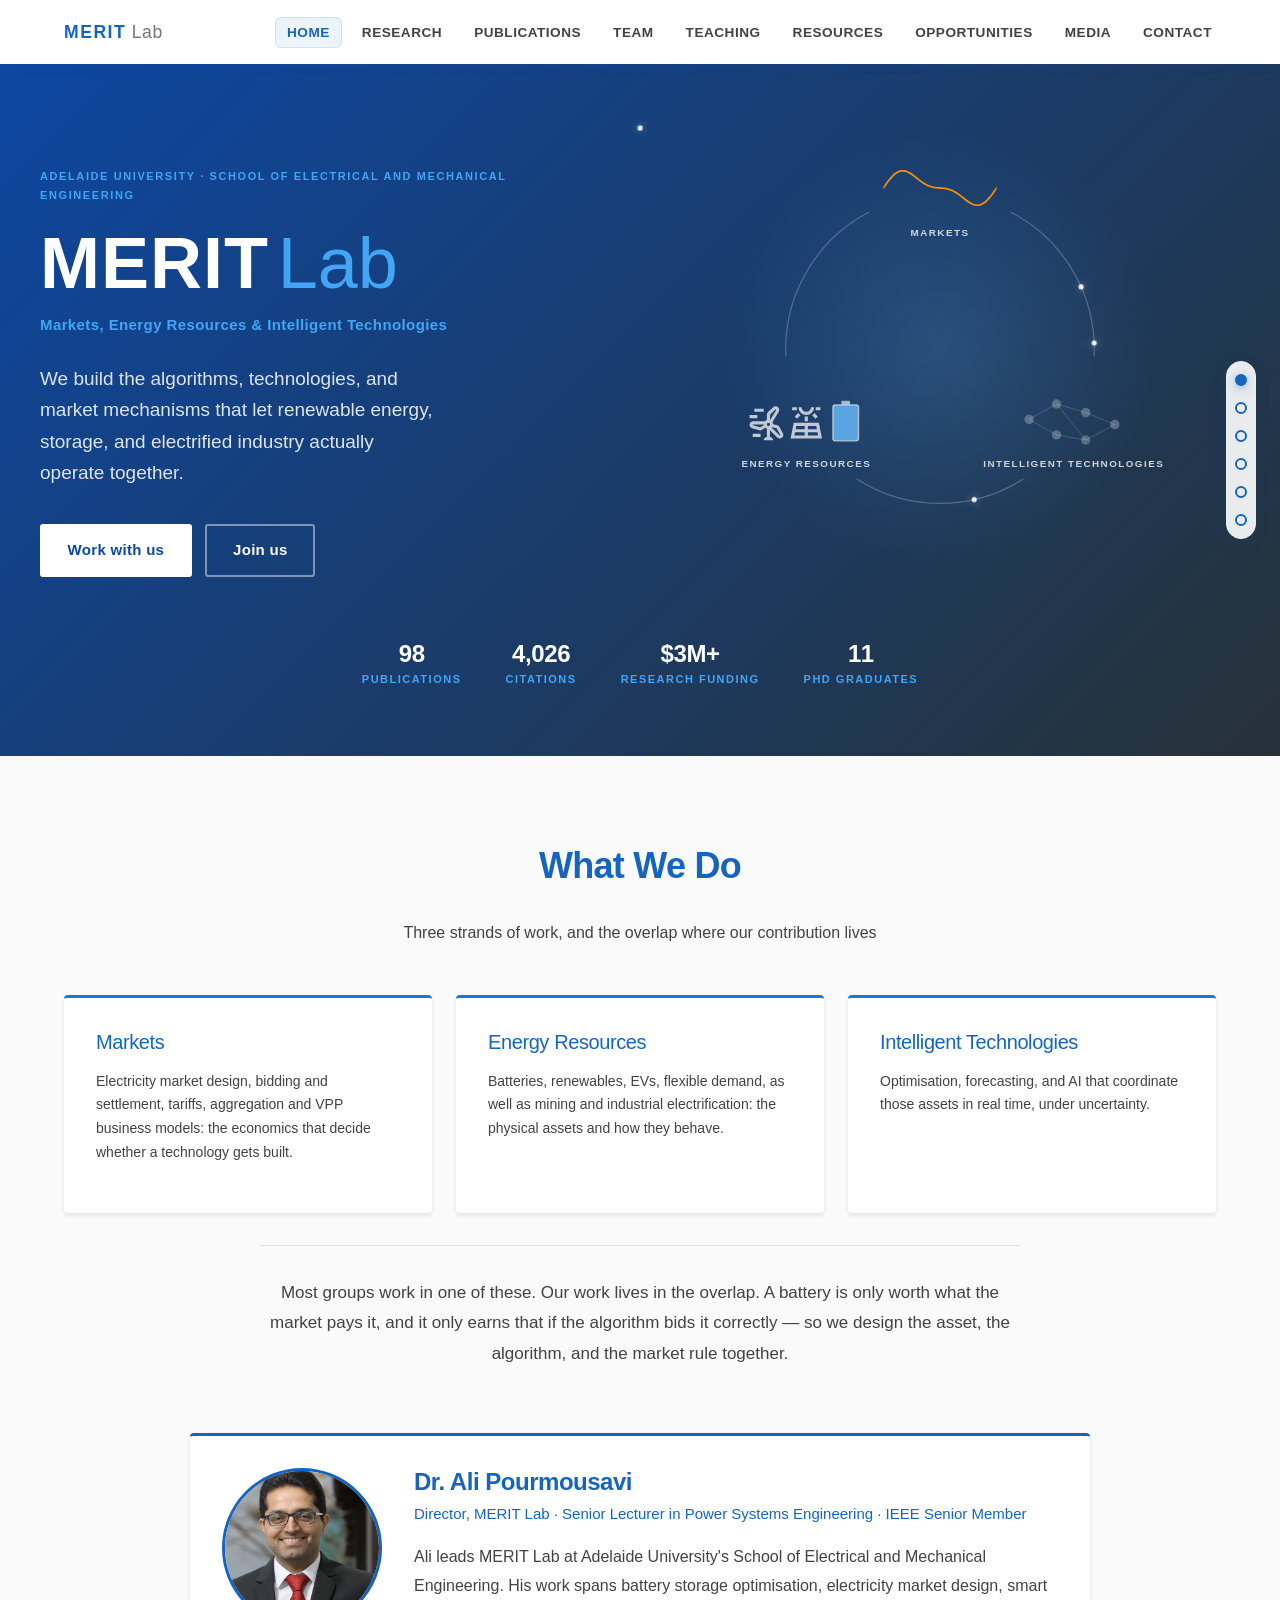
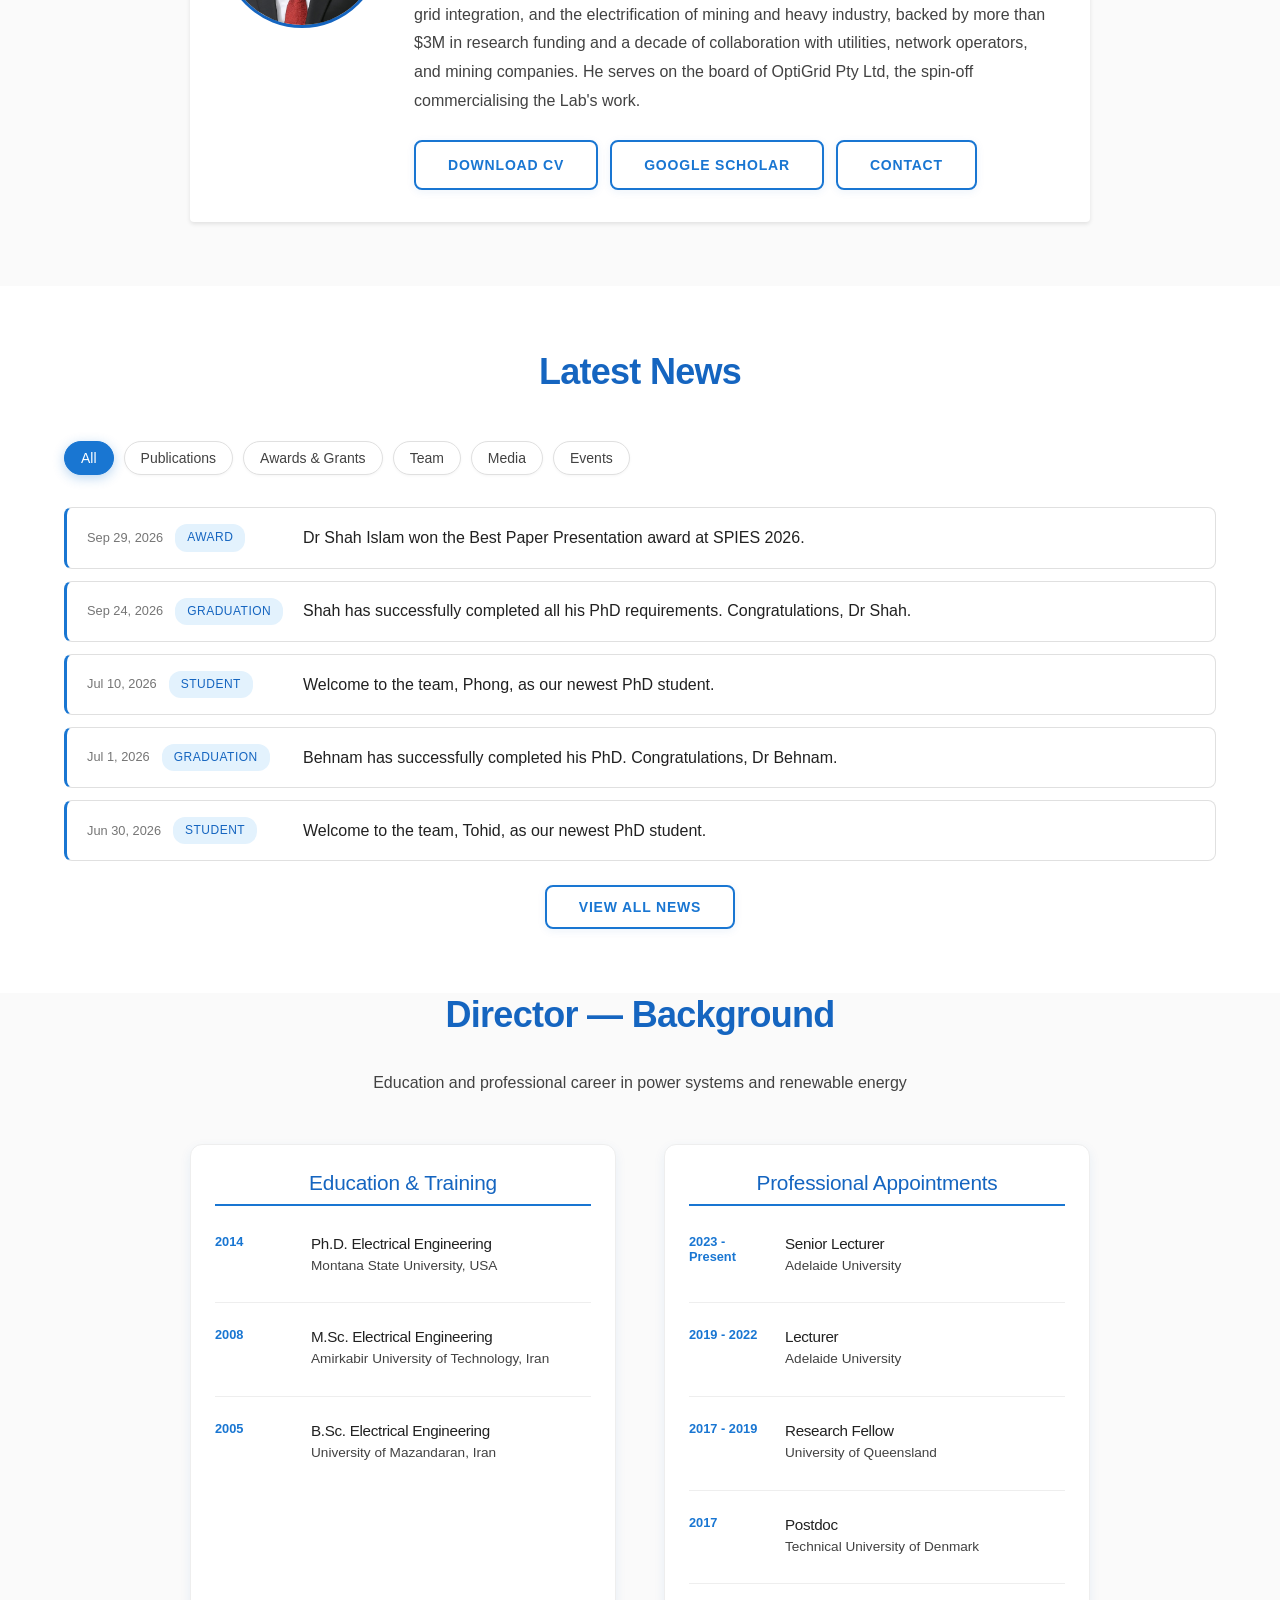
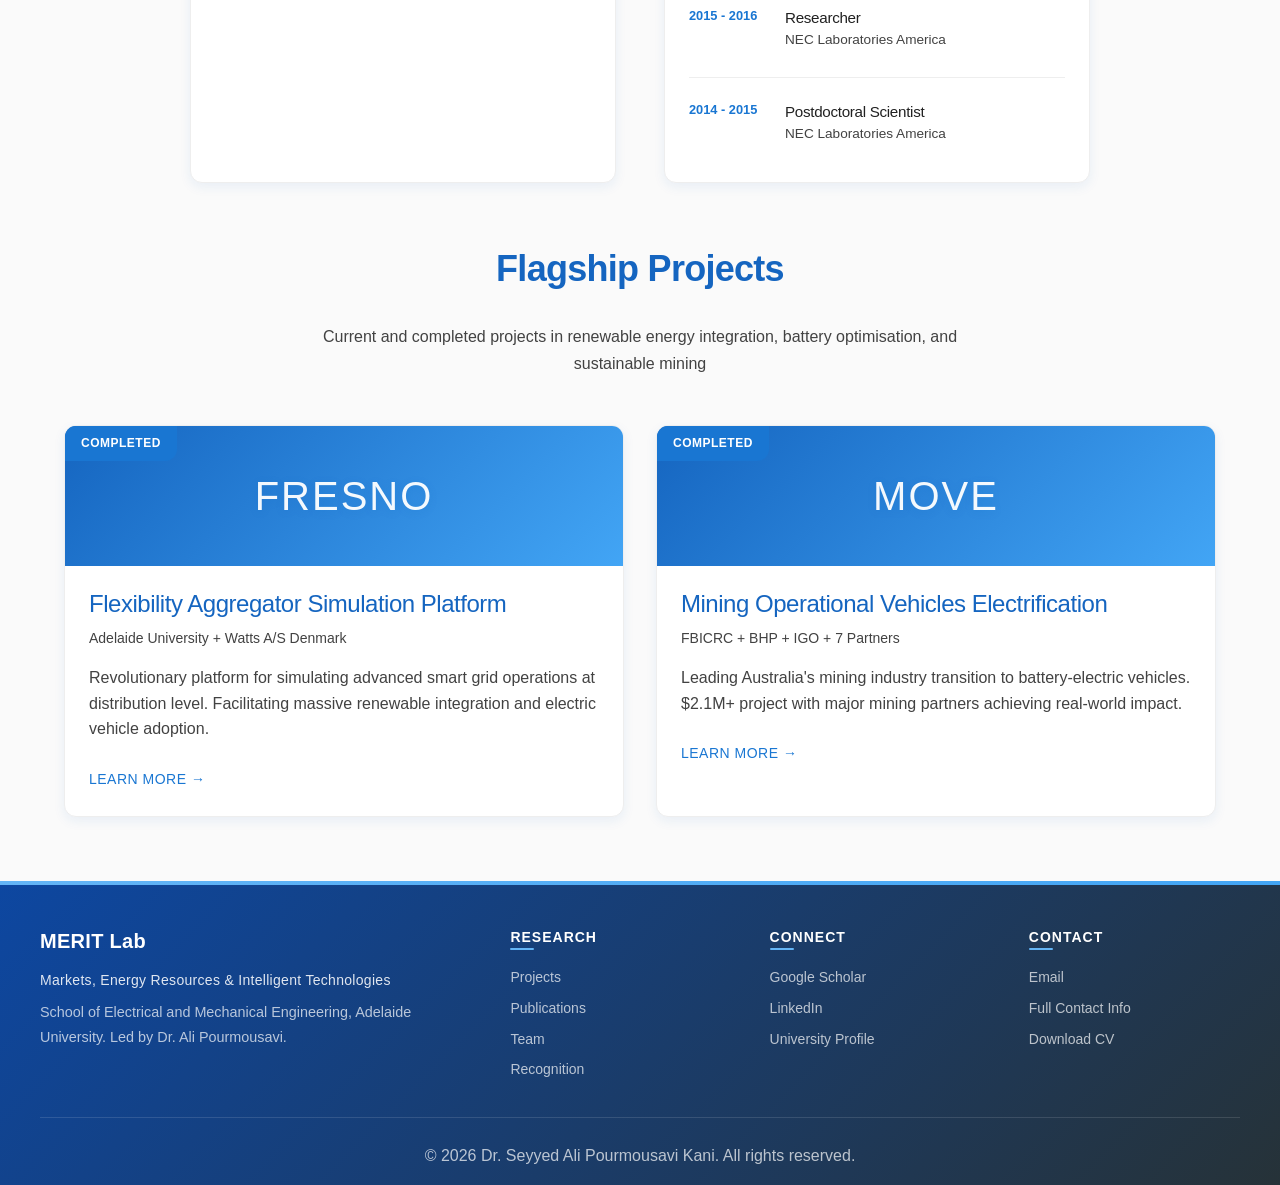
==== commit 30f01f12: "Update PhD graduates count to 11 on home page Co-Authored-By: Claude Opus 5.5 (1M context) <noreply@" ====
--- a/index.html
+++ b/index.html
@@ -262,7 +262,7 @@
                 <div class="lab-stat"><span class="lab-stat-value" id="hero-pubs">98</span><span class="lab-stat-label">Publications</span></div>
                 <div class="lab-stat"><span class="lab-stat-value" id="hero-citations">3,976</span><span class="lab-stat-label">Citations</span></div>
                 <div class="lab-stat"><span class="lab-stat-value">$3M+</span><span class="lab-stat-label">Research funding</span></div>
-                <div class="lab-stat"><span class="lab-stat-value">10</span><span class="lab-stat-label">PhD graduates</span></div>
+                <div class="lab-stat"><span class="lab-stat-value">11</span><span class="lab-stat-label">PhD graduates</span></div>
             </div>
         </div>
     </section>
--- a/styles.css
+++ b/styles.css
@@ -607,8 +607,8 @@
 }
 
 /* --- credentials row: no rules, no boxes --- */
-.lab-stats { display: flex; flex-wrap: wrap; gap: 2.75rem; padding: 0.5rem 0 2.5rem; }
-.lab-stat { display: flex; flex-direction: column; }
+.lab-stats { display: flex; flex-wrap: wrap; justify-content: center; gap: 2.75rem; padding: 0.5rem 0 4.25rem; }
+.lab-stat { display: flex; flex-direction: column; align-items: center; text-align: center; }
 .lab-stat-value {
     font-size: 1.5rem; font-weight: 900; color: var(--surface); line-height: 1.05;
     font-variant-numeric: tabular-nums; letter-spacing: -0.4px;
@@ -618,11 +618,15 @@
     color: var(--primary-light); margin-top: 0.3rem; white-space: nowrap;
 }
 
+/* breathing room between the hero's blue edge and the first white section */
+#pillars .container { padding-top: 5.5rem; }
+
 @media (max-width: 900px) {
+    #pillars .container { padding-top: 3.5rem; }
     .hero-lab { padding: 2.5rem 1.25rem 0; }
     .lab-top { grid-template-columns: 1fr; gap: 2rem; padding-bottom: 2rem; }
     .lab-positioning { max-width: none; }
-    .lab-stats { display: grid; grid-template-columns: repeat(2, 1fr); gap: 1.15rem 1rem; padding: 0.25rem 0 2rem; }
+    .lab-stats { display: grid; grid-template-columns: repeat(2, 1fr); gap: 1.15rem 1rem; padding: 0.25rem 0 3rem; }
     .lab-stat-value { font-size: 1.375rem; }
     .lab-stat-label { font-size: 0.625rem; letter-spacing: 1.2px; }
 }
@@ -4459,11 +4463,8 @@
     color: var(--surface);
     margin-bottom: 1rem;
     font-size: 1.25rem;
-    font-weight: 500;
-    background: linear-gradient(45deg, var(--surface), var(--accent-light));
-    -webkit-background-clip: text;
-    -webkit-text-fill-color: transparent;
-    background-clip: text;
+    font-weight: 700;
+    letter-spacing: 0.3px;
 }
 
 .footer-about p {
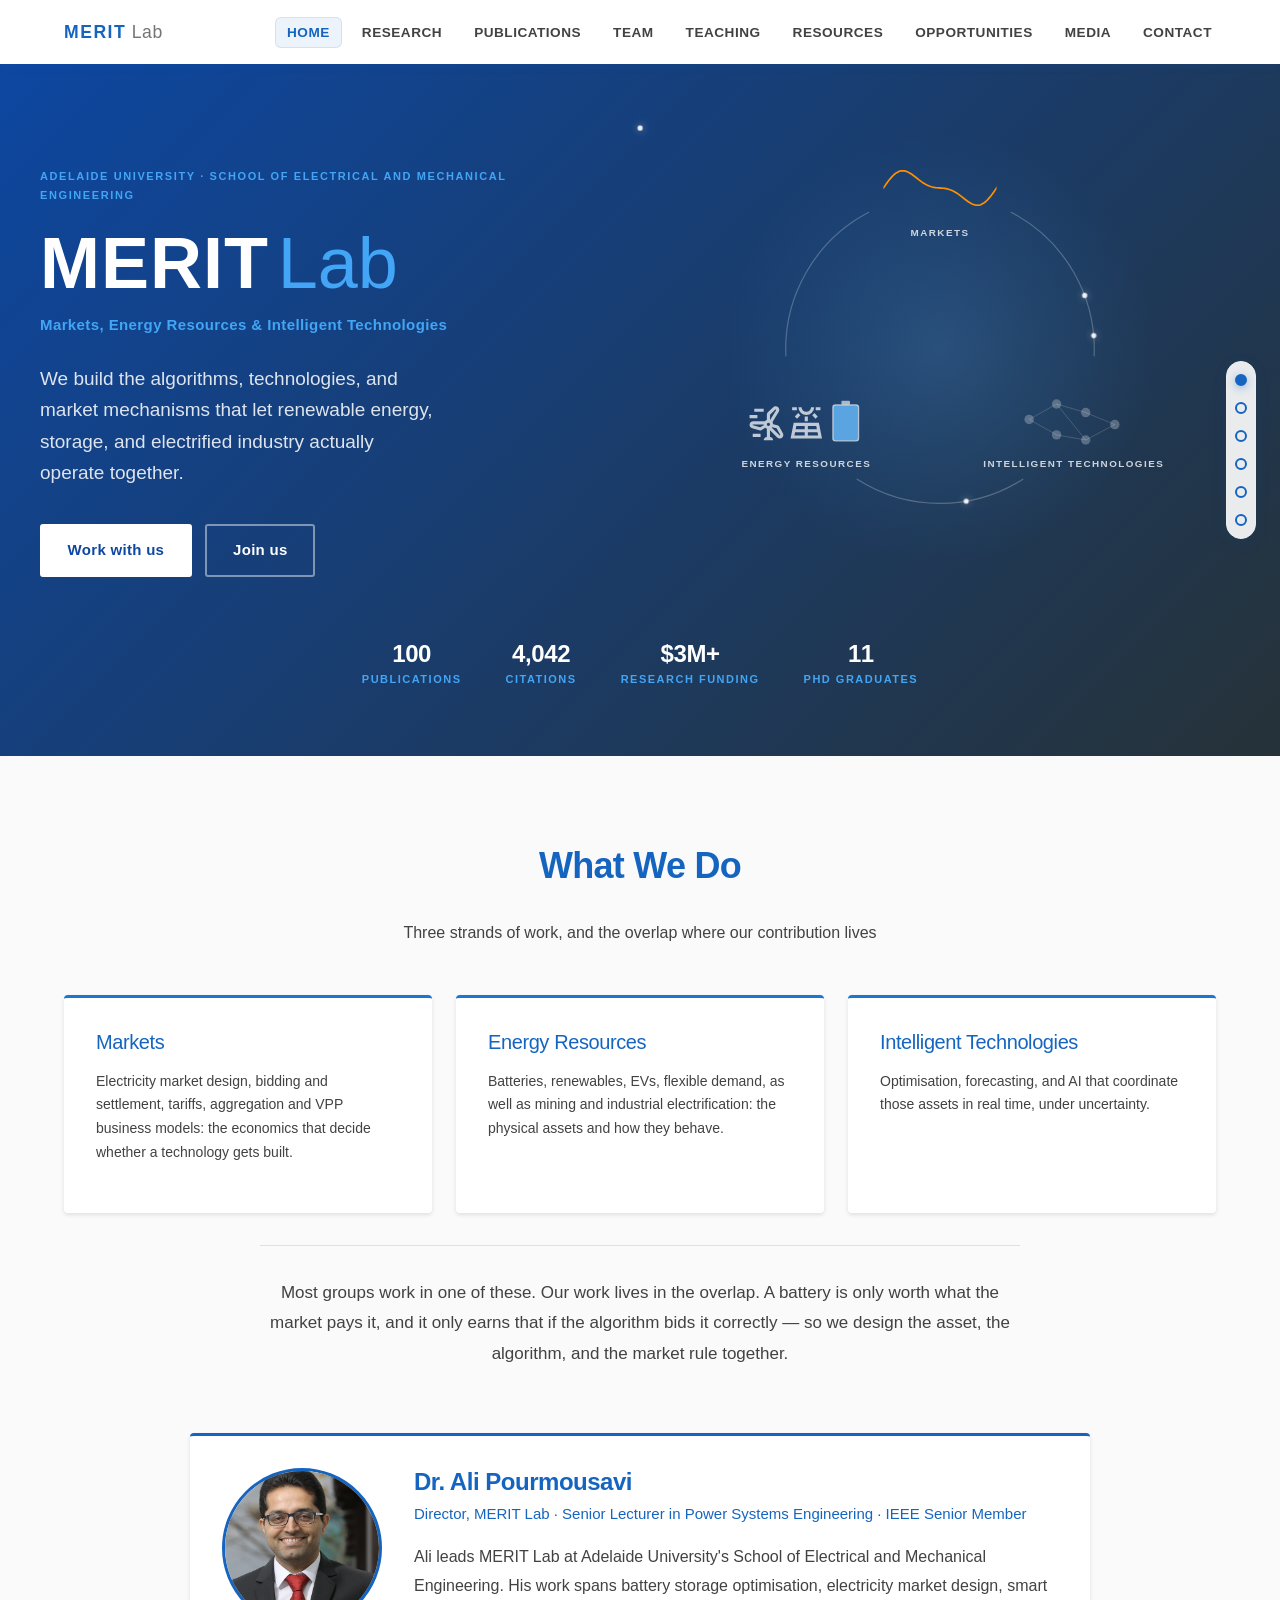
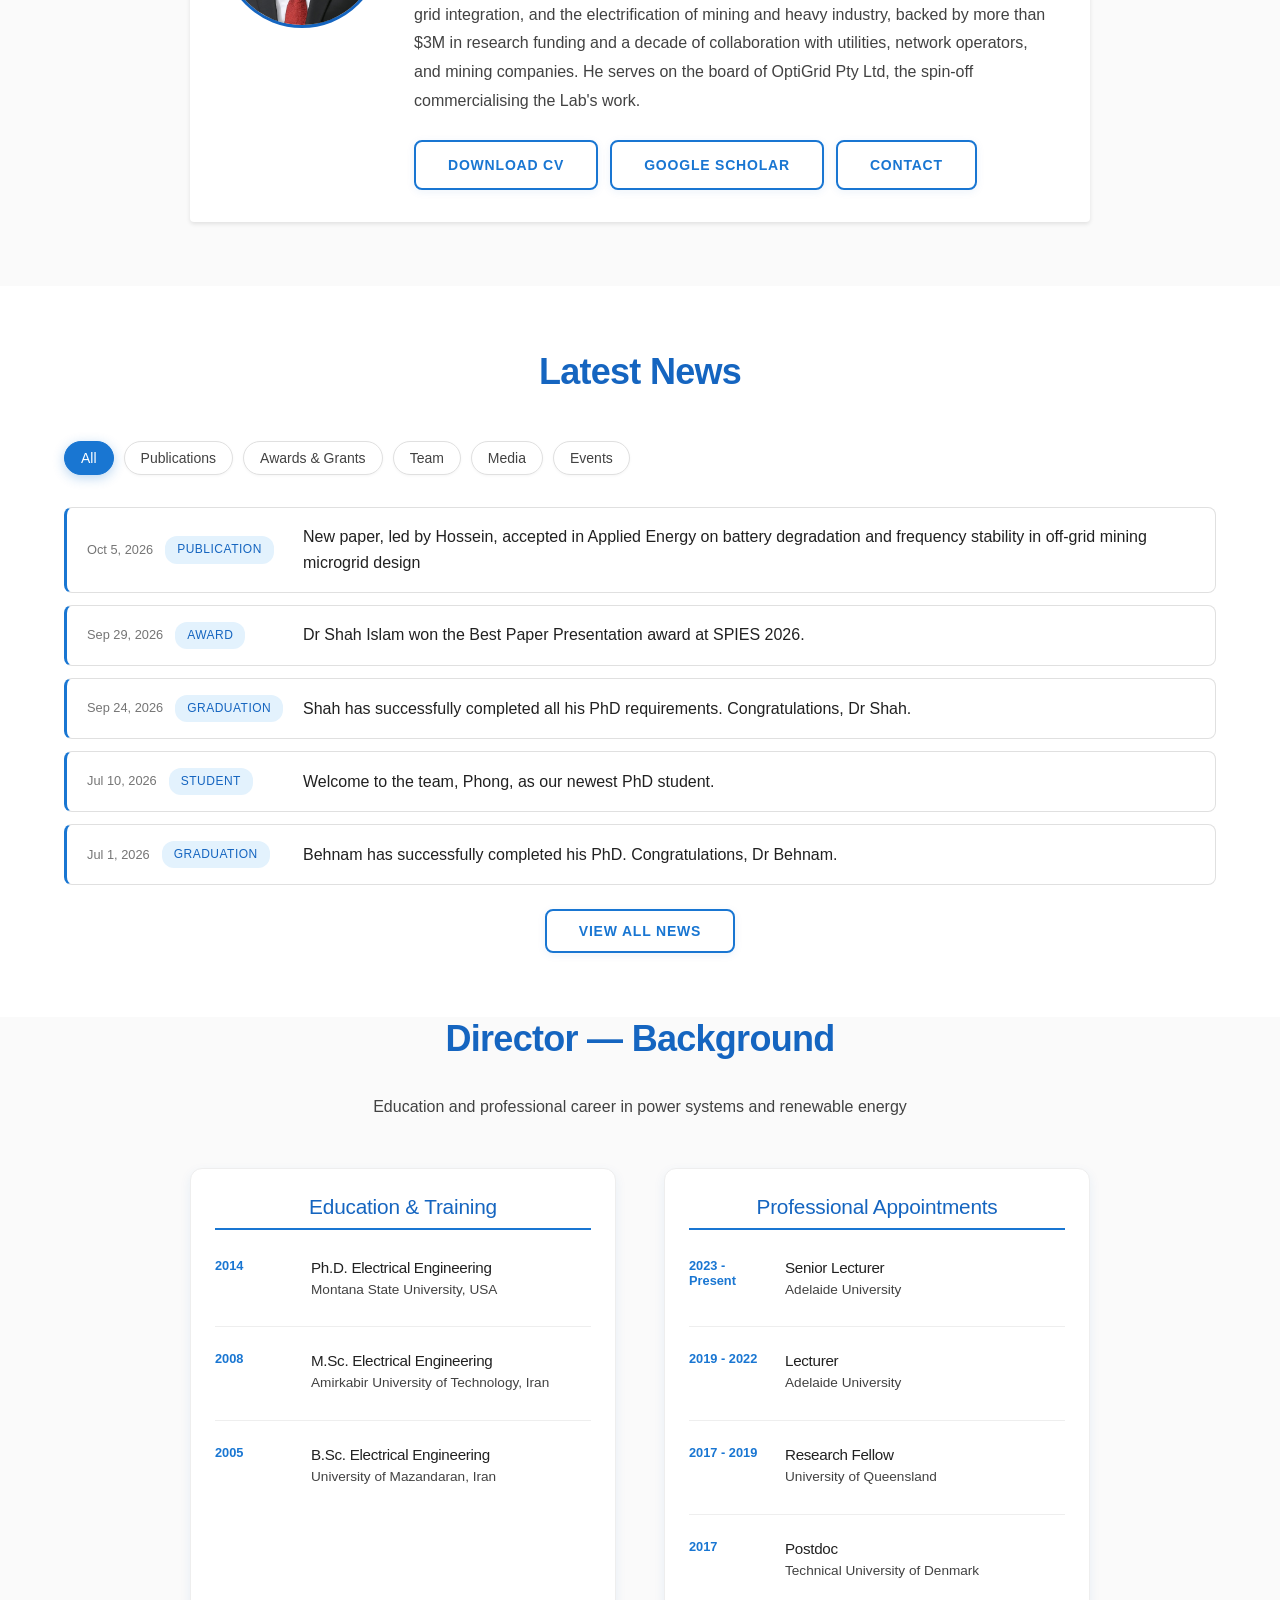
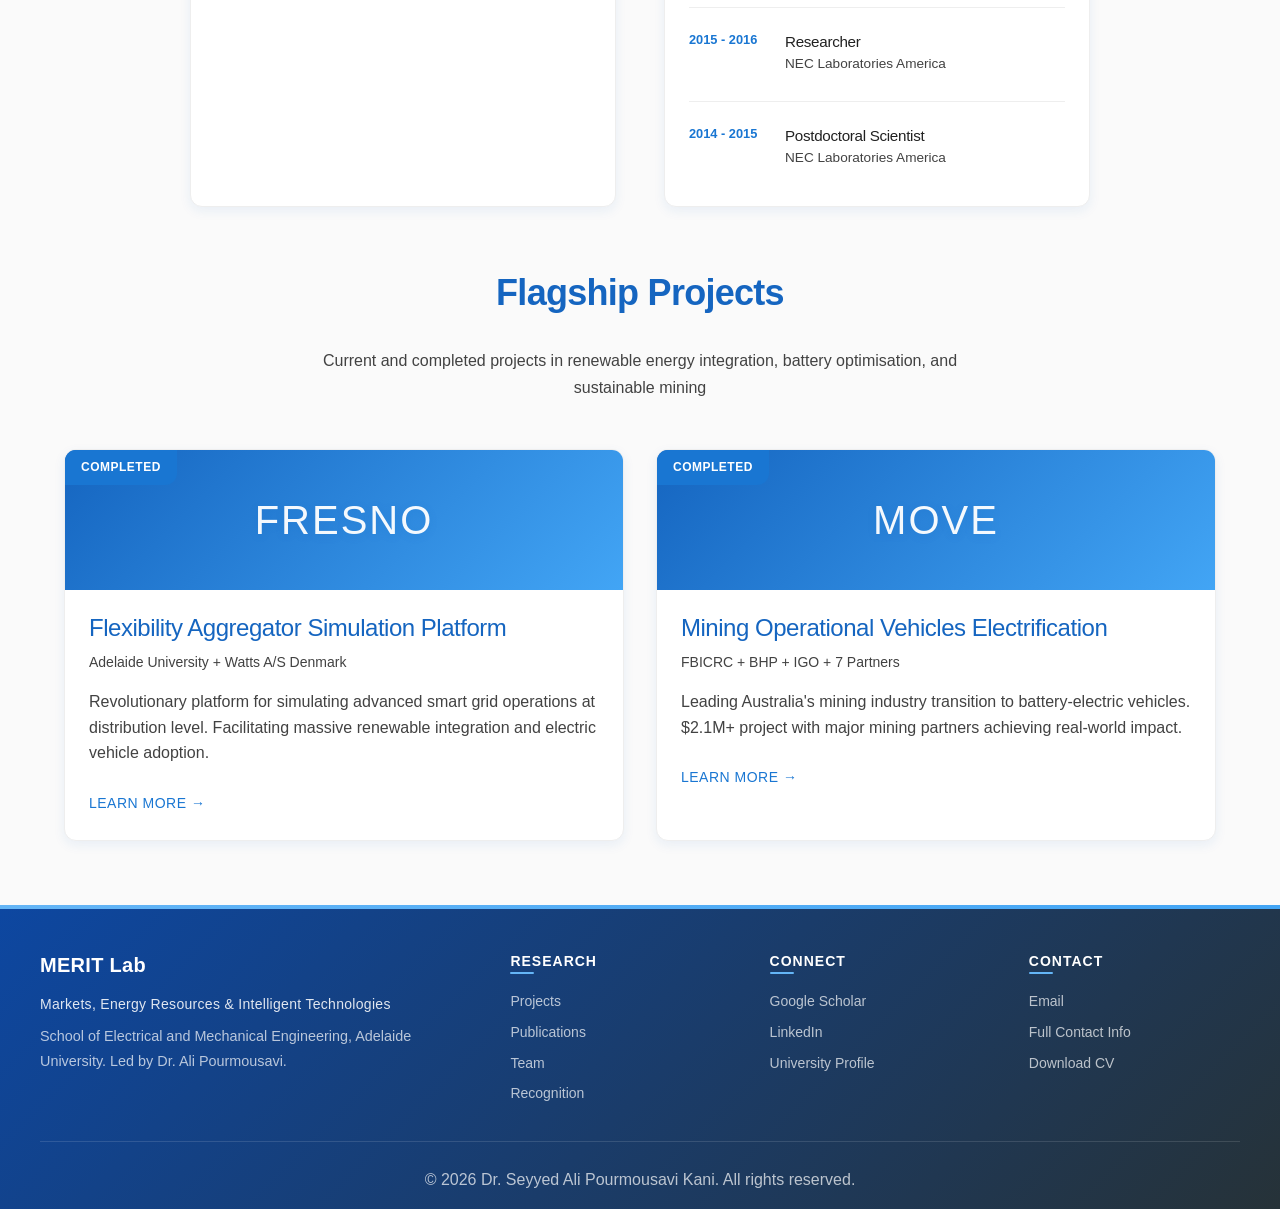
==== commit ad2aabf8: "Auto-update home-page publication count from publications.json Co-Authored-By: Claude Opus 5.5 (1M c" ====
--- a/index.html
+++ b/index.html
@@ -259,7 +259,7 @@
             </div>
 
             <div class="lab-stats">
-                <div class="lab-stat"><span class="lab-stat-value" id="hero-pubs">98</span><span class="lab-stat-label">Publications</span></div>
+                <div class="lab-stat"><span class="lab-stat-value" id="hero-pubs">100</span><span class="lab-stat-label">Publications</span></div>
                 <div class="lab-stat"><span class="lab-stat-value" id="hero-citations">3,976</span><span class="lab-stat-label">Citations</span></div>
                 <div class="lab-stat"><span class="lab-stat-value">$3M+</span><span class="lab-stat-label">Research funding</span></div>
                 <div class="lab-stat"><span class="lab-stat-value">11</span><span class="lab-stat-label">PhD graduates</span></div>
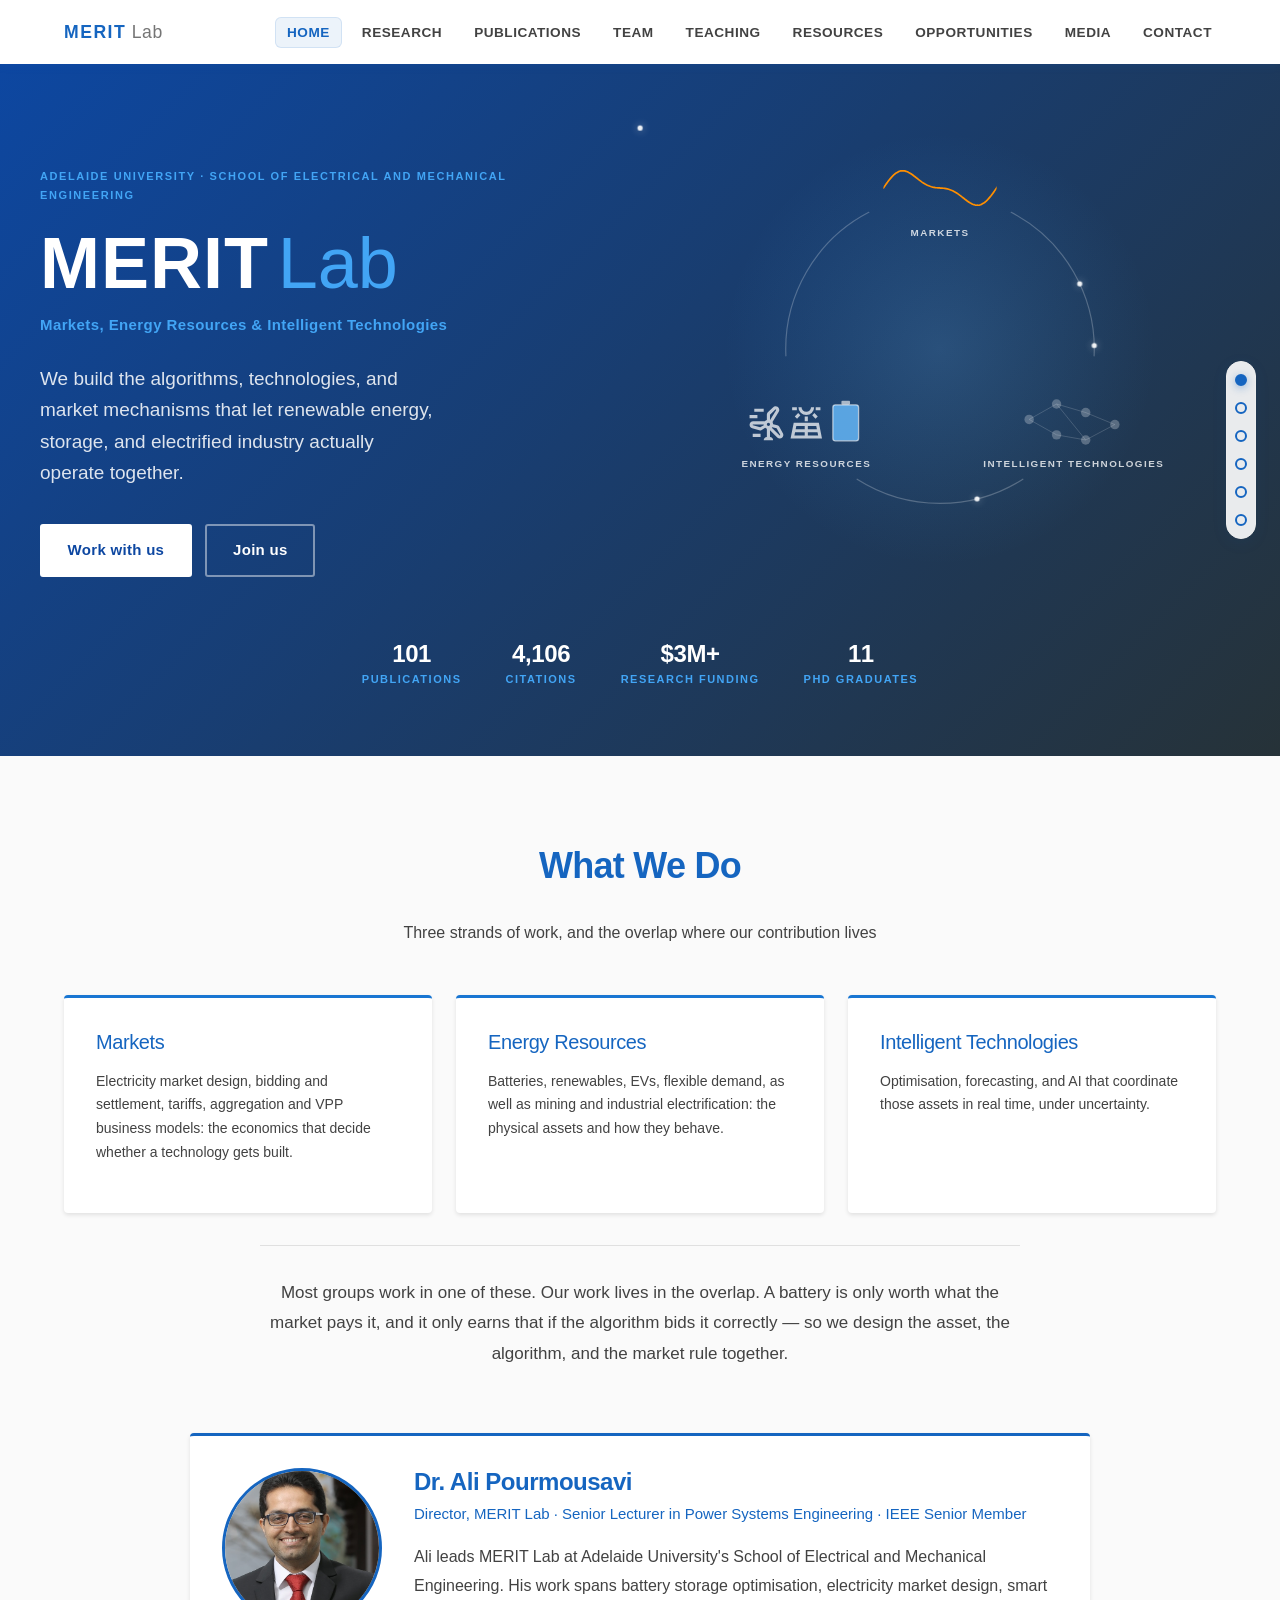
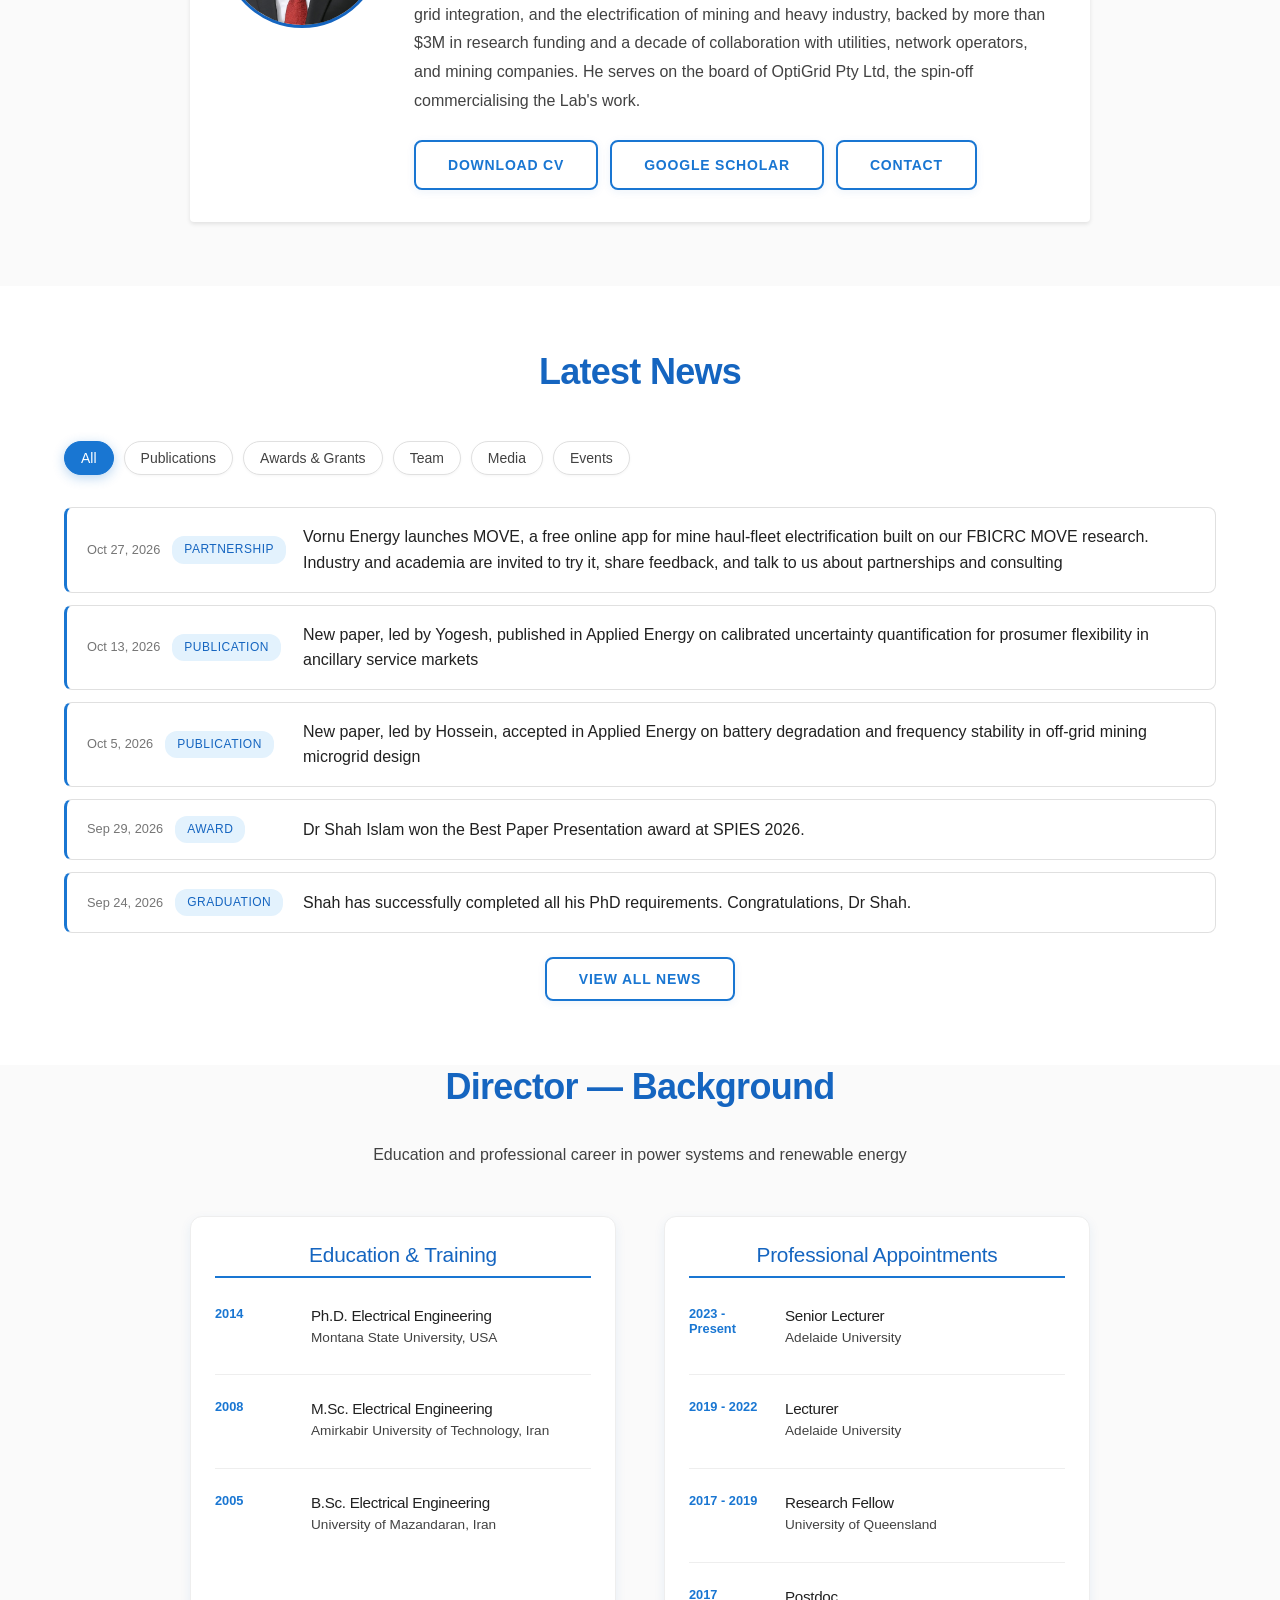
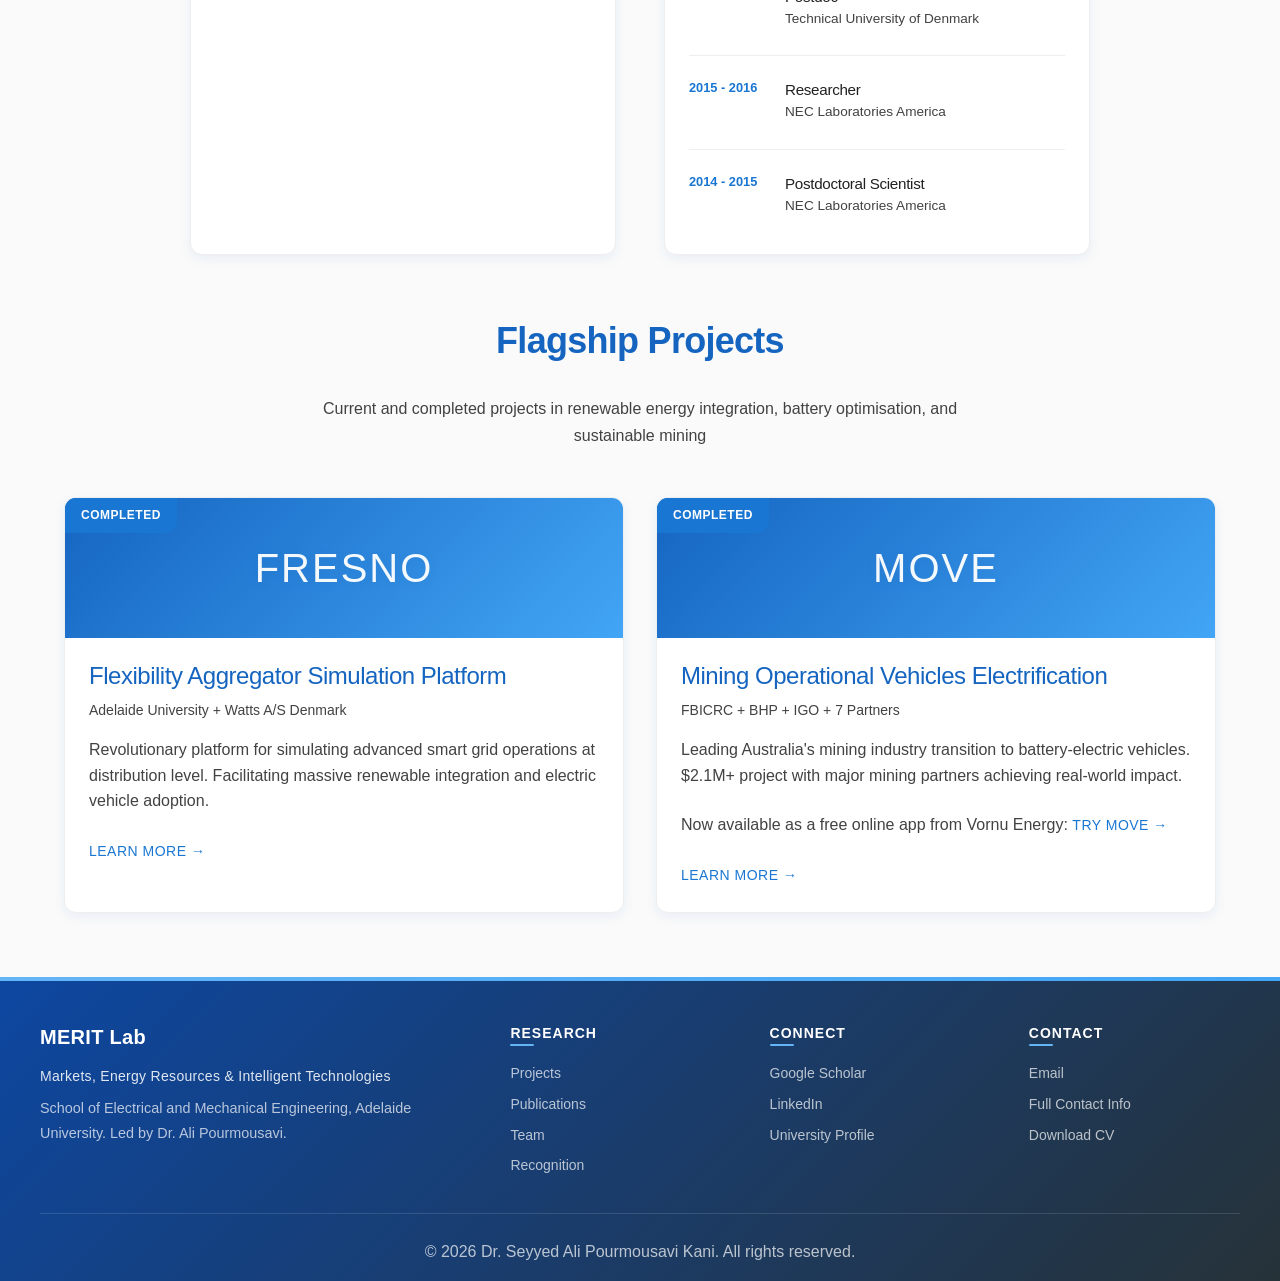
==== commit 1a60a3fb: "Announce Vornu Energy MOVE launch: news item, Research and Resources updates Add launch news, link t" ====
--- a/index.html
+++ b/index.html
@@ -475,6 +475,7 @@
                         <h3>Mining Operational Vehicles Electrification</h3>
                         <p class="project-name">FBICRC + BHP + IGO + 7 Partners</p>
                         <p>Leading Australia's mining industry transition to battery-electric vehicles. $2.1M+ project with major mining partners achieving real-world impact.</p>
+                        <p>Now available as a free online app from Vornu Energy: <a href="https://move.vornu.energy/" target="_blank" rel="noopener" class="research-link">Try MOVE &rarr;</a></p>
                         <a href="research.html#move" class="research-link">Learn More →</a>
                     </div>
                 </div>
